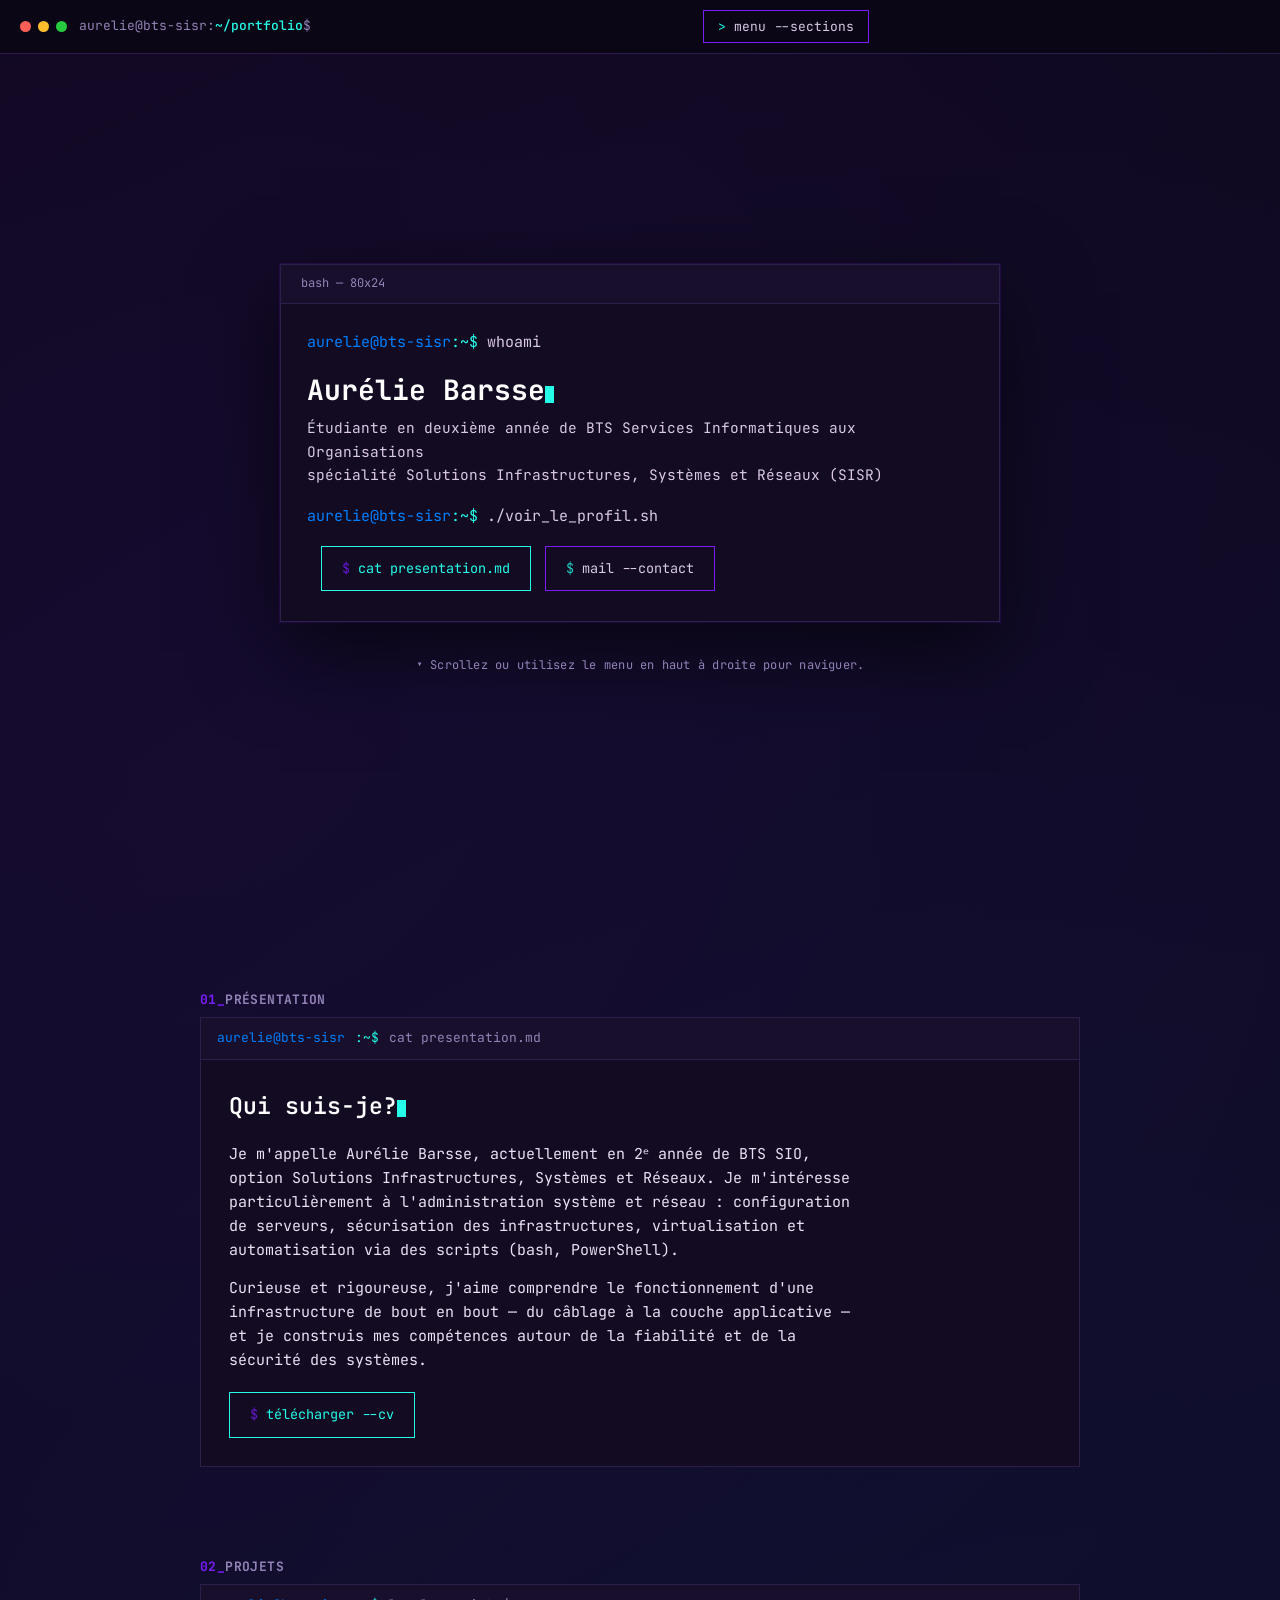
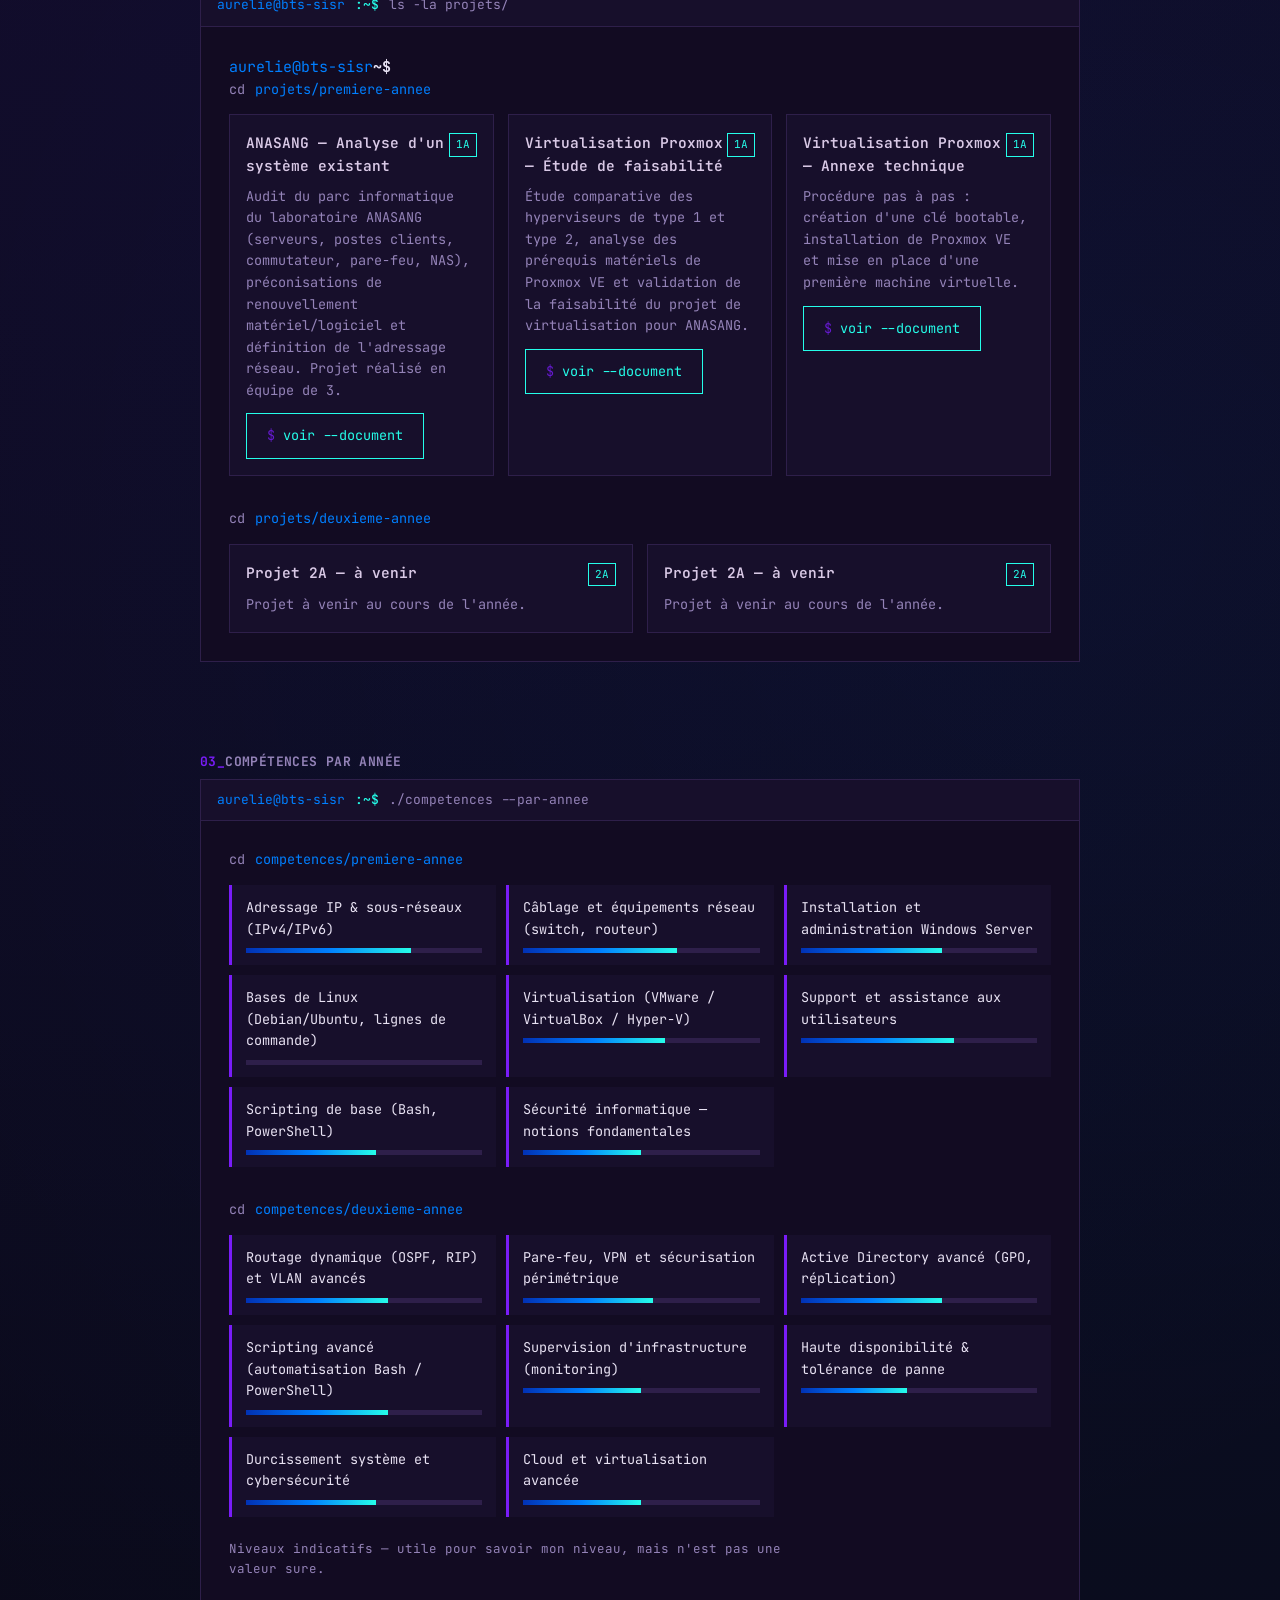
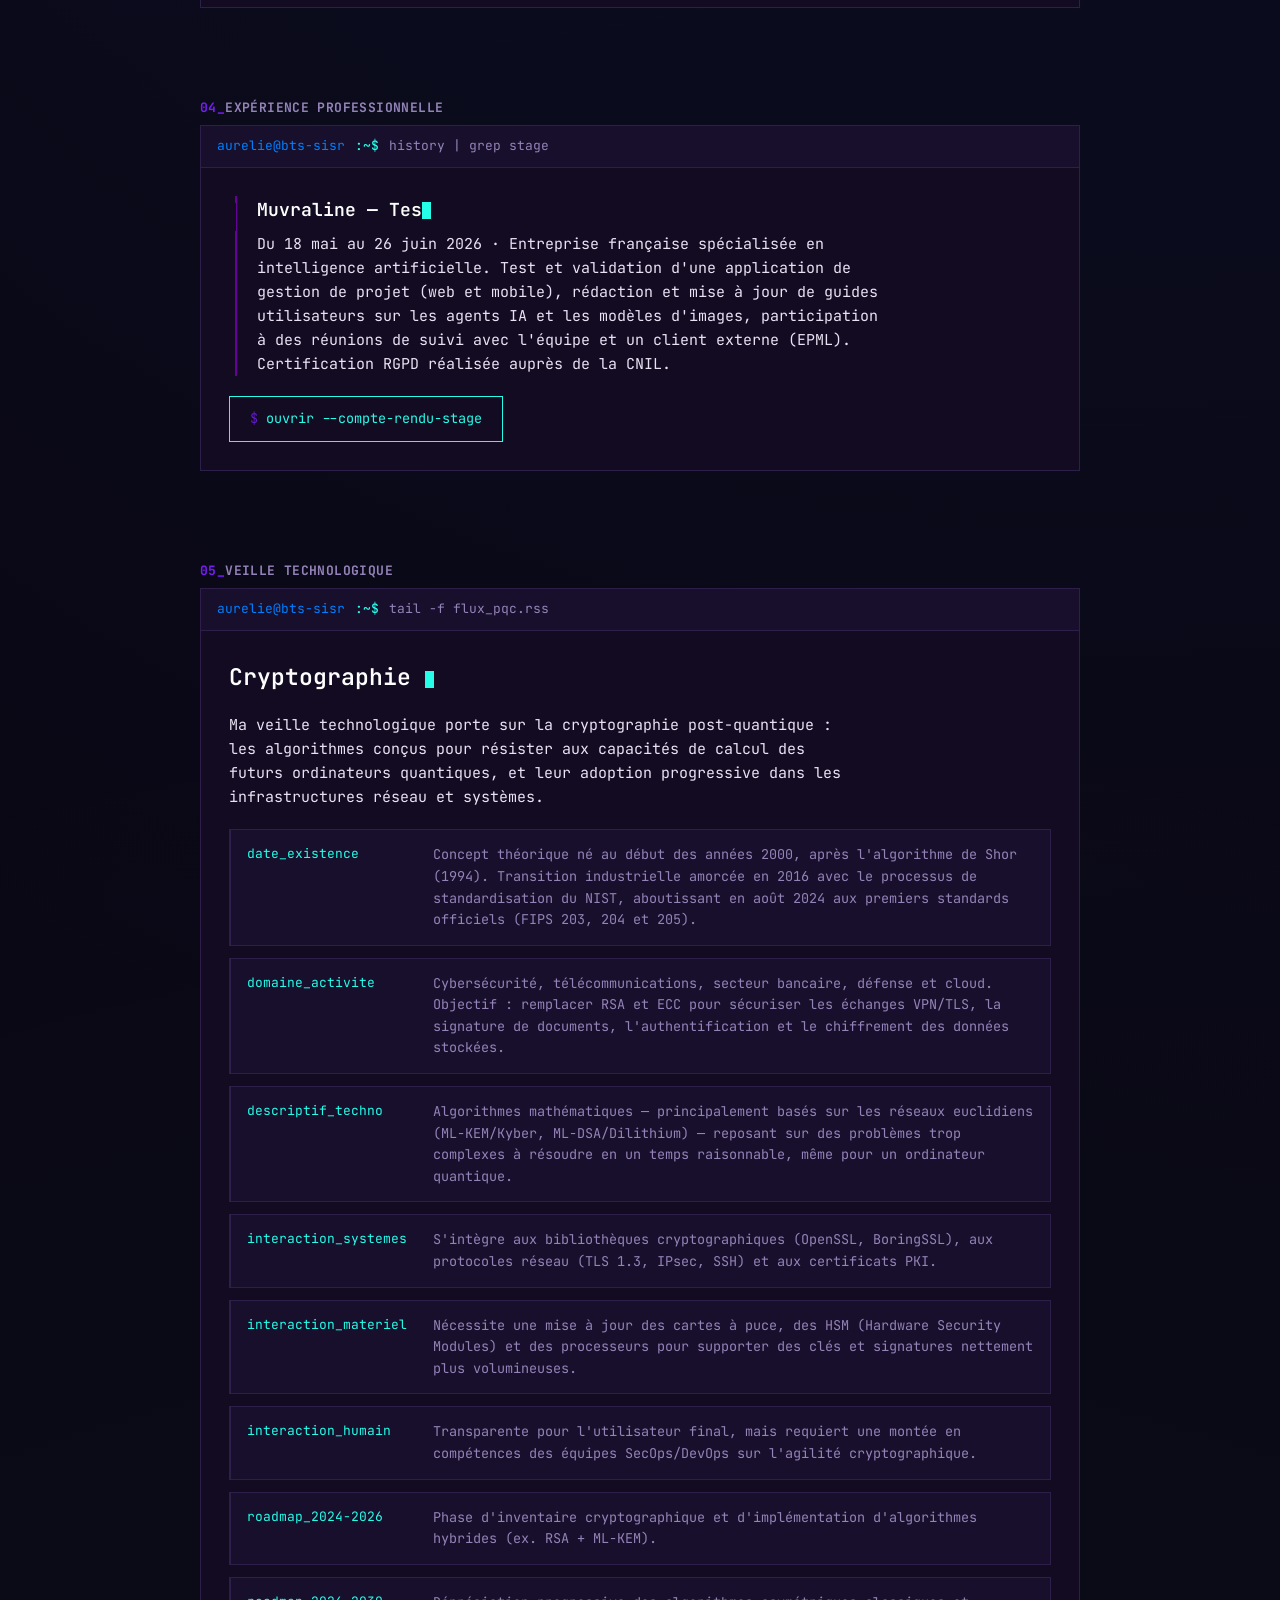
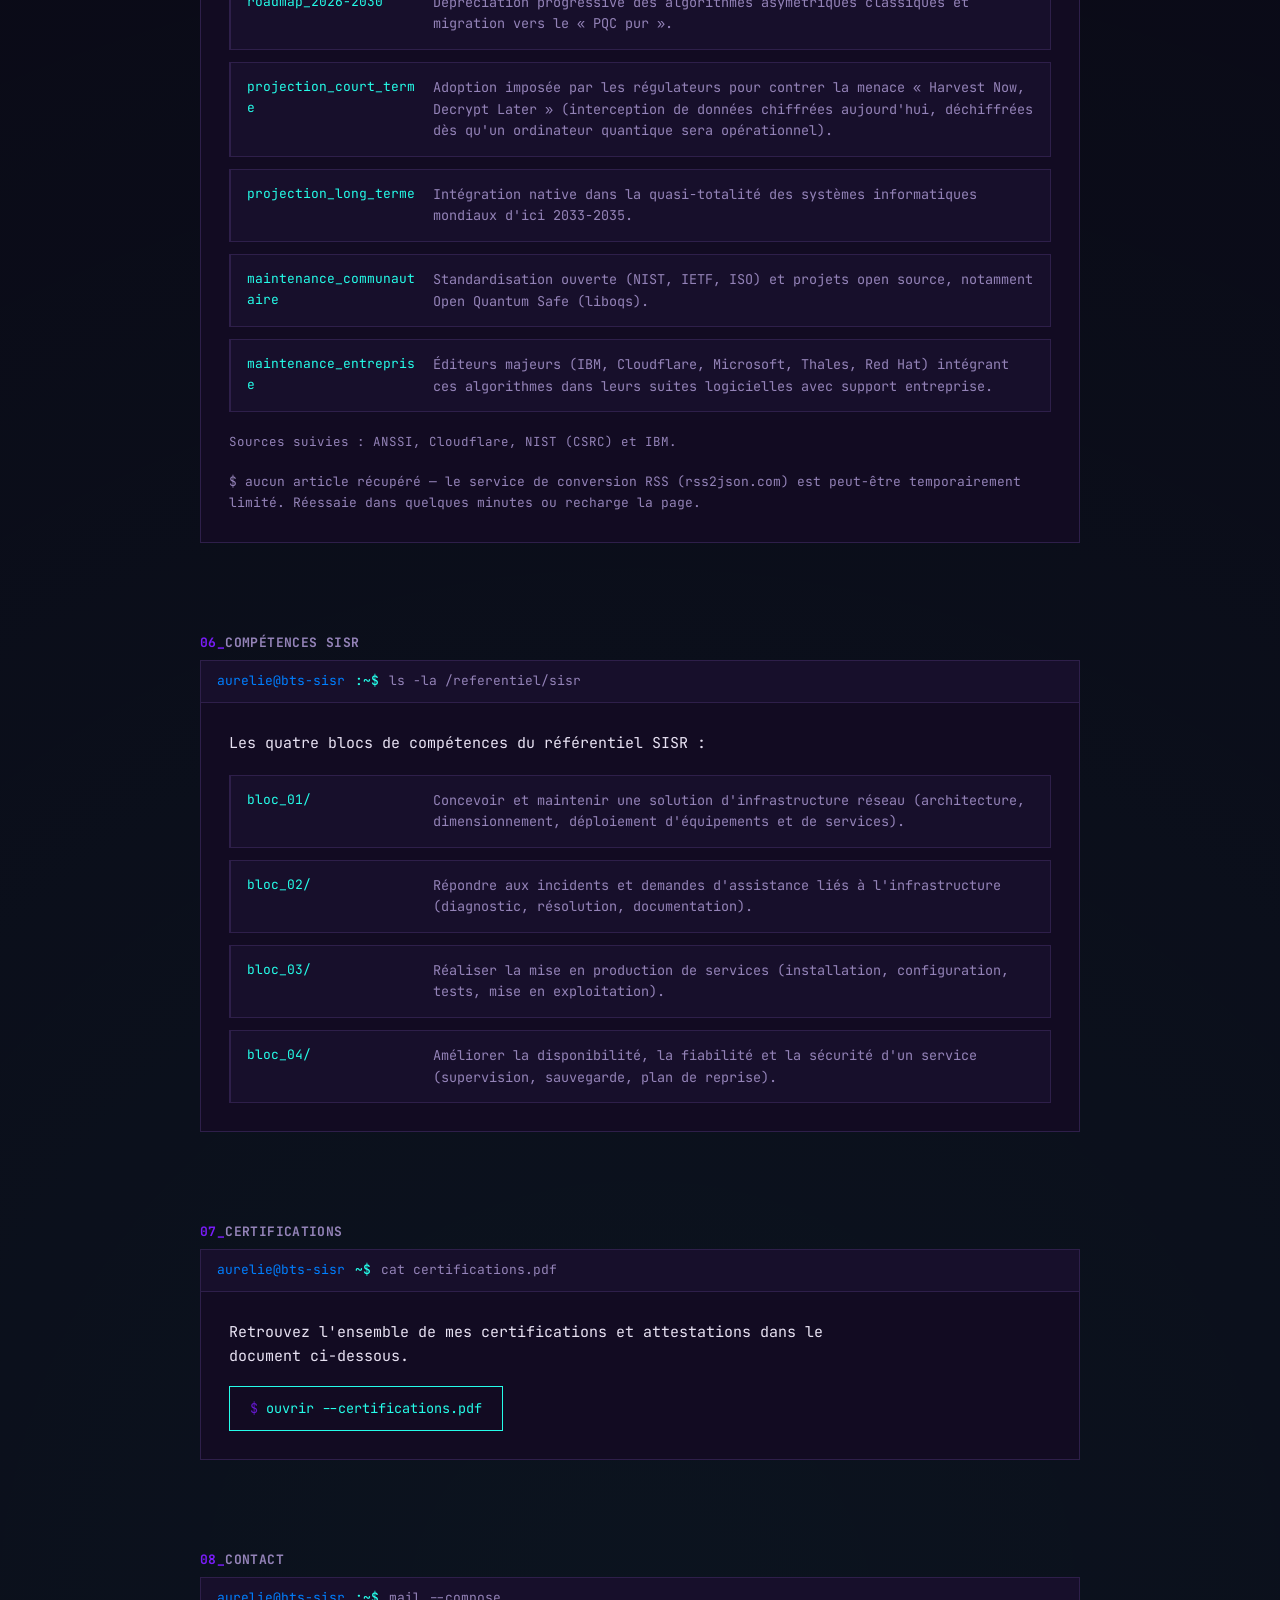
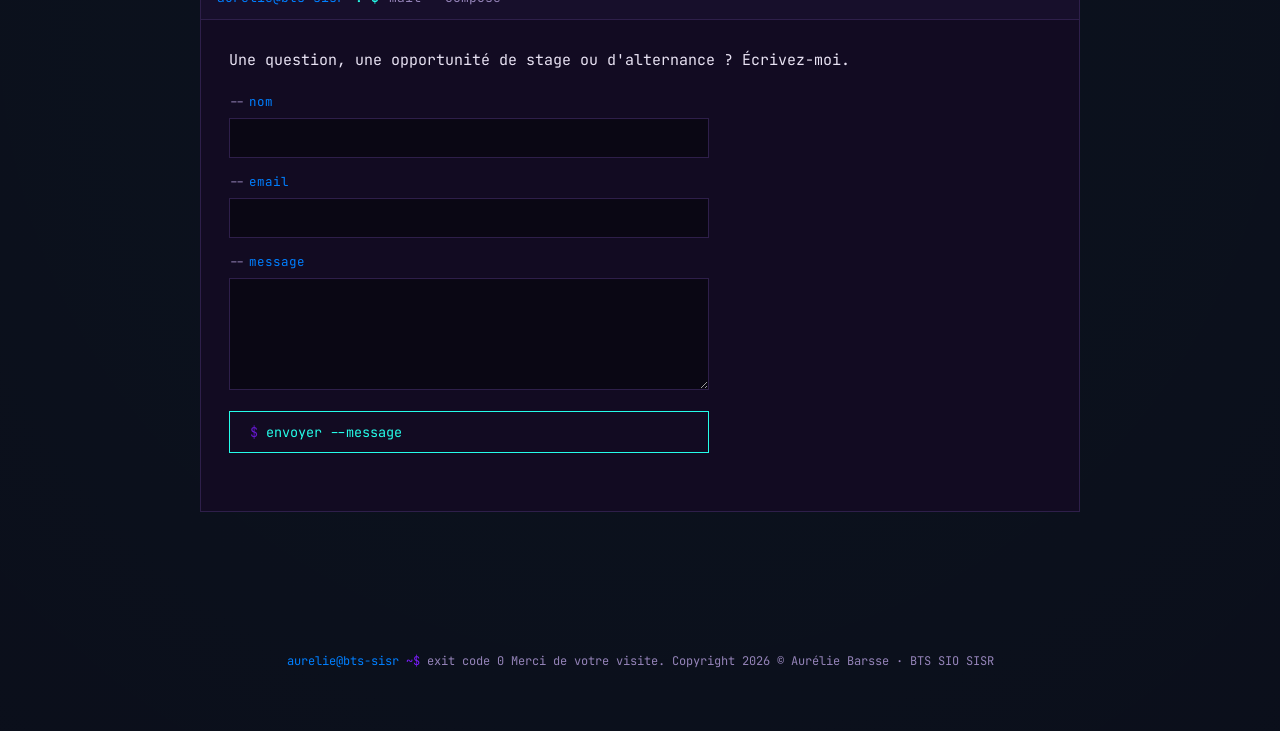
==== index.html @ b4fec9f3 "Update index.html" ====
<!DOCTYPE html>
<html lang="fr">
<!-- <head>
<meta charset="UTF-8">
<meta name="viewport" content="width=device-width, initial-scale=1.0">
<title>Aurélie Barsse — BTS SIO SISR</title>
<link rel="preconnect" href="https://fonts.googleapis.com">
<link href="https://fonts.googleapis.com/css2?family=JetBrains+Mono:ital,wght@0,400;0,500;0,600;0,700;1,400&display=swap" rel="stylesheet">
<link rel="stylesheet" href="style.css">
</head> -->
<head>
<meta charset="UTF-8">
<meta name="viewport" content="width=device-width, initial-scale=1.0">
<title>Aurélie Barsse — BTS SIO SISR</title>
<meta name="description" content="Portfolio d'Aurélie Barsse, étudiante en 2ᵉ année de BTS SIO option SISR (Solutions Infrastructures, Systèmes et Réseaux). Projets réseau et virtualisation Proxmox, compétences en administration systèmes, veille sur la cryptographie post-quantique, expérience professionnelle, CV et certifications téléchargeables.">

<!-- Open Graph : aperçu du lien sur WhatsApp, Messenger, LinkedIn, Discord... -->
<!-- Remplace "https://ton-domaine.com/" par l'URL réelle de ton site une fois hébergé -->
<meta property="og:type" content="website">
<meta property="og:url" content="https://barsse.github.io/portfolio-barsse-aurelie2/">
<meta property="og:title" content="Ari Stophane — BTS SIO SISR">
<meta property="og:description" content="Portfolio d'Ari Stophane, étudiante en 2ᵉ année de BTS SIO option SISR. Projets réseau, virtualisation Proxmox, veille sur la cryptographie post-quantique, CV et certifications.">
<meta property="og:image" content="https://barsse.github.io/portfolio-barsse-aurelie2/og-image.png">
<meta property="og:locale" content="fr_FR">

<!-- Twitter / X Card -->
<meta name="twitter:card" content="summary_large_image">
<meta name="twitter:title" content="Ari Stophane — BTS SIO SISR">
<meta name="twitter:description" content="Portfolio d'Ari Stophane, étudiante en 2ᵉ année de BTS SIO option SISR. Projets réseau, virtualisation Proxmox, veille PQC, CV et certifications.">
<meta name="twitter:image" content="https://barsse.github.io/portfolio-barsse-aurelie2/og-image.png">

<link rel="preconnect" href="https://fonts.googleapis.com">
<link href="https://fonts.googleapis.com/css2?family=JetBrains+Mono:ital,wght@0,400;0,500;0,600;0,700;1,400&display=swap" rel="stylesheet">
<link rel="stylesheet" href="CSS/style.css">
</head>
<body>

<header class="topbar">
  <div style="display:flex; align-items:center; gap:12px;">
    <div class="dots"><span></span><span></span><span></span></div>
    <span class="path">aurelie@bts-sisr:<b>~/portfolio</b>$</span>
  </div>
  <div class="menu-wrap">
    <button class="menu-btn" id="menuBtn" aria-haspopup="true" aria-expanded="false">menu --sections</button>
    <nav class="dropdown" id="dropdownMenu" aria-label="Navigation principale">
      <a href="#accueil" style="--i:0"><span class="link-prompt">&gt;</span><span class="idx">00</span><span class="link-label"><h2 class="title"><span class="decrypt-text" data-decrypt-text="Accueil">Accueil</span></h2>
      <a href="#presentation" style="--i:1"><span class="link-prompt">&gt;</span><span class="idx">01</span><span class="link-label"><h2 class="title"><span class="decrypt-text" data-decrypt-text="Présentation">Présentation</span></h2>
      <a href="#projets" style="--i:2"><span class="link-prompt">&gt;</span><span class="idx">02</span><span class="link-label"><h2 class="title"><span class="decrypt-text" data-decrypt-text="Projets">Projets</span></h2>
      <a href="#competences" style="--i:3"><span class="link-prompt">&gt;</span><span class="idx">03</span><span class="link-label">compétences (1A / 2A)</span></a>
      <a href="#experience" style="--i:4"><span class="link-prompt">&gt;</span><span class="idx">04</span><span class="link-label"><h2 class="title"><span class="decrypt-text" data-decrypt-text="Expérience professionnelle">Expérience professionnelle</span></h2>
      <a href="#veille" style="--i:5"><span class="link-prompt">&gt;</span><span class="idx">05</span><span class="link-label"><h2 class="title"><span class="decrypt-text" data-decrypt-text="Veille technologique - PQC">Veille technologique - PQC</span></h2>
      <a href="#sisr" style="--i:6"><span class="link-prompt">&gt;</span><span class="idx">06</span><span class="link-label"><h2 class="title"><span class="decrypt-text" data-decrypt-text="Compétences SISR">Compétences SISR</span></h2>
      <a href="#certifications" style="--i:7"><span class="link-prompt">&gt;</span><span class="idx">07</span><span class="link-label"><h2 class="title"><span class="decrypt-text" data-decrypt-text="Certifications">Certifications</span></h2>
      <a href="#contact" style="--i:8"><span class="link-prompt">&gt;</span><span class="idx">08</span><span class="link-label"><h2 class="title"><span class="n">01_</span><span class="decrypt-text" data-decrypt-text="Contact">Contact</span></h2>
    </nav>
  </div>
</header>

<!-- ============ HERO / ACCUEIL ============ -->
<section id="accueil" class="hero" style="padding-top:20;">
  <div class="terminal-card">
    <div class="bar">
      <div class="dots"><span></span><span></span><span></span></div>
      <span>bash — 80x24</span>
    </div>
    <div class="body">
      <div class="line"><span class="prompt-user">aurelie@bts-sisr</span><span class="prompt">:~$</span> <span class="cmd">whoami</span></div>
      <div class="out-name typewriter" data-type-text="Aurélie Barsse">Aurélie Barsse<span class="cursor"></span></div>
      <div class="out-role">Étudiante en deuxième année de BTS Services Informatiques aux Organisations<br>spécialité Solutions Infrastructures, Systèmes et Réseaux (SISR)</div>
      <div class="line"><span class="prompt-user">aurelie@bts-sisr</span><span class="prompt">:~$</span> <span class="cmd">./voir_le_profil.sh</span></div>
      <div style="margin-top:18px; display:flex; gap:14px; flex-wrap:wrap;">
        <a class="btn" href="#presentation">cat presentation.md</a>
        <a class="btn alt" href="#contact">mail --contact</a>
      </div>
    </div>
  </div>
  <div class="scroll-hint">▾ Scrollez ou utilisez le menu en haut à droite pour naviguer.</div>
</section>

<main>

  <!-- ============ PRÉSENTATION ============ -->
  <section id="presentation">
    <h2 class="title"><span class="n">01_</span>PRÉSENTATION</h2>
    <div class="pane">
      <div class="bar"><span class="prompt-user">aurelie@bts-sisr</span><span class="prompt">:~$</span> cat presentation.md</div>
      <div class="content">
        <h3 class="big typewriter" data-type-text="Qui suis-je?">Qui suis-je ?<span class="cursor"></span></h3>
        <p>
          Je m'appelle Aurélie Barsse, actuellement en 2ᵉ année de BTS SIO,
          option Solutions Infrastructures, Systèmes et Réseaux. Je m'intéresse
          particulièrement à l'administration système et réseau : configuration
          de serveurs, sécurisation des infrastructures, virtualisation et
          automatisation via des scripts (bash, PowerShell).
        </p>
        <p>
          <!-- Texte de présentation à personnaliser : parcours, motivations, ce que tu recherches (alternance, stage, poste). -->
          Curieuse et rigoureuse, j'aime comprendre le fonctionnement d'une
          infrastructure de bout en bout — du câblage à la couche applicative —
          et je construis mes compétences autour de la fiabilité et de la
          sécurité des systèmes.
        </p>
        <div style="margin-top:20px;">
          <a class="btn" href="CV_Barsse-Aurelie.pdf" target="_blank" rel="noopener">télécharger --cv</a>
        </div>
      </div>
    </div>
  </section>

  <!-- ============ PROJETS ============ -->
  <section id="projets">
    <h2 class="title"><span class="n">02_</span>PROJETS</h2>
    <div class="pane">
      <div class="bar"><span class="prompt-user">aurelie@bts-sisr</span><b>:~$</b> ls -la projets/</div>
      <div class="content">
        <div class="subsection" id="projets-1a">
          <span class="prompt-user">aurelie@bts-sisr</span><b>~$</b><div class="sub-head">projets/premiere-annee</div>
          <div class="cards">
            <div class="card">
              <div class="card-head"><span class="name">ANASANG — Analyse d'un système existant</span><span class="tag">1A</span></div>
              <p>Audit du parc informatique du laboratoire ANASANG (serveurs, postes clients, commutateur, pare-feu, NAS), préconisations de renouvellement matériel/logiciel et définition de l'adressage réseau. Projet réalisé en équipe de 3.</p>
              <div style="margin-top:12px;">
                <a class="btn" href="projet-anasang-analyse.pdf" target="_blank" rel="noopener">voir --document</a>
              </div>
            </div>
            <div class="card">
              <div class="card-head"><span class="name">Virtualisation Proxmox — Étude de faisabilité</span><span class="tag">1A</span></div>
              <p>Étude comparative des hyperviseurs de type 1 et type 2, analyse des prérequis matériels de Proxmox VE et validation de la faisabilité du projet de virtualisation pour ANASANG.</p>
              <div style="margin-top:12px;">
                <a class="btn" href="projet-proxmox-etude.pdf" target="_blank" rel="noopener">voir --document</a>
              </div>
            </div>
            <div class="card">
              <div class="card-head"><span class="name">Virtualisation Proxmox — Annexe technique</span><span class="tag">1A</span></div>
              <p>Procédure pas à pas : création d'une clé bootable, installation de Proxmox VE et mise en place d'une première machine virtuelle.</p>
              <div style="margin-top:12px;">
                <a class="btn" href="projet-proxmox-annexe.pdf" target="_blank" rel="noopener">voir --document</a>
              </div>
            </div>
          </div>
        </div>

        <div class="subsection" id="projets-2a">
          <div class="sub-head">projets/deuxieme-annee</div>
          <div class="cards">
            <div class="card">
              <div class="card-head"><span class="name">Projet 2A — à venir</span><span class="tag">2A</span></div>
              <p>Projet à venir au cours de l'année.</p>
            </div>
            <div class="card">
              <div class="card-head"><span class="name">Projet 2A — à venir</span><span class="tag">2A</span></div>
              <p>Projet à venir au cours de l'année.</p>
            </div>
          </div>
        </div>

      </div>
    </div>
  </section>

  <!-- ============ COMPÉTENCES 1A / 2A ============ -->
  <section id="competences">
    <h2 class="title"><span class="n">03_</span>COMPÉTENCES PAR ANNÉE</h2>
    <div class="pane">
      <div class="bar"><span class="prompt-user">aurelie@bts-sisr</span><b>:~$</b> ./competences --par-annee</div>
      <div class="content">
        <div class="subsection">
          <div class="sub-head">competences/premiere-annee</div>
          <div class="skill-grid">
            <div class="skill">Adressage IP &amp; sous-réseaux (IPv4/IPv6)<div class="lvl"><i data-level="70"></i></div></div>
            <div class="skill">Câblage et équipements réseau (switch, routeur)<div class="lvl"><i data-level="65"></i></div></div>
            <div class="skill">Installation et administration Windows Server<div class="lvl"><i data-level="60"></i></div></div>
            <div class="skill">Bases de Linux (Debian/Ubuntu, lignes de commande)<div class="lvl"><i data-level="65"></i></div></div>
            <div class="skill">Virtualisation (VMware / VirtualBox / Hyper-V)<div class="lvl"><i data-level="60"></i></div></div>
            <div class="skill">Support et assistance aux utilisateurs<div class="lvl"><i data-level="65"></i></div></div>
            <div class="skill">Scripting de base (Bash, PowerShell)<div class="lvl"><i data-level="55"></i></div></div>
            <div class="skill">Sécurité informatique — notions fondamentales<div class="lvl"><i data-level="50"></i></div></div>
          </div>
        </div>

        <div class="subsection">
          <div class="sub-head">competences/deuxieme-annee</div>
          <div class="skill-grid">
            <div class="skill">Routage dynamique (OSPF, RIP) et VLAN avancés<div class="lvl"><i data-level="60"></i></div></div>
            <div class="skill">Pare-feu, VPN et sécurisation périmétrique<div class="lvl"><i data-level="55"></i></div></div>
            <div class="skill">Active Directory avancé (GPO, réplication)<div class="lvl"><i data-level="60"></i></div></div>
            <div class="skill">Scripting avancé (automatisation Bash / PowerShell)<div class="lvl"><i data-level="60"></i></div></div>
            <div class="skill">Supervision d'infrastructure (monitoring)<div class="lvl"><i data-level="50"></i></div></div>
            <div class="skill">Haute disponibilité &amp; tolérance de panne<div class="lvl"><i data-level="45"></i></div></div>
            <div class="skill">Durcissement système et cybersécurité<div class="lvl"><i data-level="55"></i></div></div>
            <div class="skill">Cloud et virtualisation avancée<div class="lvl"><i data-level="50"></i></div></div>
          </div>
        </div>
        <p style="margin-top:22px; font-size:12.5px; color:var(--text-dim);">
          <!-- Les pourcentages sont indicatifs, ajuste-les selon ton niveau réel. -->
          Niveaux indicatifs — utile pour savoir mon niveau, mais n'est pas une valeur sure.
        </p>
      </div>
    </div>
  </section>

  <!-- ============ EXPÉRIENCE PROFESSIONNELLE ============ -->
  <section id="experience">
    <h2 class="title"><span class="n">04_</span>EXPÉRIENCE PROFESSIONNELLE</h2>
    <div class="pane">
      <div class="bar"><span class="prompt-user">aurelie@bts-sisr</span><b>:~$</b> history | grep stage</div>
      <div class="content">
        <div class="timeline-exp">
          <div>
            <span class="dot"></span>
            <h3 class="big typewriter" data-type-text="Muvraline — Testeuse de solution &amp; rédactrice de guides utilisateurs" style="display:inline; font-size:18px;">Muvraline — Testeuse de solution &amp; rédactrice de guides utilisateurs<span class="cursor"></span></h3>
            <p style="margin-top:8px;">
              Du 18 mai au 26 juin 2026 · Entreprise française spécialisée en intelligence
              artificielle. Test et validation d'une application de gestion de projet
              (web et mobile), rédaction et mise à jour de guides utilisateurs sur les
              agents IA et les modèles d'images, participation à des réunions de suivi
              avec l'équipe et un client externe (EPML). Certification RGPD réalisée
              auprès de la CNIL.
            </p>
          </div>
        </div>
        <div style="margin-top:20px;">
          <a class="btn" href="rapport-stage.pdf" target="_blank" rel="noopener">ouvrir --compte-rendu-stage</a>
        </div>
      </div>
    </div>
  </section>

  <!-- ============ VEILLE TECHNOLOGIQUE — PQC ============ -->
  <section id="veille">
    <h2 class="title"><span class="n">05_</span>VEILLE TECHNOLOGIQUE</h2>
    <div class="pane">
      <div class="bar"><span class="prompt-user">aurelie@bts-sisr</span><b>:~$</b> tail -f flux_pqc.rss</div>
      <div class="content">
        <h3 class="big typewriter"  data-type-text="Cryptographie post-quantique (PQC)">Cryptographie post-quantique (PQC)<span class="cursor"></span></h3>
        <p>
          Ma veille technologique porte sur la cryptographie post-quantique :
          les algorithmes conçus pour résister aux capacités de calcul des
          futurs ordinateurs quantiques, et leur adoption progressive dans les
          infrastructures réseau et systèmes.
        </p>

        <div class="sisr-list" style="margin-top:20px;">
          <div class="sisr-item">
            <span class="code">date_existence</span>
            <span class="desc">Concept théorique né au début des années 2000, après l'algorithme de Shor (1994). Transition industrielle amorcée en 2016 avec le processus de standardisation du NIST, aboutissant en août 2024 aux premiers standards officiels (FIPS 203, 204 et 205).</span>
          </div>
          <div class="sisr-item">
            <span class="code">domaine_activite</span>
            <span class="desc">Cybersécurité, télécommunications, secteur bancaire, défense et cloud. Objectif : remplacer RSA et ECC pour sécuriser les échanges VPN/TLS, la signature de documents, l'authentification et le chiffrement des données stockées.</span>
          </div>
          <div class="sisr-item">
            <span class="code">descriptif_techno</span>
            <span class="desc">Algorithmes mathématiques — principalement basés sur les réseaux euclidiens (ML-KEM/Kyber, ML-DSA/Dilithium) — reposant sur des problèmes trop complexes à résoudre en un temps raisonnable, même pour un ordinateur quantique.</span>
          </div>
          <div class="sisr-item">
            <span class="code">interaction_systemes</span>
            <span class="desc">S'intègre aux bibliothèques cryptographiques (OpenSSL, BoringSSL), aux protocoles réseau (TLS 1.3, IPsec, SSH) et aux certificats PKI.</span>
          </div>
          <div class="sisr-item">
            <span class="code">interaction_materiel</span>
            <span class="desc">Nécessite une mise à jour des cartes à puce, des HSM (Hardware Security Modules) et des processeurs pour supporter des clés et signatures nettement plus volumineuses.</span>
          </div>
          <div class="sisr-item">
            <span class="code">interaction_humain</span>
            <span class="desc">Transparente pour l'utilisateur final, mais requiert une montée en compétences des équipes SecOps/DevOps sur l'agilité cryptographique.</span>
          </div>
          <div class="sisr-item">
            <span class="code">roadmap_2024-2026</span>
            <span class="desc">Phase d'inventaire cryptographique et d'implémentation d'algorithmes hybrides (ex. RSA + ML-KEM).</span>
          </div>
          <div class="sisr-item">
            <span class="code">roadmap_2026-2030</span>
            <span class="desc">Dépréciation progressive des algorithmes asymétriques classiques et migration vers le « PQC pur ».</span>
          </div>
          <div class="sisr-item">
            <span class="code">projection_court_terme</span>
            <span class="desc">Adoption imposée par les régulateurs pour contrer la menace « Harvest Now, Decrypt Later » (interception de données chiffrées aujourd'hui, déchiffrées dès qu'un ordinateur quantique sera opérationnel).</span>
          </div>
          <div class="sisr-item">
            <span class="code">projection_long_terme</span>
            <span class="desc">Intégration native dans la quasi-totalité des systèmes informatiques mondiaux d'ici 2033-2035.</span>
          </div>
          <div class="sisr-item">
            <span class="code">maintenance_communautaire</span>
            <span class="desc">Standardisation ouverte (NIST, IETF, ISO) et projets open source, notamment Open Quantum Safe (liboqs).</span>
          </div>
          <div class="sisr-item">
            <span class="code">maintenance_entreprise</span>
            <span class="desc">Éditeurs majeurs (IBM, Cloudflare, Microsoft, Thales, Red Hat) intégrant ces algorithmes dans leurs suites logicielles avec support entreprise.</span>
          </div>
        </div>

        <p style="font-size:12.5px; color:var(--text-dim); margin-top:20px;">
          Sources suivies : ANSSI, Cloudflare, NIST (CSRC) et IBM.
        </p>
        <div id="rssContainer" class="rss-list" style="margin-top:20px;">
          <div class="rss-loading">$ chargement des flux RSS...</div>
        </div>
      </div>
    </div>
  </section>

  <!-- ============ COMPÉTENCES SISR ============ -->
  <section id="sisr">
    <h2 class="title"><span class="n">06_</span>COMPÉTENCES SISR</h2>
    <div class="pane">
      <div class="bar"><span class="prompt-user">aurelie@bts-sisr</span><b>:~$</b> ls -la /referentiel/sisr</div>
      <div class="content">
        <p style="margin-bottom:20px;">Les quatre blocs de compétences du référentiel SISR :</p>
        <div class="sisr-list">
          <div class="sisr-item">
            <span class="code">bloc_01/</span>
            <span class="desc">Concevoir et maintenir une solution d'infrastructure réseau (architecture, dimensionnement, déploiement d'équipements et de services).</span>
          </div>
          <div class="sisr-item">
            <span class="code">bloc_02/</span>
            <span class="desc">Répondre aux incidents et demandes d'assistance liés à l'infrastructure (diagnostic, résolution, documentation).</span>
          </div>
          <div class="sisr-item">
            <span class="code">bloc_03/</span>
            <span class="desc">Réaliser la mise en production de services (installation, configuration, tests, mise en exploitation).</span>
          </div>
          <div class="sisr-item">
            <span class="code">bloc_04/</span>
            <span class="desc">Améliorer la disponibilité, la fiabilité et la sécurité d'un service (supervision, sauvegarde, plan de reprise).</span>
          </div>
        </div>
      </div>
    </div>
  </section>

  <!-- ============ CERTIFICATIONS ============ -->
  <section id="certifications">
    <h2 class="title"><span class="n">07_</span>CERTIFICATIONS</h2>
    <div class="pane">
      <div class="bar"><span class="prompt-user">aurelie@bts-sisr</span><b>~$</b> cat certifications.pdf</div>
      <div class="content">
        <p>
          <!-- Liste ici tes certifications obtenues ou en cours (ex : PIX, TOSA, Cisco CCNA, etc.). -->
          Retrouvez l'ensemble de mes certifications et attestations dans le
          document ci-dessous.
        </p>
        <div style="margin-top:18px;">
          <a class="btn" href="404.html" target="_blank" rel="noopener">ouvrir --certifications.pdf</a>
        </div>
      </div>
    </div>
  </section>

  <!-- ============ CONTACT ============ -->
  <section id="contact">
    <h2 class="title"><span class="n">08_</span>CONTACT</h2>
    <div class="pane">
      <div class="bar"><span class="prompt-user">aurelie@bts-sisr</span><b>:~$</b> mail --compose</div>
      <div class="content">
        <p style="margin-bottom:20px;">Une question, une opportunité de stage ou d'alternance ? Écrivez-moi.</p>
        <form class="contact" id="contactForm">
          <div class="field">
            <label for="nom">nom</label>
            <input type="text" id="nom" name="nom" required>
          </div>
          <div class="field">
            <label for="email">email</label>
            <input type="email" id="email" name="email" required>
          </div>
          <div class="field">
            <label for="message">message</label>
            <textarea id="message" name="message" rows="5" required></textarea>
          </div>
          <button type="submit" class="btn">envoyer --message</button>
          <div class="form-status" id="formStatus"></div>
        </form>
      </div>
    </div>
  </section>

</main>

<footer>
  <span class="prompt-user">aurelie@bts-sisr</span><span class="prompt"> ~$</span> exit code 0
  Merci de votre visite. 
  Copyright 2026 © Aurélie Barsse · BTS SIO SISR
</footer>

<script src="js/script.js"></script>

</body>
</html>
---- CSS/style.css ----
:root{
    --violet:#791CF8;
    --violet-dark:#660099;
    --lavande:#D9C9E6;
    --bleu-reseau:#007FFF;
    --bleu-fonce:#0131B4;
    --cyan:#25FDE9;
    --bg:#0A0714;
    --bg-panel:#120B22;
    --bg-panel-2:#170F2B;
    --border:#2E1F4A;
    --text:#E8E2F3;
    --text-dim:#9483B8;
  }

  *{box-sizing:border-box; margin:0; padding:0;}

  html{scroll-behavior:smooth;}

  body{
    background:var(--bg);
    color:var(--text);
    font-family:'JetBrains Mono', monospace;
    line-height:1.6;
    font-size:15px;
    background-image:
      radial-gradient(circle at 15% 10%, rgba(121,28,248,0.10), transparent 40%),
      radial-gradient(circle at 85% 30%, rgba(0,127,255,0.08), transparent 45%),
      radial-gradient(circle at 50% 90%, rgba(37,253,233,0.05), transparent 40%);
  }

  a{color:inherit; text-decoration:none;}

  ::selection{ background:var(--violet); color:#fff; }

  /* ---------- scrollbar ---------- */
  ::-webkit-scrollbar{width:10px;}
  ::-webkit-scrollbar-track{background:var(--bg);}
  ::-webkit-scrollbar-thumb{background:var(--violet-dark); border-radius:0;}

  /* ---------- top bar / nav ---------- */
  header.topbar{
    position:fixed; top:0; left:0; right:0; z-index:100;
    background:rgba(10,7,20,0.9);
    backdrop-filter:blur(6px);
    border-bottom:1px solid var(--border);
    display:flex; align-items:center; justify-content:space-between;
    padding:10px 20px;
  }
  .topbar .dots{display:flex; gap:7px;}
  .topbar .dots span{width:11px; height:11px; border-radius:50%; display:inline-block;}
  .dots span:nth-child(1){background:#FF5F56;}
  .dots span:nth-child(2){background:#FFBD2E;}
  .dots span:nth-child(3){background:#27C93F;}
  .topbar .path{color:var(--text-dim); font-size:13px; white-space:nowrap; overflow:hidden; text-overflow:ellipsis;}
  .topbar .path b{color:var(--cyan); font-weight:500;}

  .menu-wrap{position:relative;}
  .menu-btn{
    background:transparent;
    border:1px solid var(--violet);
    color:var(--lavande);
    font-family:inherit;
    font-size:13px;
    padding:7px 14px;
    cursor:pointer;
    transition:background .15s ease, color .15s ease;
  }
  .menu-btn:hover, .menu-btn:focus-visible{background:var(--violet); color:#fff;}
  .menu-btn::before{content:"> "; color:var(--cyan);}
  .menu-btn .chevron{
    display:inline-block;
    margin-left:6px;
    transition:transform .25s ease;
  }
  .menu-btn[aria-expanded="true"] .chevron{
    transform:rotate(180deg);
  }

  .dropdown{
    position:absolute; top:calc(100% + 6px); right:0;
    background:var(--bg-panel);
    border:1px solid var(--violet-dark);
    min-width:260px;
    box-shadow:0 10px 30px rgba(0,0,0,0.5);
    display:flex;
    flex-direction:column;
    padding:6px 0;
    overflow:hidden;
    opacity:0;
    visibility:hidden;
    pointer-events:none;
    transform:translateY(-8px);
    transition:opacity .25s ease, transform .25s ease, visibility .25s;
  }
  .dropdown.open{
    opacity:1;
    visibility:visible;
    pointer-events:auto;
    transform:translateY(0);
  }
  /* ligne de scan qui balaie le menu à l'ouverture */
  .dropdown::after{
    content:"";
    position:absolute;
    left:0; right:0; top:0;
    height:2px;
    background:var(--cyan);
    box-shadow:0 0 8px var(--cyan), 0 0 16px var(--cyan);
    opacity:0;
    pointer-events:none;
  }
  .dropdown.open::after{
    animation:scanLine .5s ease-out;
  }
  @keyframes scanLine{
    0%{ top:0; opacity:1; }
    85%{ opacity:1; }
    100%{ top:100%; opacity:0; }
  }
  .dropdown a{
    padding:9px 16px;
    font-size:13.5px;
    color:var(--text);
    border-left:2px solid transparent;
    display:flex; gap:8px; align-items:baseline;
  }
  .dropdown a:hover, .dropdown a:focus-visible{
    background:var(--bg-panel-2);
    border-left:2px solid var(--cyan);
    color:var(--cyan);
  }
  .dropdown a .idx{color:var(--text-dim); font-size:12px;}
  .dropdown a:hover .idx{color:var(--violet);}

  /* effet "sortie de commande" : le > clignote puis le texte apparaît */
  .dropdown a .link-prompt{
    color:var(--cyan);
    opacity:0;
  }
  .dropdown a .idx,
  .dropdown a .link-label{
    opacity:0;
    transform:translateX(-4px);
    transition:opacity .25s ease, transform .25s ease;
    transition-delay:calc(var(--i, 0) * 45ms + 150ms);
  }
  @keyframes promptBlink{
    0%{ opacity:0; }
    30%{ opacity:1; }
    55%{ opacity:0; }
    80%{ opacity:1; }
    100%{ opacity:1; }
  }
  .dropdown.open a .link-prompt{
    animation:promptBlink .4s steps(1) forwards;
    animation-delay:calc(var(--i, 0) * 45ms);
  }
  .dropdown.open a .idx,
  .dropdown.open a .link-label{
    opacity:1;
    transform:translateX(0);
  }
  @media (prefers-reduced-motion: reduce){
    .dropdown, .dropdown a .idx, .dropdown a .link-label{ transition:none; }
    .dropdown.open::after, .dropdown.open a .link-prompt{ animation:none; opacity:1; }
  }

  /* ---------- hero ---------- */
  .hero{
    min-height:100vh;
    display:flex; flex-direction:column; align-items:center; justify-content:center;
    text-align:left;
    padding:100px 20px 60px;
    position:relative;
  }
  .terminal-card{
    width:100%; max-width:720px;
    background:var(--bg-panel);
    border:1px solid var(--border);
    box-shadow:0 0 0 1px rgba(121,28,248,0.15), 0 30px 80px rgba(0,0,0,0.6);
  }
  .terminal-card .bar{
    display:flex; align-items:center; gap:8px;
    padding:9px 12px;
    background:var(--bg-panel-2);
    border-bottom:1px solid var(--border);
    font-size:12px;
    color:var(--text-dim);
  }
  .terminal-card .bar .dots span{width:10px; height:10px;}
  .terminal-card .body{padding:26px 26px 30px; font-size:15px;}
  .terminal-card .line{margin-bottom:6px; white-space:pre-wrap;}
  .prompt{color:var(--cyan);}
  .prompt-user{color:var(--bleu-reseau);}
  .cmd{color:var(--lavande);}
  .out-name{
    font-size:28px; font-weight:700; color:#fff;
    margin:14px 0 4px;
  }
  .out-role{color:var(--lavande); font-size:14.5px; margin-bottom:18px;}
  .cursor{display:inline-block; width:9px; height:17px; background:var(--cyan); vertical-align:-3px; animation:blink 1s steps(1) infinite;}
  @media (prefers-reduced-motion: reduce){ .cursor{animation:none;} }
  @keyframes blink{ 50%{opacity:0;} }

  .btn{
    display:inline-flex; align-items:center; gap:8px;
    background:transparent;
    border:1px solid var(--cyan);
    color:var(--cyan);
    padding:11px 20px;
    font-family:inherit;
    font-size:13.5px;
    cursor:pointer;
    transition:all .15s ease;
  }
  .btn::before{content:"$"; color:var(--violet); opacity:.8;}
  .btn:hover, .btn:focus-visible{background:var(--cyan); color:#04120F; box-shadow:0 0 24px rgba(37,253,233,0.35);}
  .btn.alt{border-color:var(--violet); color:var(--lavande);}
  .btn.alt::before{content:"$"; color:var(--cyan);}
  .btn.alt:hover{background:var(--violet); color:#fff; box-shadow:0 0 24px rgba(121,28,248,0.4);}

  .scroll-hint{margin-top:34px; font-size:12px; color:var(--text-dim); letter-spacing:.02em;}

  /* ---------- sections ---------- */
  main{max-width:920px; margin:0 auto; padding:0 20px 100px;}
  section{padding-top:90px; scroll-margin-top:70px;}

  .pane{
    background:var(--bg-panel);
    border:1px solid var(--border);
  }
  .pane .bar{
    display:flex; align-items:center; gap:10px;
    padding:10px 16px;
    background:var(--bg-panel-2);
    border-bottom:1px solid var(--border);
    font-size:13px;
    color:var(--text-dim);
  }
  .pane .bar b{color:var(--cyan); font-weight:500;}
  .pane .content{padding:28px;}

  h2.title{
    font-size:13px;
    color:var(--text-dim);
    letter-spacing:.03em;
    margin-bottom:6px;
  }
  h2.title .n{color:var(--violet);}
  h3.big{
    font-size:23px; color:#fff; margin-bottom:18px; font-weight:600;
  }
  p{color:var(--text); margin-bottom:14px; max-width:70ch;}
  p:last-child{margin-bottom:0;}

  .subsection{margin-top:32px;}
  .subsection:first-child{margin-top:0;}
  .subsection > .sub-head{
    display:flex; align-items:center; gap:10px;
    margin-bottom:14px;
    color:var(--bleu-reseau);
    font-size:13.5px;
  }
  .subsection > .sub-head::before{content:"cd"; color:var(--text-dim);}

  .cards{display:grid; grid-template-columns:repeat(auto-fit, minmax(230px, 1fr)); gap:14px;}
  .card{
    border:1px solid var(--border);
    background:var(--bg-panel-2);
    padding:16px;
    opacity:0;
    transform:translateY(18px);
    transition:opacity .5s ease, transform .5s ease, border-color .2s ease, box-shadow .2s ease;
  }
  .card.is-visible{
    opacity:1;
    transform:translateY(0);
  }
  .card:hover{
    border-color:var(--cyan);
    box-shadow:0 8px 22px rgba(37,253,233,0.10);
  }
  .card .card-head{display:flex; justify-content:space-between; align-items:baseline; margin-bottom:8px;}
  .card .card-head .name{color:var(--lavande); font-size:14.5px; font-weight:600;}
  .card .card-head .tag{font-size:11px; color:var(--cyan); border:1px solid var(--cyan); padding:2px 6px;}
  .card p{font-size:13.5px; color:var(--text-dim); margin:0;}

  .skill-grid{display:grid; grid-template-columns:repeat(auto-fit, minmax(240px,1fr)); gap:10px;}
  .skill{
    border-left:3px solid var(--violet);
    background:var(--bg-panel-2);
    padding:12px 14px;
    font-size:13.5px;
  }
  .skill .lvl{
    margin-top:8px;
    height:5px; width:100%;
    background:var(--border);
    position:relative;
  }
  .skill .lvl i{
    position:absolute; left:0; top:0; bottom:0;
    width:0;
    background:linear-gradient(90deg, var(--bleu-fonce), var(--bleu-reseau), var(--cyan));
    transition:width 1s cubic-bezier(0.65,0,0.35,1);
  }
  @media (prefers-reduced-motion: reduce){
    .skill .lvl i{ transition:none; }
  }

  .sisr-list{display:flex; flex-direction:column; gap:12px;}
  .sisr-item{
    display:grid; grid-template-columns:170px 1fr; gap:16px;
    border:1px solid var(--border);
    border-left:2px solid var(--border);
    background:var(--bg-panel-2);
    padding:14px 16px;
    opacity:0;
    transform:translateY(10px);
    transition:opacity .4s ease, transform .4s ease, border-color .2s ease, background .2s ease;
  }
  .sisr-item.is-visible{
    opacity:1;
    transform:translateY(0);
  }
  .sisr-item:hover{
    border-left-color:var(--cyan);
    background:var(--bg-panel);
  }
  .sisr-item .code{
    color:var(--cyan); font-size:13px;
    min-width:0;
    overflow-wrap:break-word;
    word-break:break-word;
  }
  .sisr-item .desc{color:var(--text-dim); font-size:13.5px;}

  .timeline-exp{border-left:2px solid var(--violet-dark); padding-left:20px; margin-left:6px;}
  .timeline-exp .dot{
    width:9px; height:9px; background:var(--cyan); border-radius:50%;
    position:relative; left:-25px; top:6px; box-shadow:0 0 0 4px var(--bg-panel);
  }

  .rss-list{display:flex; flex-direction:column; gap:0;}
  .rss-item{
    padding:14px 10px;
    border-bottom:1px solid var(--border);
    border-left:2px solid transparent;
    transition:background .2s ease, border-left-color .2s ease;
    animation:rssFadeIn .5s ease both;
  }
  .rss-item:hover{
    background:rgba(37,253,233,0.05);
    border-left-color:var(--cyan);
  }
  .rss-item:first-child{padding-top:10px;}
  .rss-item .rss-date{font-size:11.5px; color:var(--bleu-reseau);}
  .rss-item .rss-title{color:var(--text); font-size:14px; margin:4px 0;}
  .rss-item .rss-title a:hover{color:var(--cyan);}
  .rss-item .rss-source{font-size:11.5px; color:var(--text-dim);}
  .rss-loading{color:var(--text-dim); font-size:13px;}

  @keyframes rssFadeIn{
    from{ opacity:0; transform:translateY(10px); }
    to{ opacity:1; transform:translateY(0); }
  }

  @media (prefers-reduced-motion: reduce){
    .card{ transition:none; opacity:1; transform:none; }
    .sisr-item{ transition:none; opacity:1; transform:none; }
    .rss-item{ animation:none; }
  }

  form.contact{display:flex; flex-direction:column; gap:14px; max-width:480px;}
  .field label{display:block; font-size:12.5px; color:var(--bleu-reseau); margin-bottom:6px;}
  .field label::before{content:"--"; color:var(--text-dim); margin-right:4px;}
  .field input, .field textarea{
    width:100%;
    background:var(--bg);
    border:1px solid var(--border);
    color:var(--text);
    font-family:inherit;
    font-size:13.5px;
    padding:10px 12px;
    resize:vertical;
  }
  .field input:focus, .field textarea:focus{
    outline:none; border-color:var(--cyan); box-shadow:0 0 0 1px var(--cyan);
  }
  .form-status{font-size:12.5px; color:var(--cyan); min-height:16px;}

  footer{
    text-align:center; padding:40px 20px 60px;
    color:var(--text-dim); font-size:12px;
  }
  footer .prompt{color:var(--violet);}

  @media (max-width:640px){
    .sisr-item{grid-template-columns:1fr;}
    .terminal-card .body{padding:20px;}
    section{padding-top:70px;}
  }
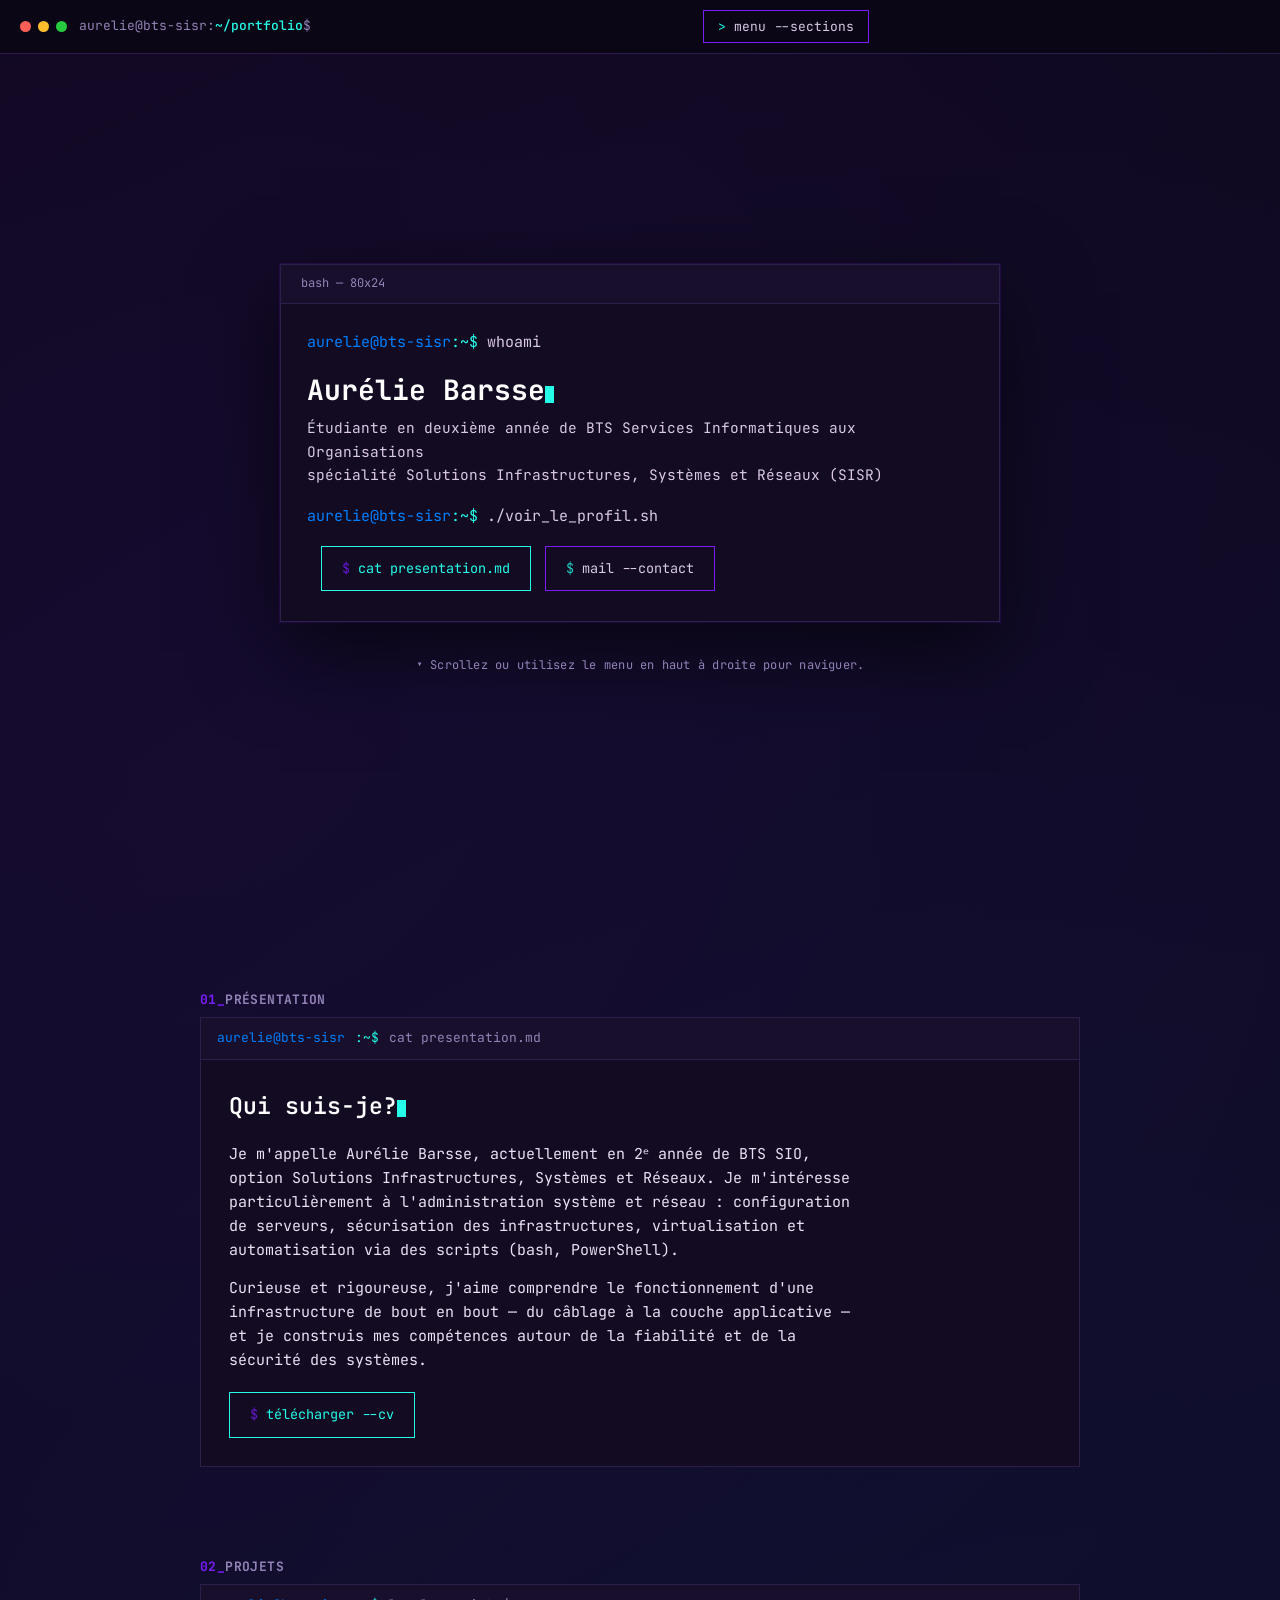
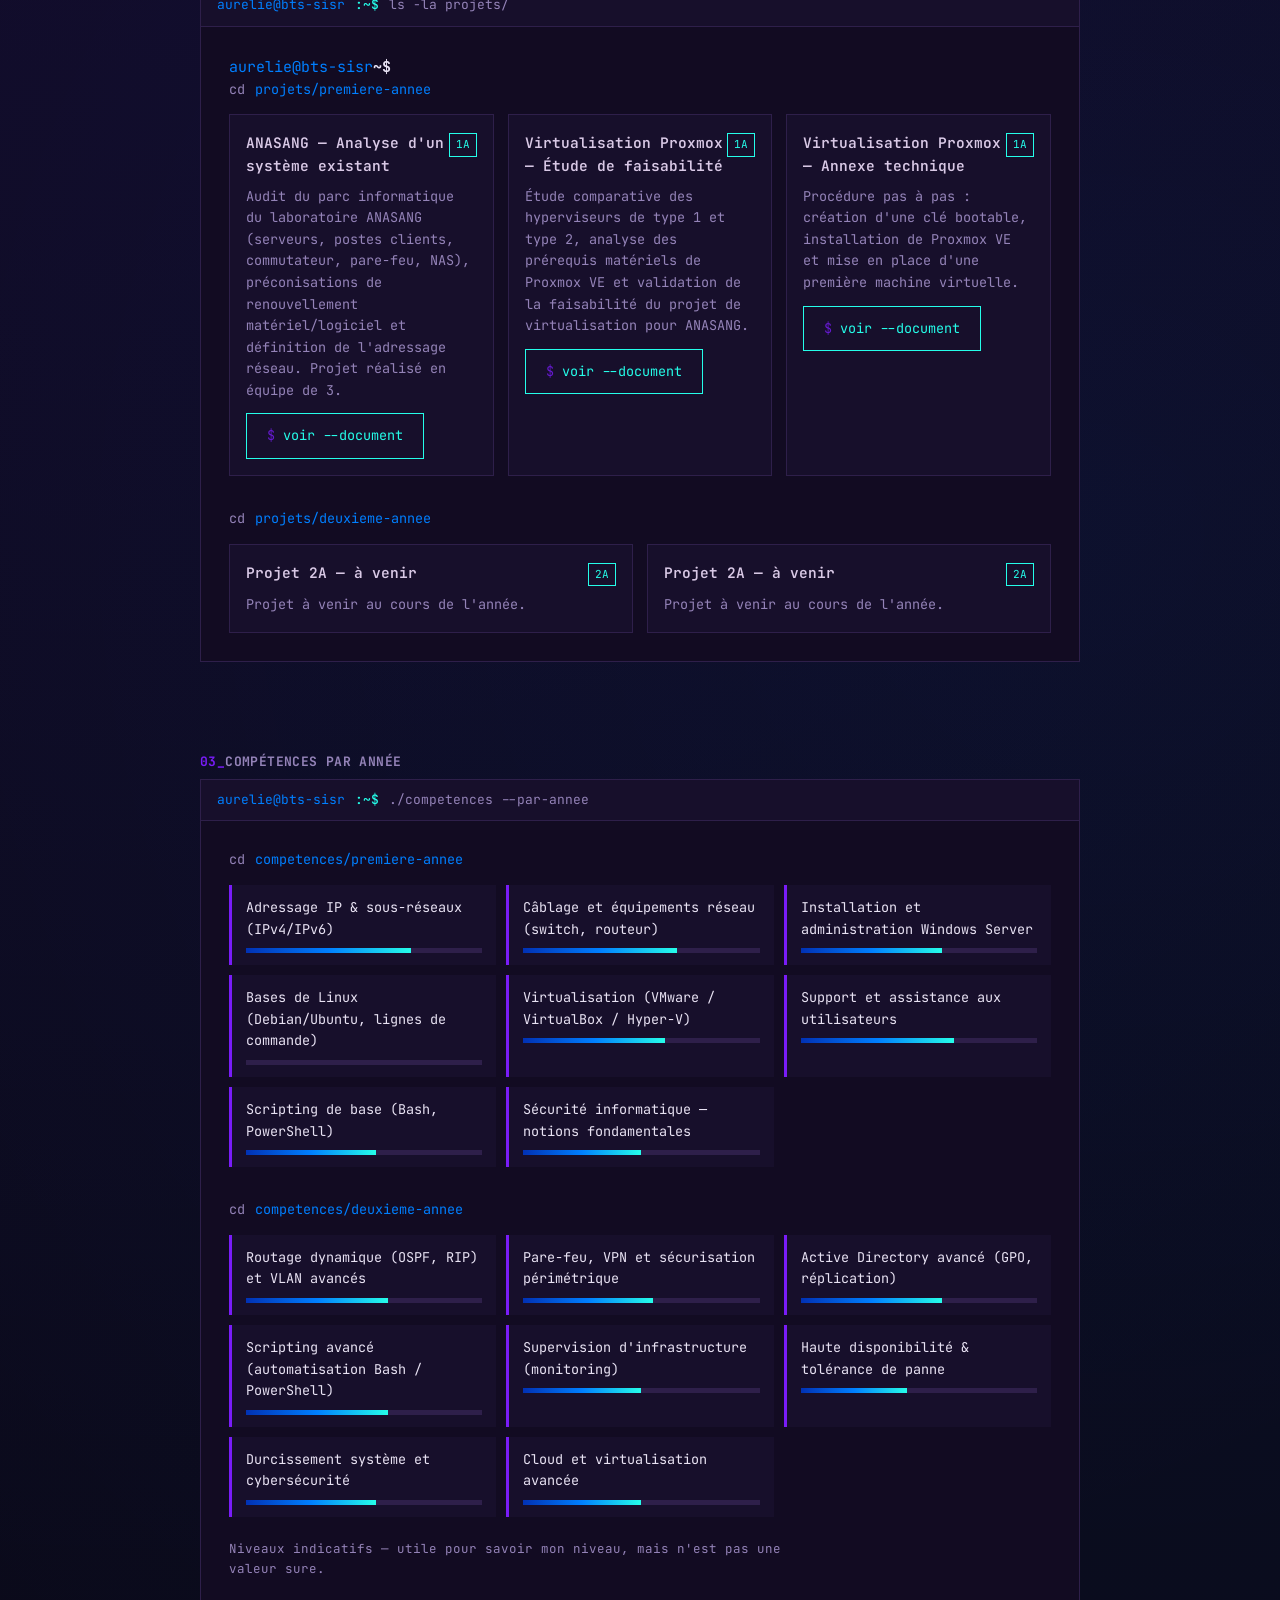
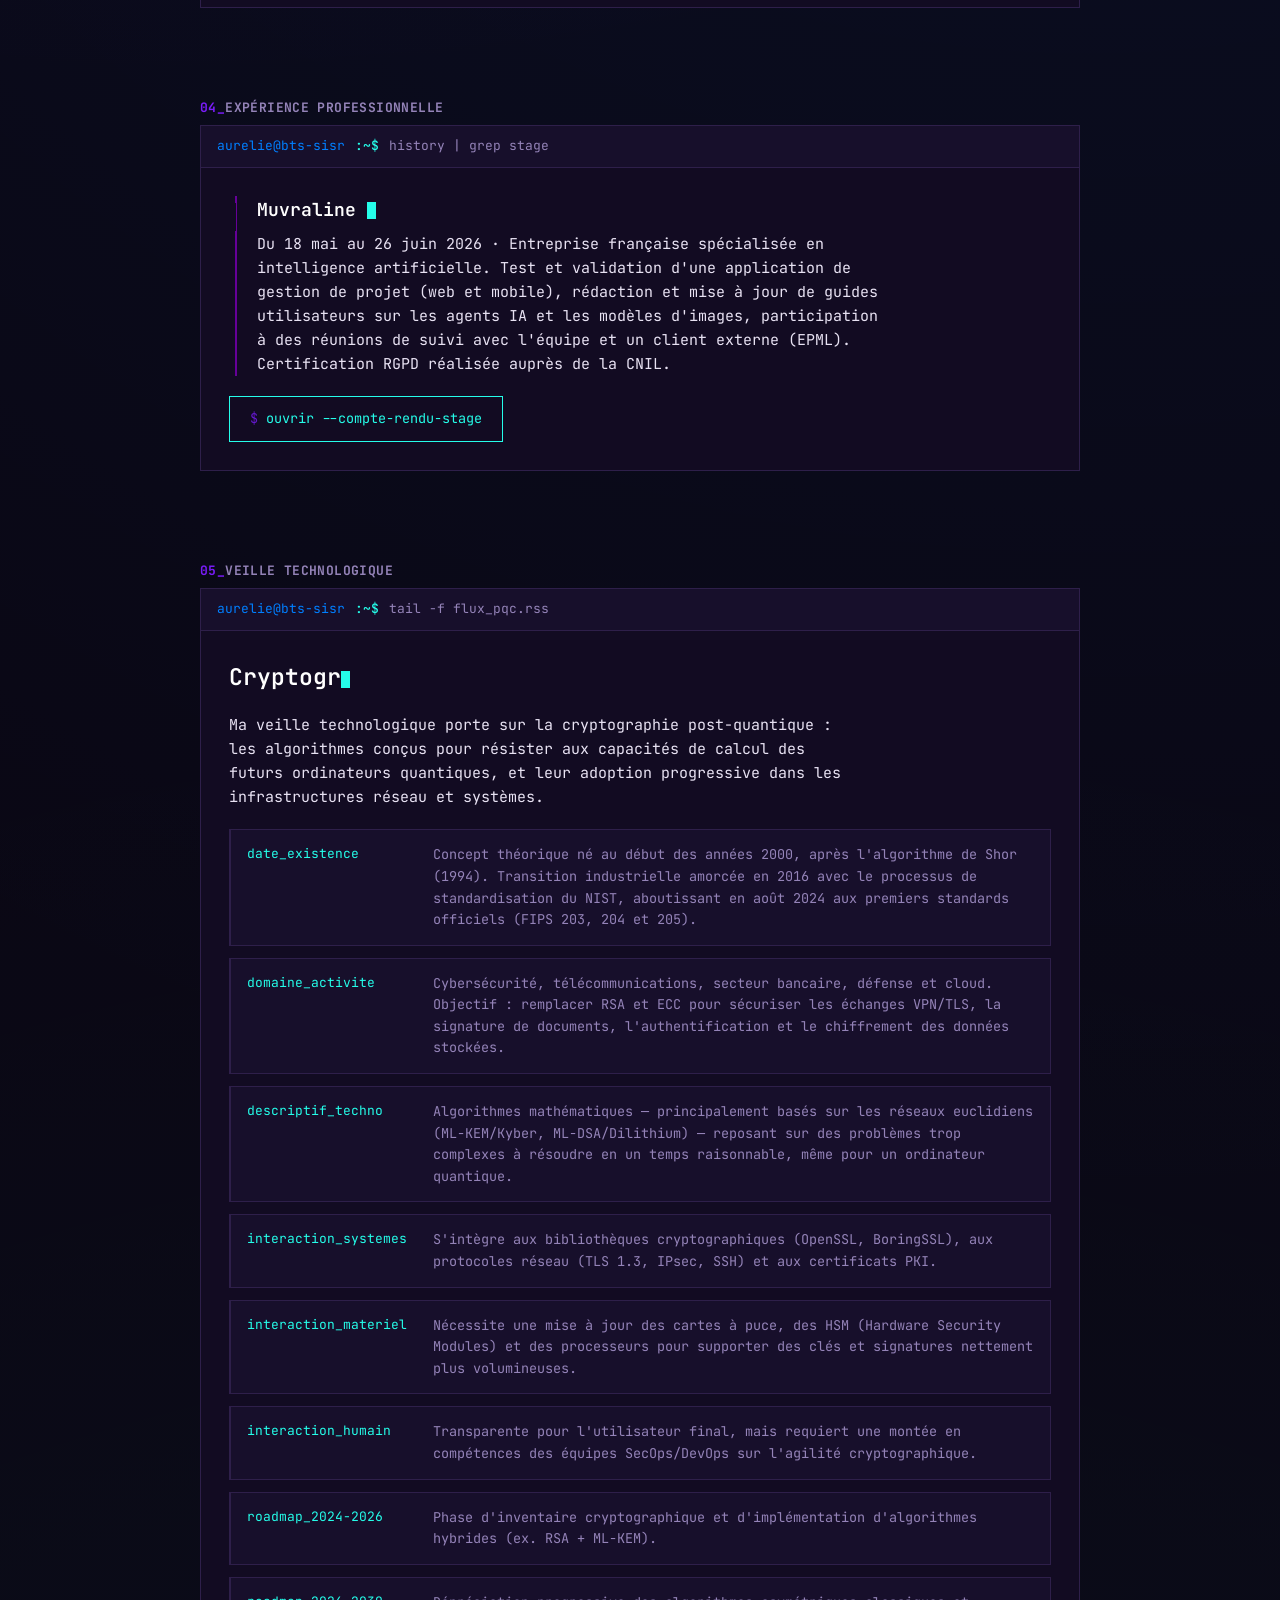
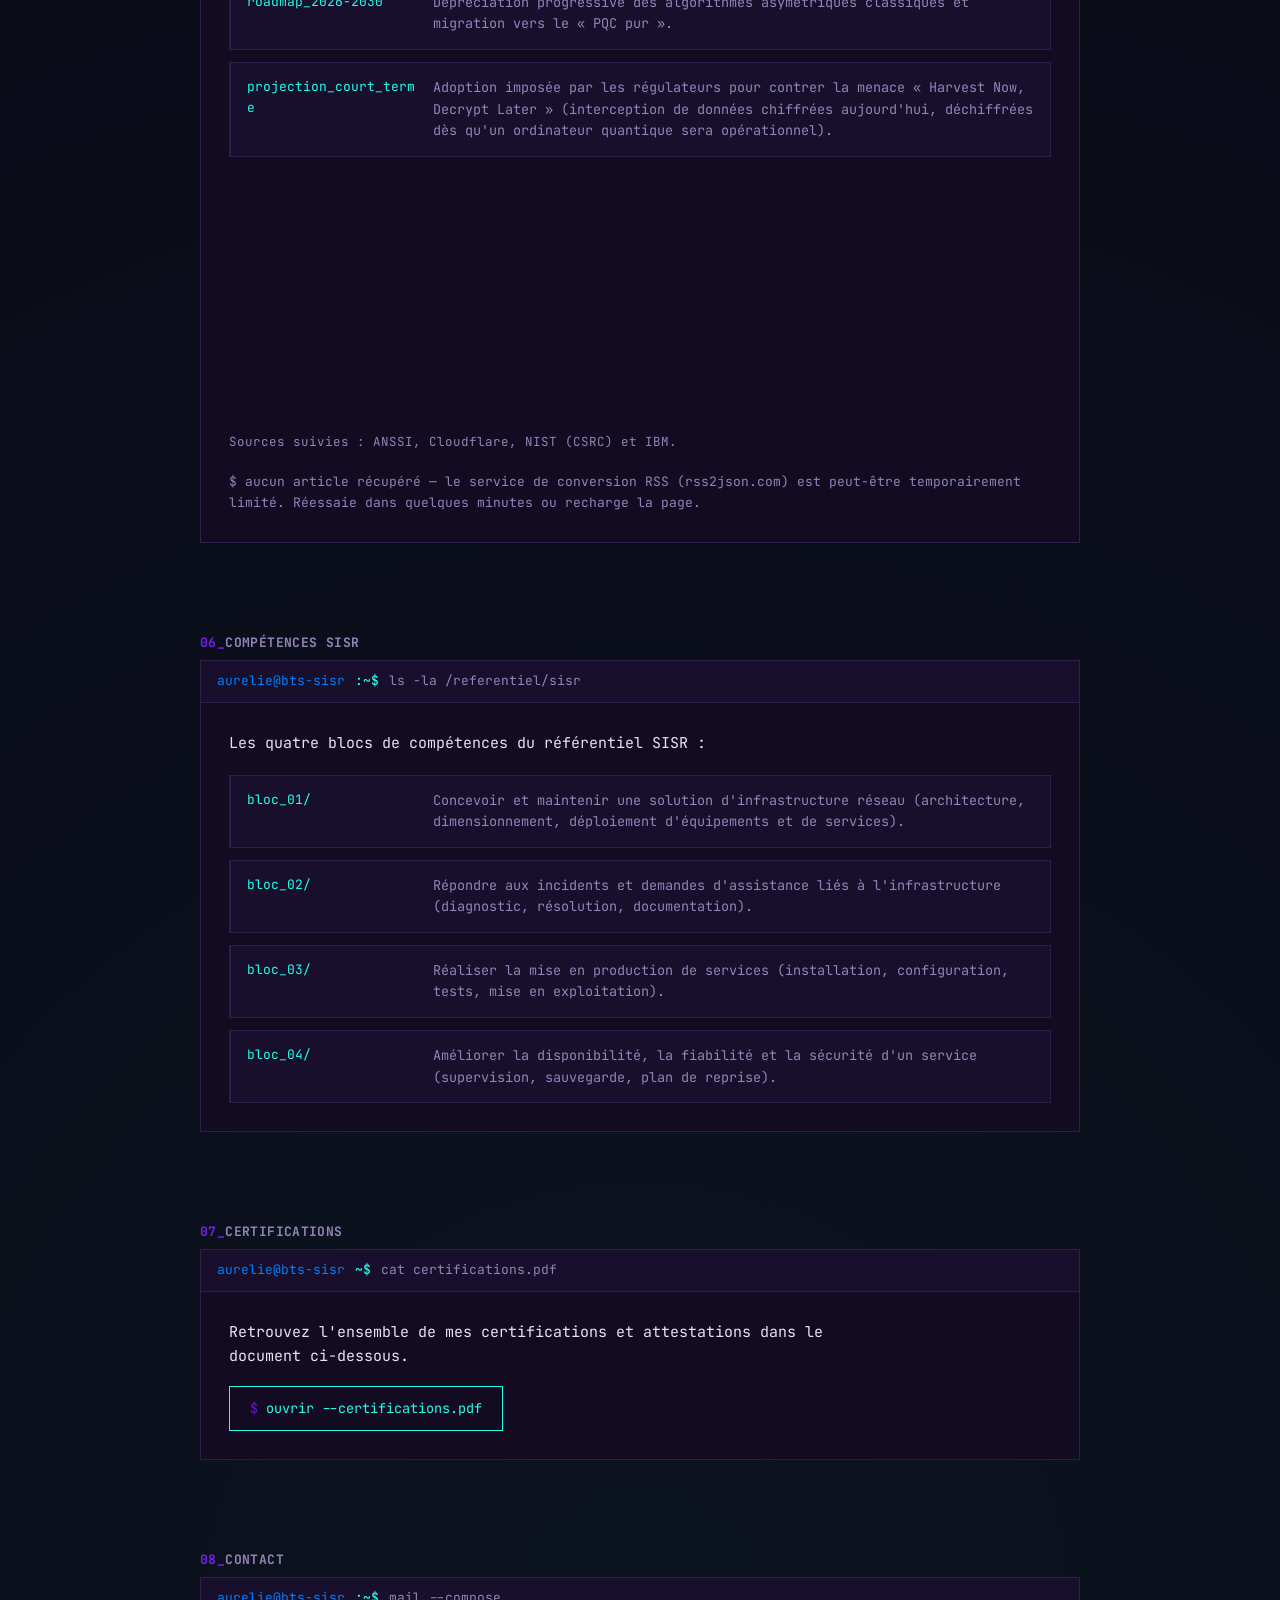
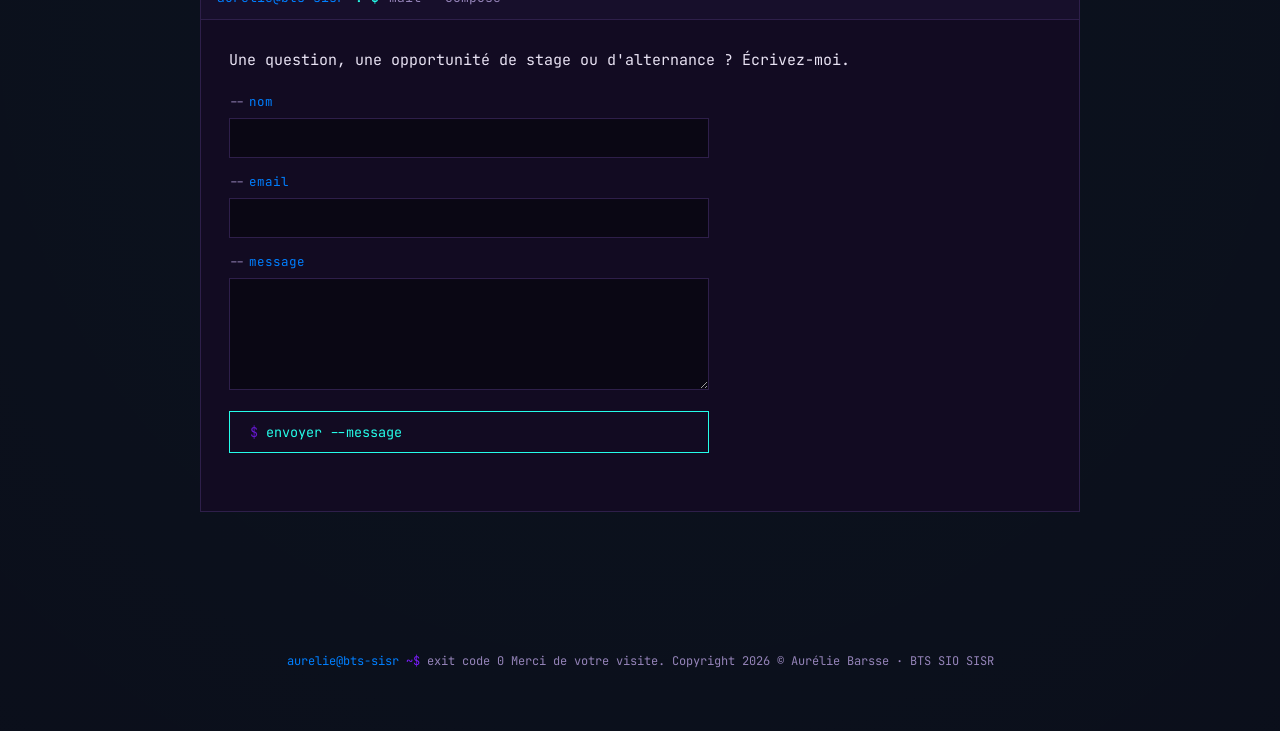
==== commit e841d9b1: "Update index.html" ====
--- a/index.html
+++ b/index.html
@@ -46,12 +46,12 @@
       <a href="#accueil" style="--i:0"><span class="link-prompt">&gt;</span><span class="idx">00</span><span class="link-label"><h2 class="title"><span class="decrypt-text" data-decrypt-text="Accueil">Accueil</span></h2>
       <a href="#presentation" style="--i:1"><span class="link-prompt">&gt;</span><span class="idx">01</span><span class="link-label"><h2 class="title"><span class="decrypt-text" data-decrypt-text="Présentation">Présentation</span></h2>
       <a href="#projets" style="--i:2"><span class="link-prompt">&gt;</span><span class="idx">02</span><span class="link-label"><h2 class="title"><span class="decrypt-text" data-decrypt-text="Projets">Projets</span></h2>
-      <a href="#competences" style="--i:3"><span class="link-prompt">&gt;</span><span class="idx">03</span><span class="link-label">compétences (1A / 2A)</span></a>
+      <a href="#competences" style="--i:3"><span class="link-prompt">&gt;</span><span class="idx">03</span><span class="link-label"><h2 class="title"><span class="decrypt-text" data-decrypt-text="compétences (1A / 2A)">compétences (1A / 2A)</span></h2>
       <a href="#experience" style="--i:4"><span class="link-prompt">&gt;</span><span class="idx">04</span><span class="link-label"><h2 class="title"><span class="decrypt-text" data-decrypt-text="Expérience professionnelle">Expérience professionnelle</span></h2>
       <a href="#veille" style="--i:5"><span class="link-prompt">&gt;</span><span class="idx">05</span><span class="link-label"><h2 class="title"><span class="decrypt-text" data-decrypt-text="Veille technologique - PQC">Veille technologique - PQC</span></h2>
       <a href="#sisr" style="--i:6"><span class="link-prompt">&gt;</span><span class="idx">06</span><span class="link-label"><h2 class="title"><span class="decrypt-text" data-decrypt-text="Compétences SISR">Compétences SISR</span></h2>
       <a href="#certifications" style="--i:7"><span class="link-prompt">&gt;</span><span class="idx">07</span><span class="link-label"><h2 class="title"><span class="decrypt-text" data-decrypt-text="Certifications">Certifications</span></h2>
-      <a href="#contact" style="--i:8"><span class="link-prompt">&gt;</span><span class="idx">08</span><span class="link-label"><h2 class="title"><span class="n">01_</span><span class="decrypt-text" data-decrypt-text="Contact">Contact</span></h2>
+      <a href="#contact" style="--i:8"><span class="link-prompt">&gt;</span><span class="idx">08</span><span class="link-label"><h2 class="title"><span class="decrypt-text" data-decrypt-text="Contact">Contact</span></h2>
     </nav>
   </div>
 </header>
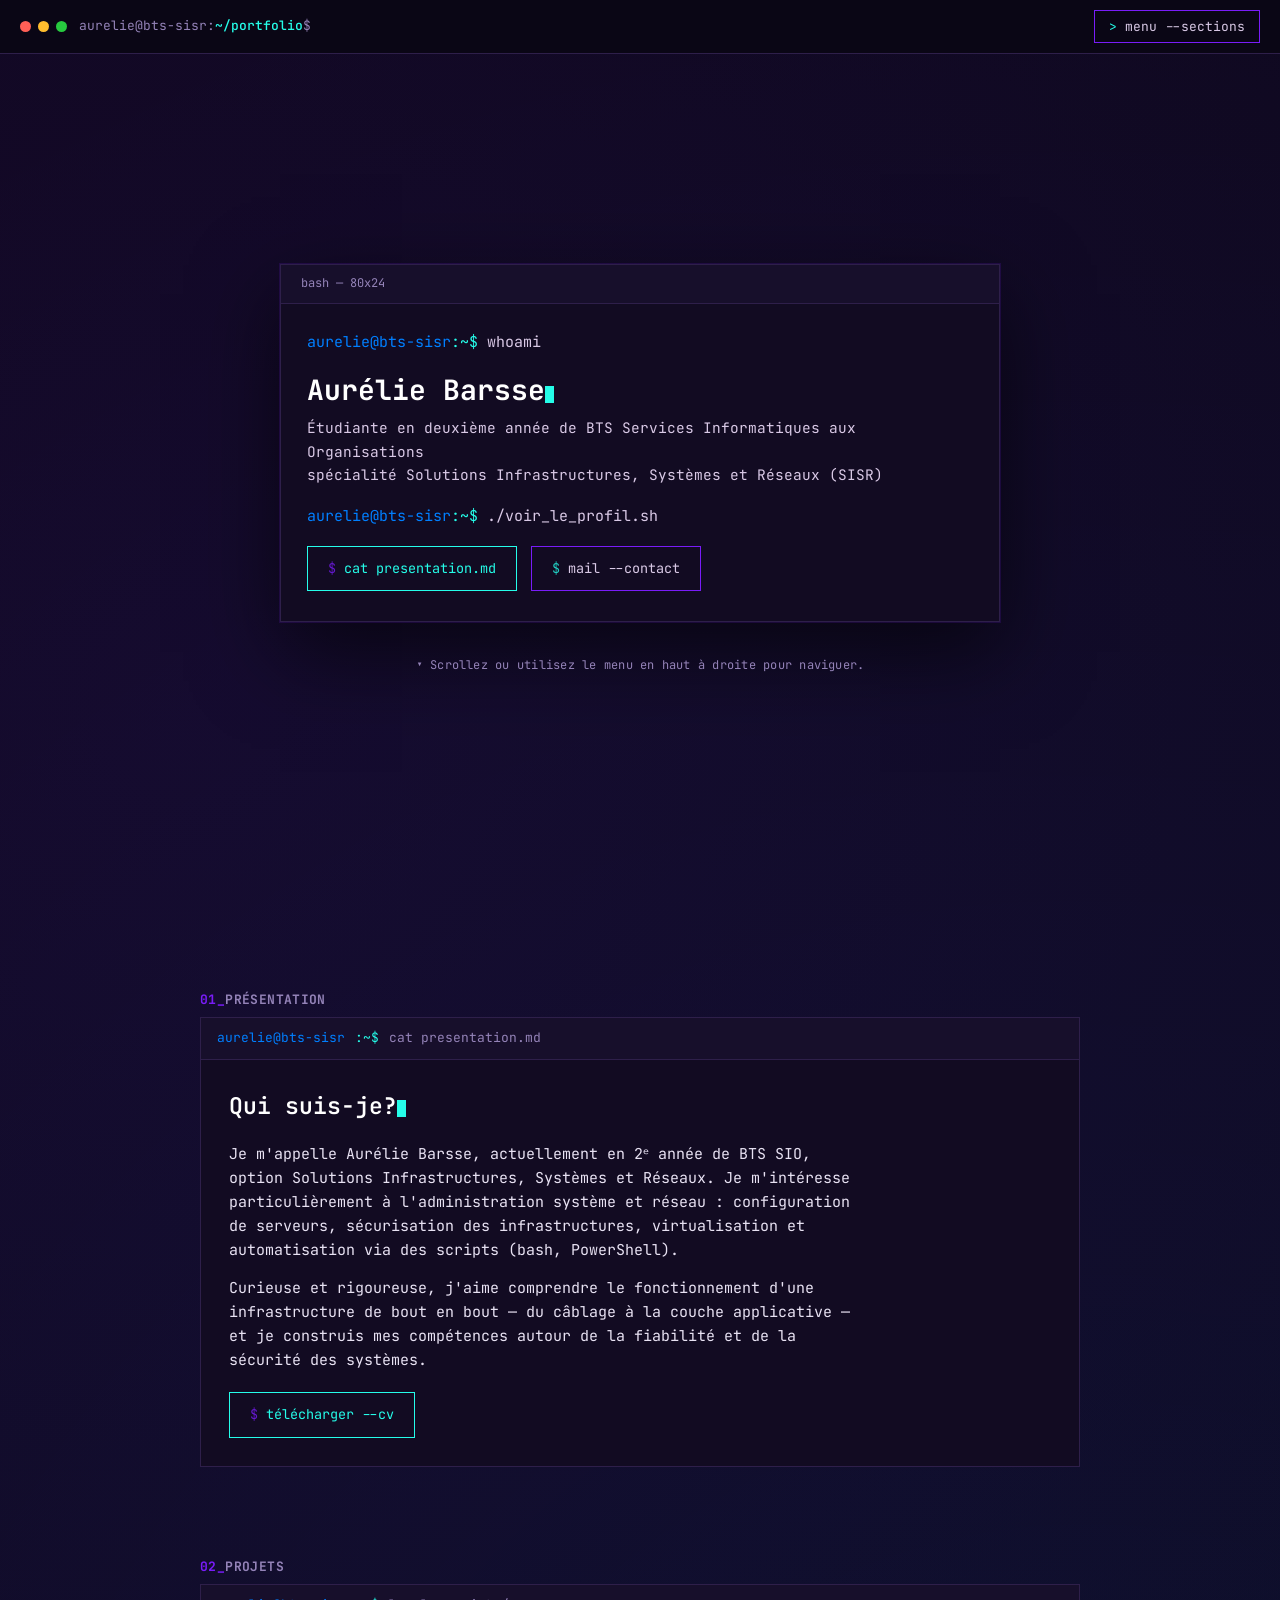
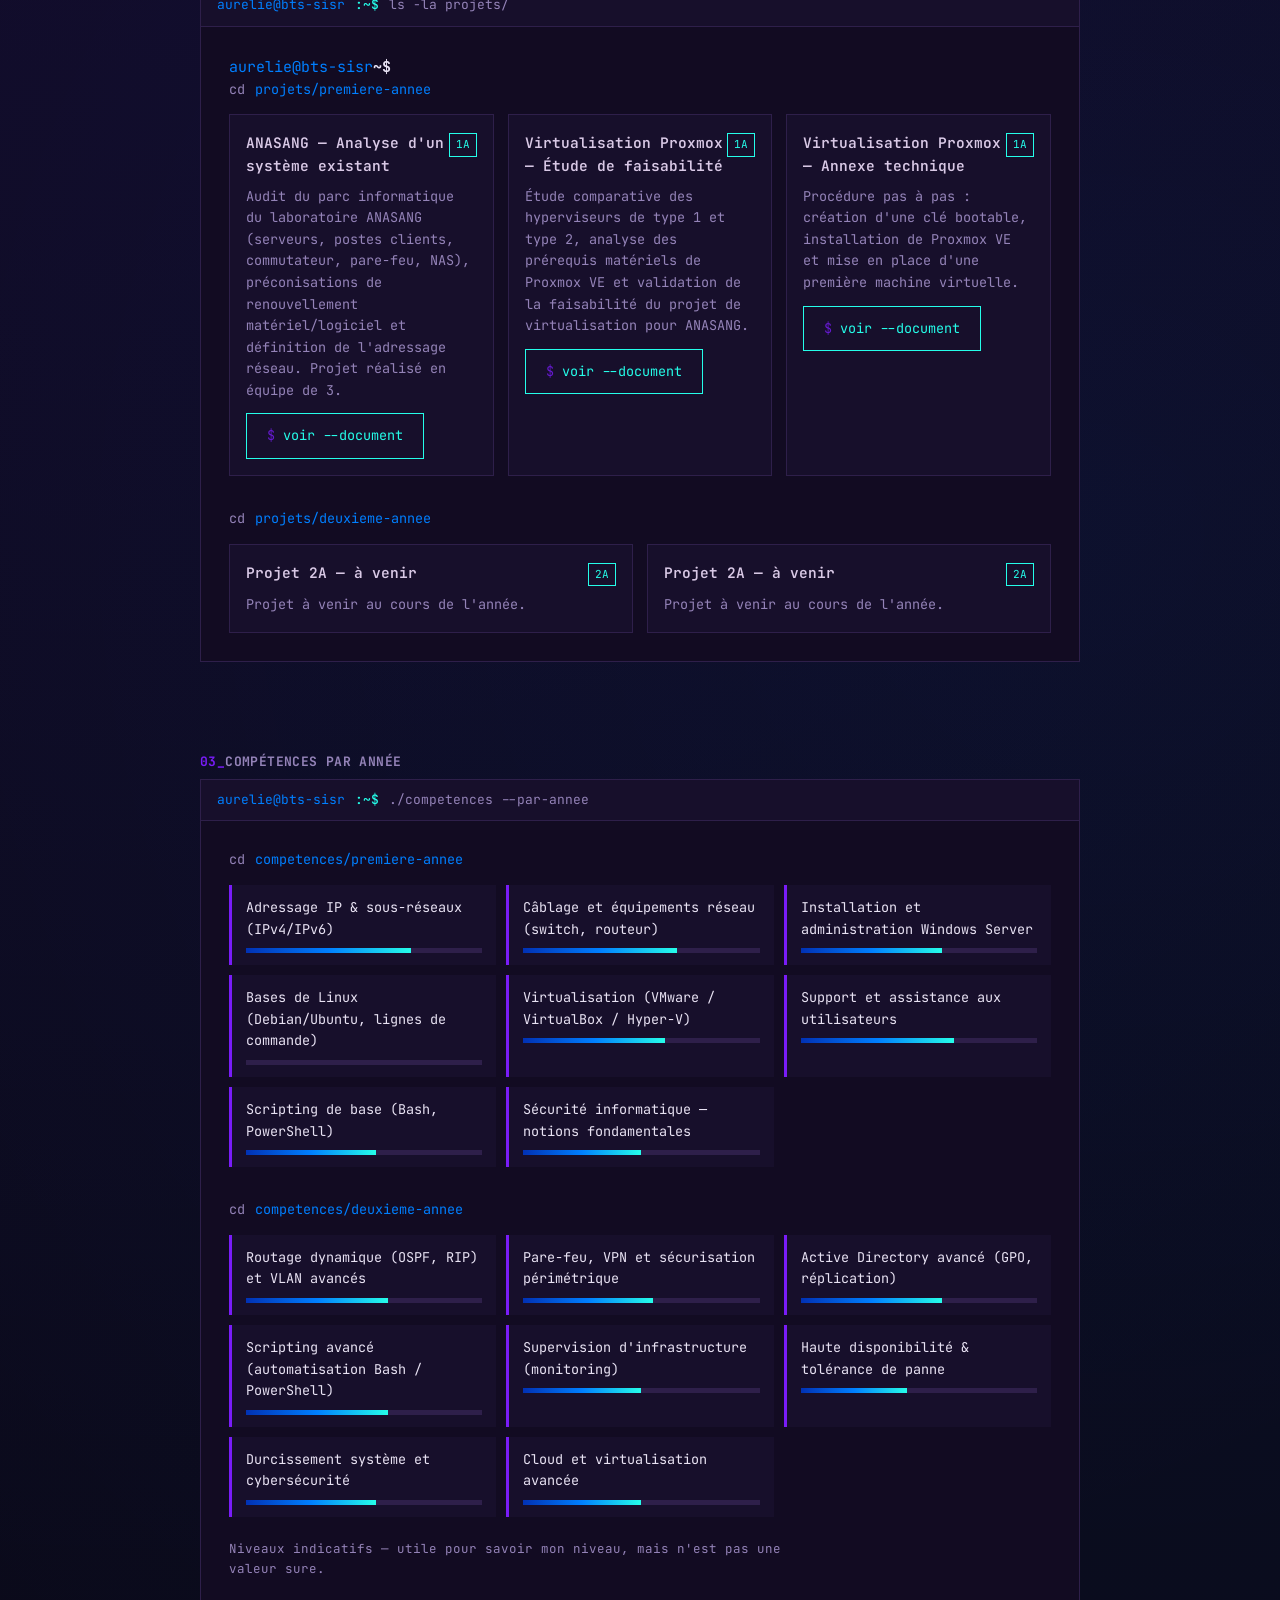
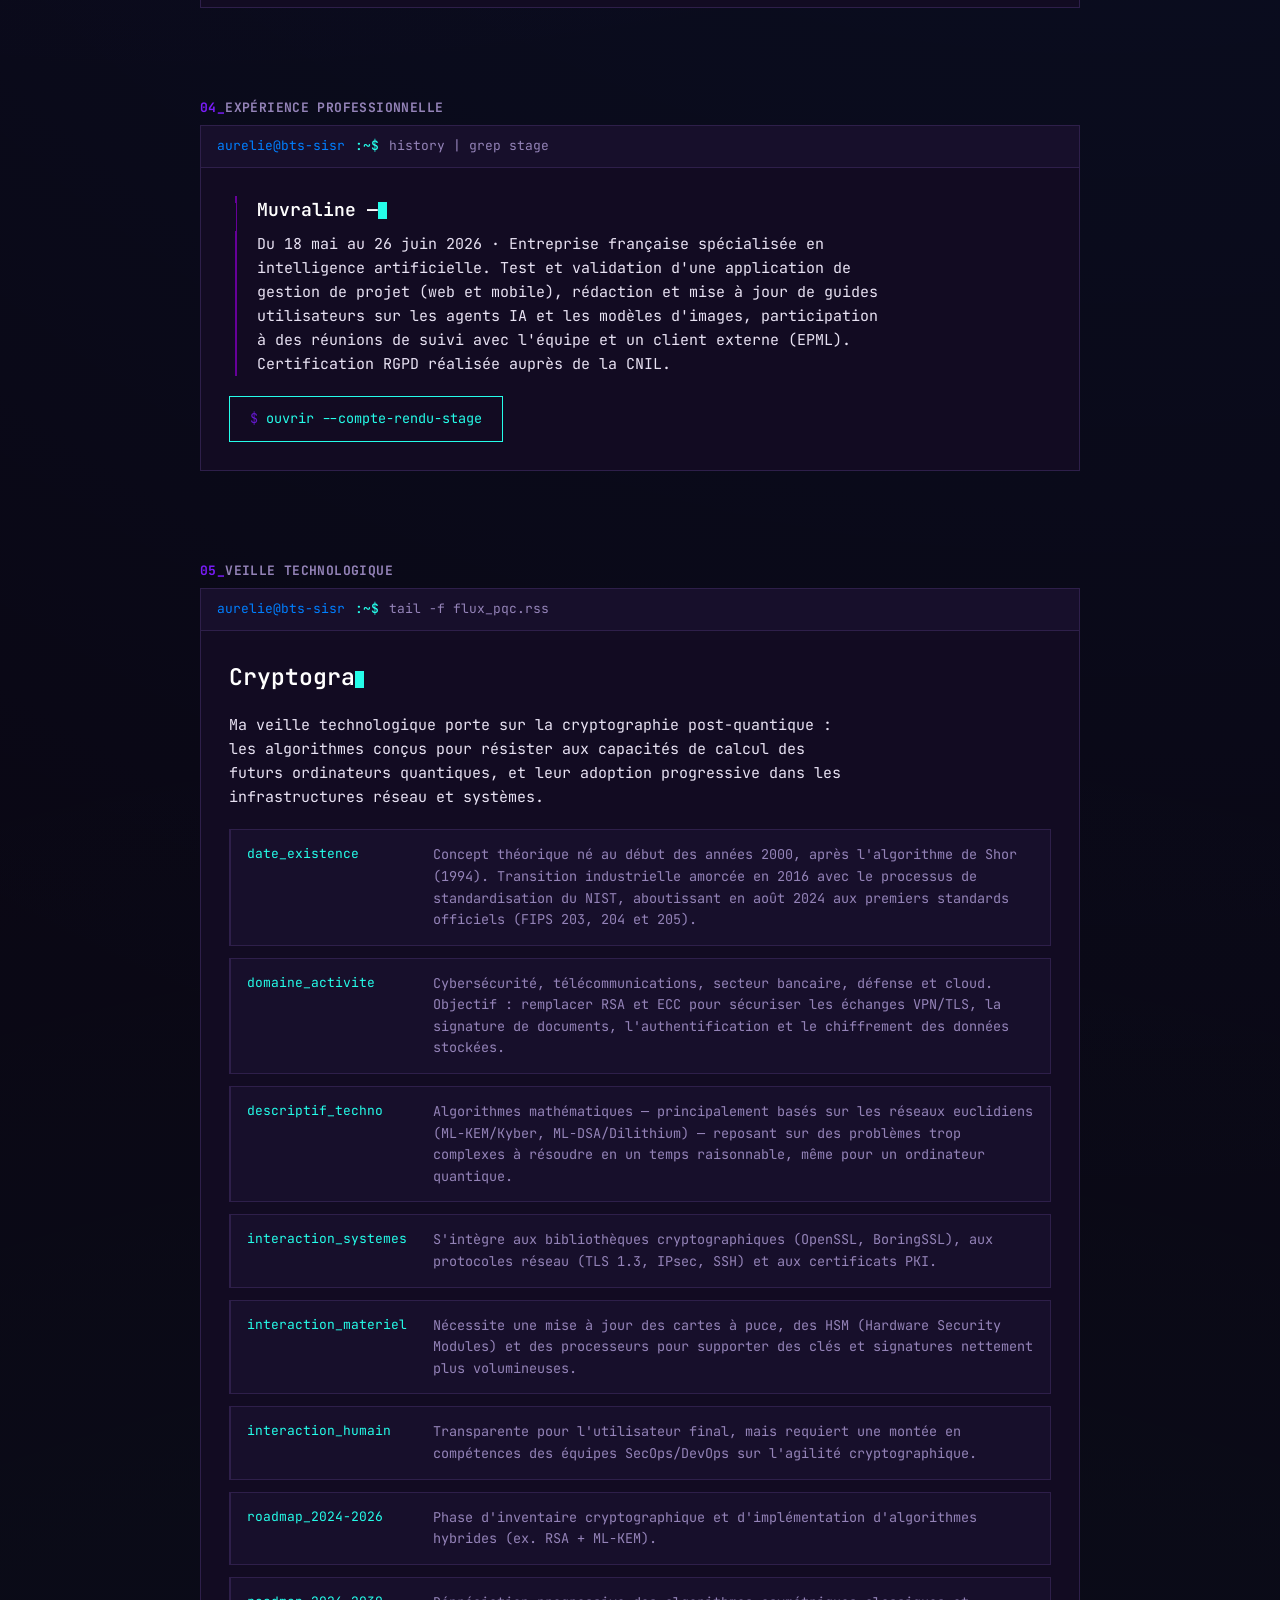
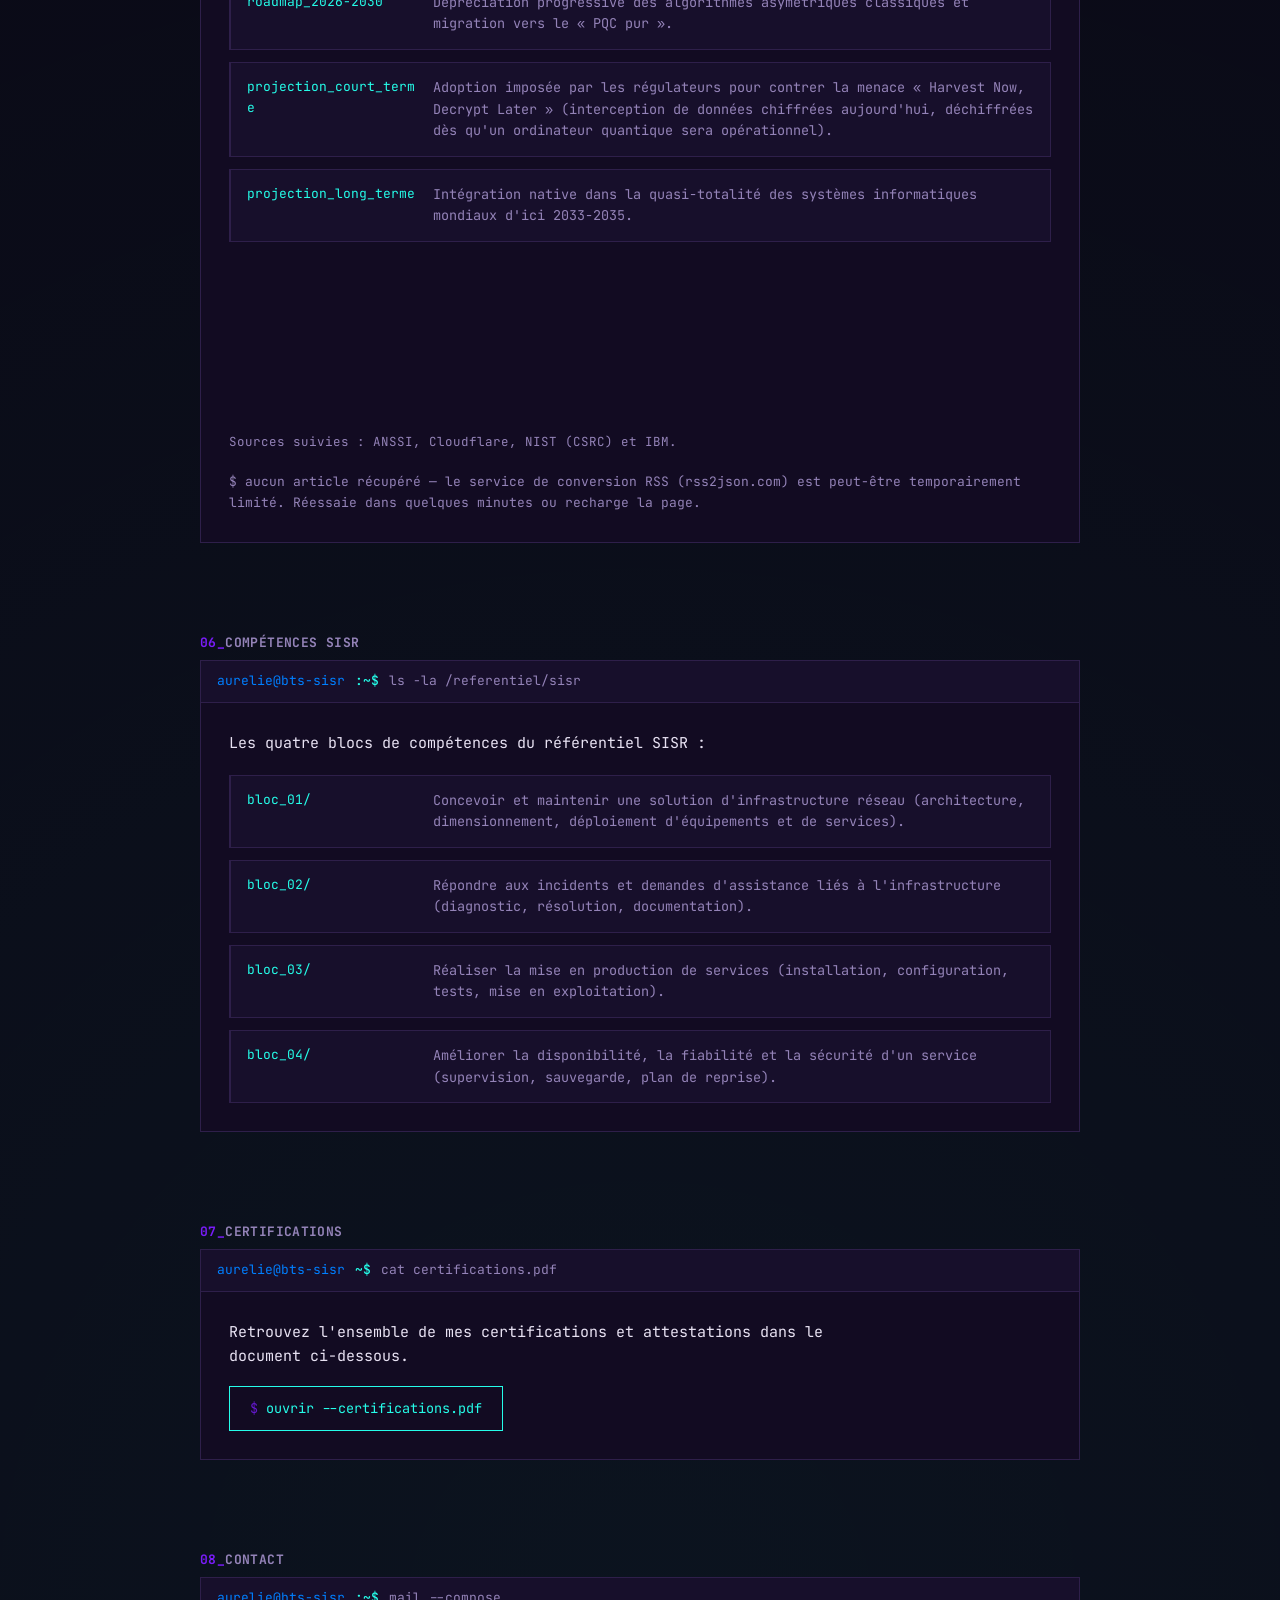
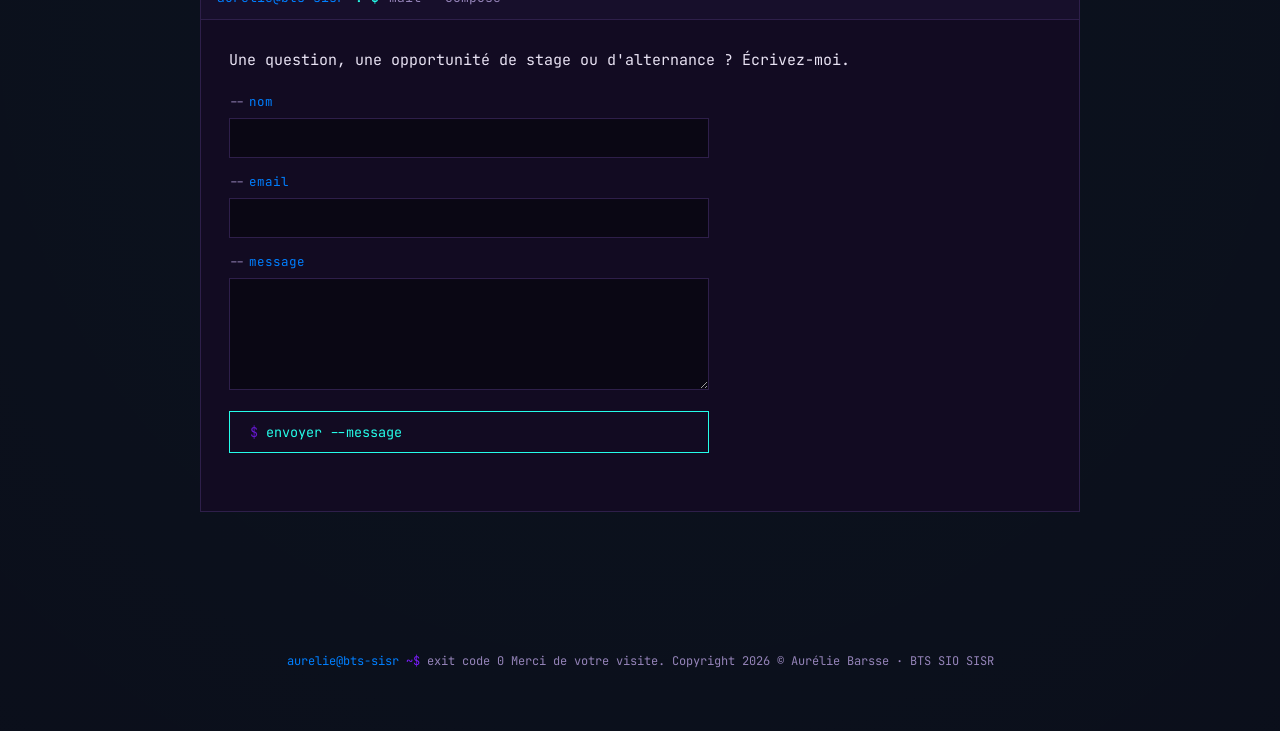
==== commit 2afdbec4: "Update index.html" ====
--- a/index.html
+++ b/index.html
@@ -51,7 +51,7 @@
       <a href="#veille" style="--i:5"><span class="link-prompt">&gt;</span><span class="idx">05</span><span class="link-label"><h2 class="title"><span class="decrypt-text" data-decrypt-text="Veille technologique - PQC">Veille technologique - PQC</span></h2>
       <a href="#sisr" style="--i:6"><span class="link-prompt">&gt;</span><span class="idx">06</span><span class="link-label"><h2 class="title"><span class="decrypt-text" data-decrypt-text="Compétences SISR">Compétences SISR</span></h2>
       <a href="#certifications" style="--i:7"><span class="link-prompt">&gt;</span><span class="idx">07</span><span class="link-label"><h2 class="title"><span class="decrypt-text" data-decrypt-text="Certifications">Certifications</span></h2>
-      <a href="#contact" style="--i:8"><span class="link-prompt">&gt;</span><span class="idx">08</span><span class="link-label"><h2 class="title"><span class="decrypt-text" data-decrypt-text="Contact">Contact</span></h2>
+      <a href="#contact" style="--i:8"><span class="link-prompt">&gt;</span><span class="idx">08</span><span class="link-label"><h2 class="title"><span class="decrypt-text" data-decrypt-text="Contact">Contact</span></h2></span></a>
     </nav>
   </div>
 </header>
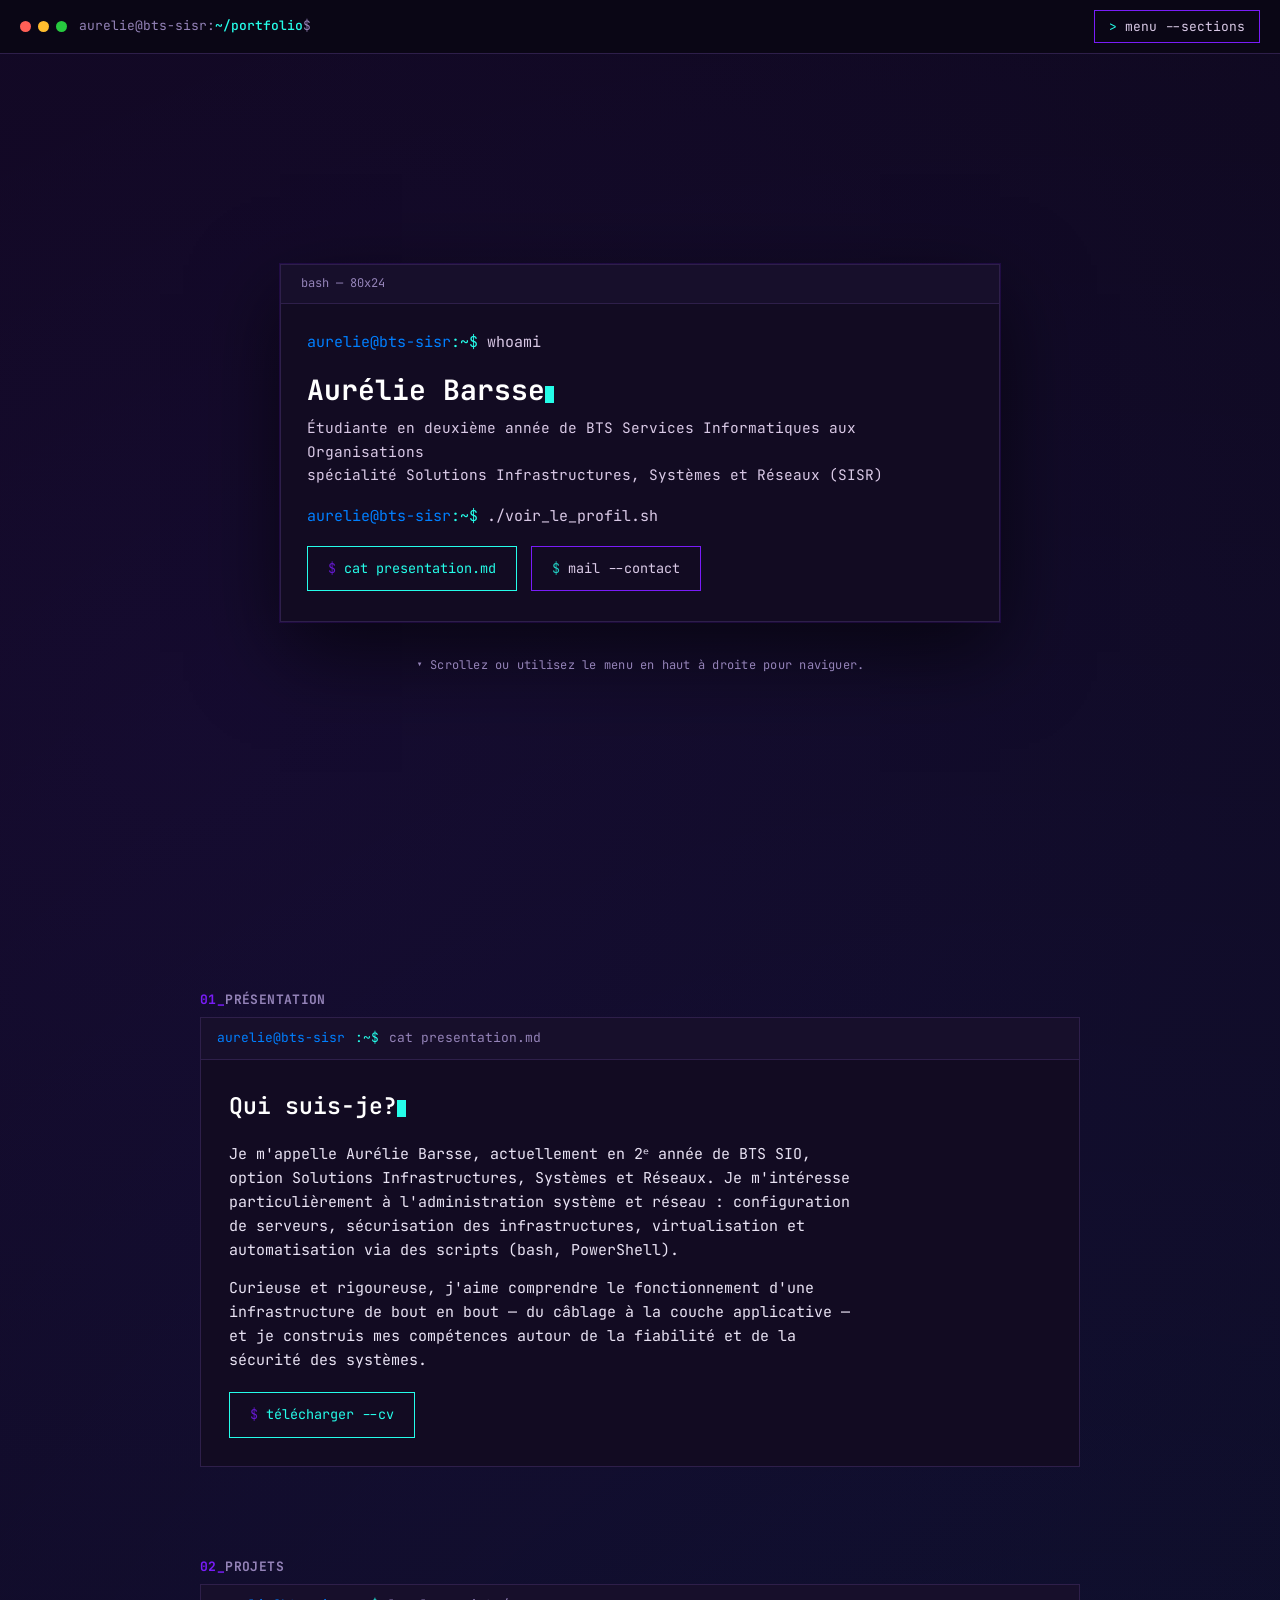
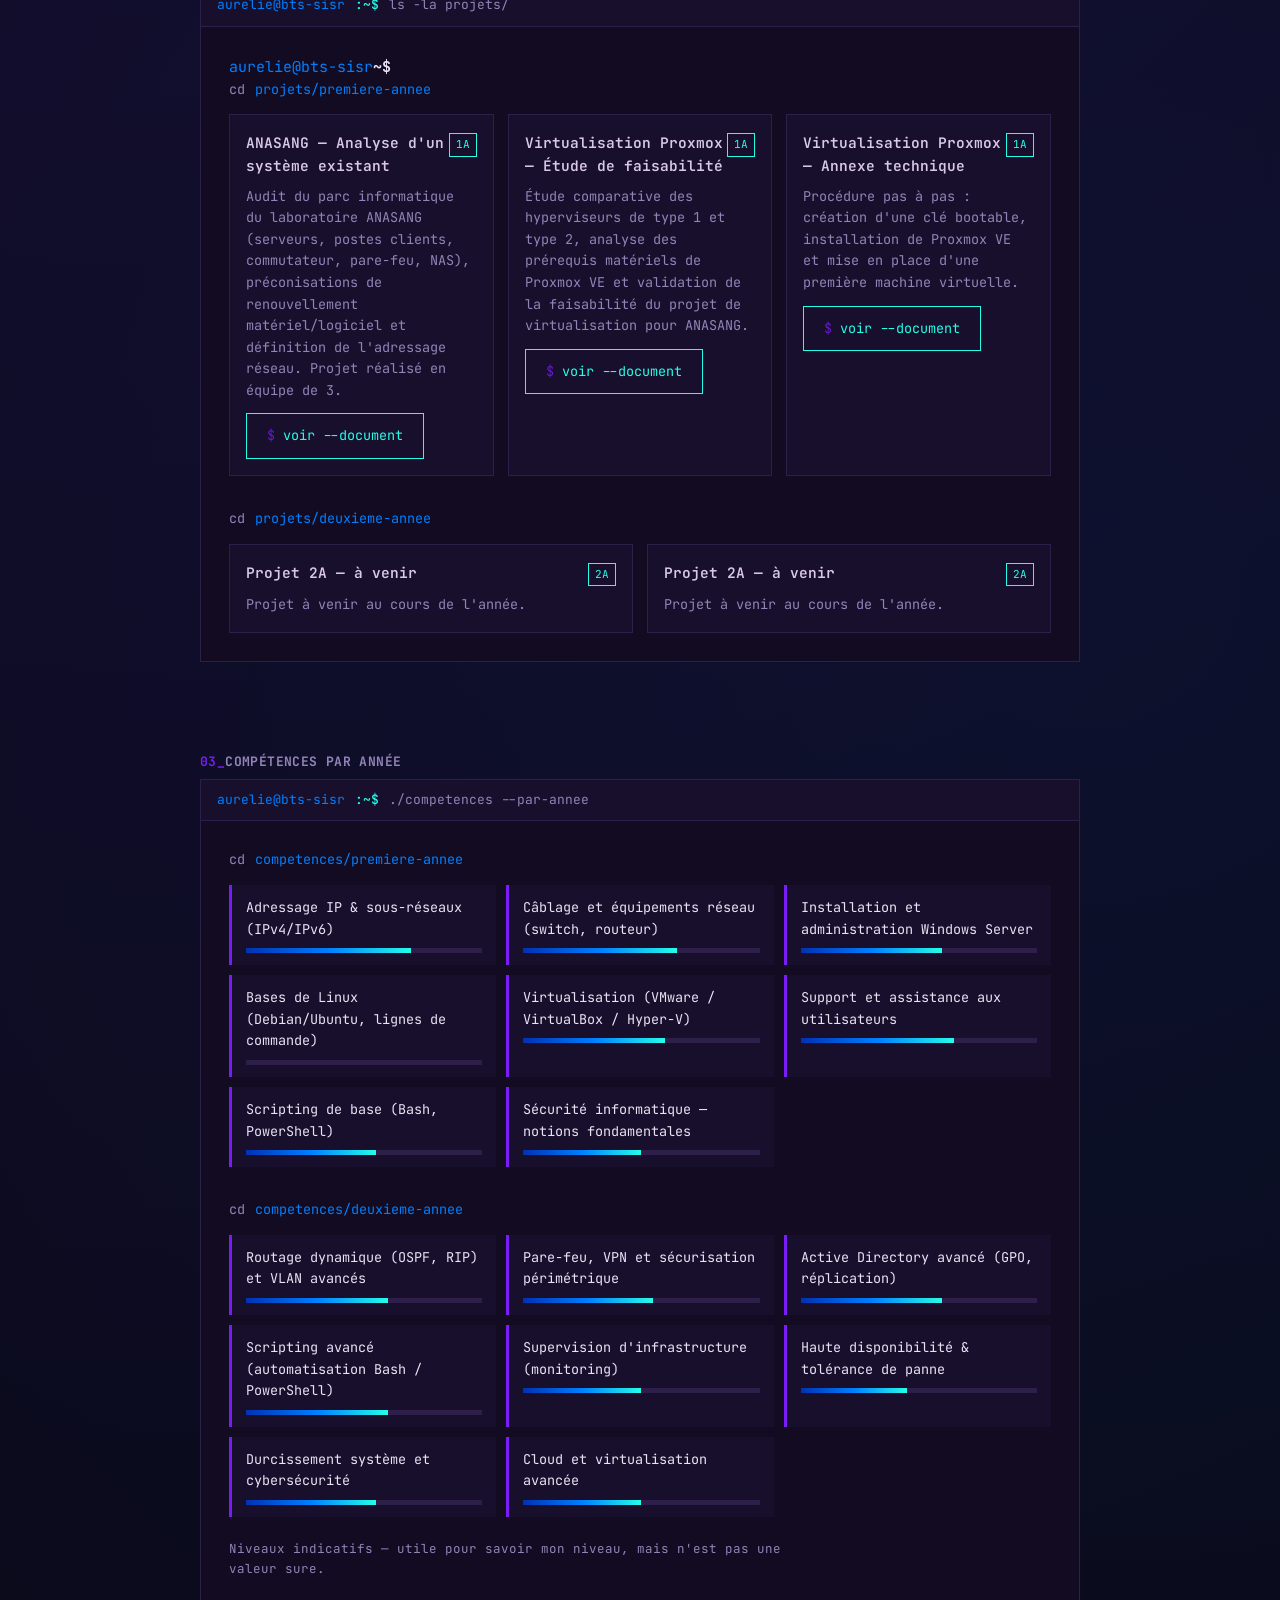
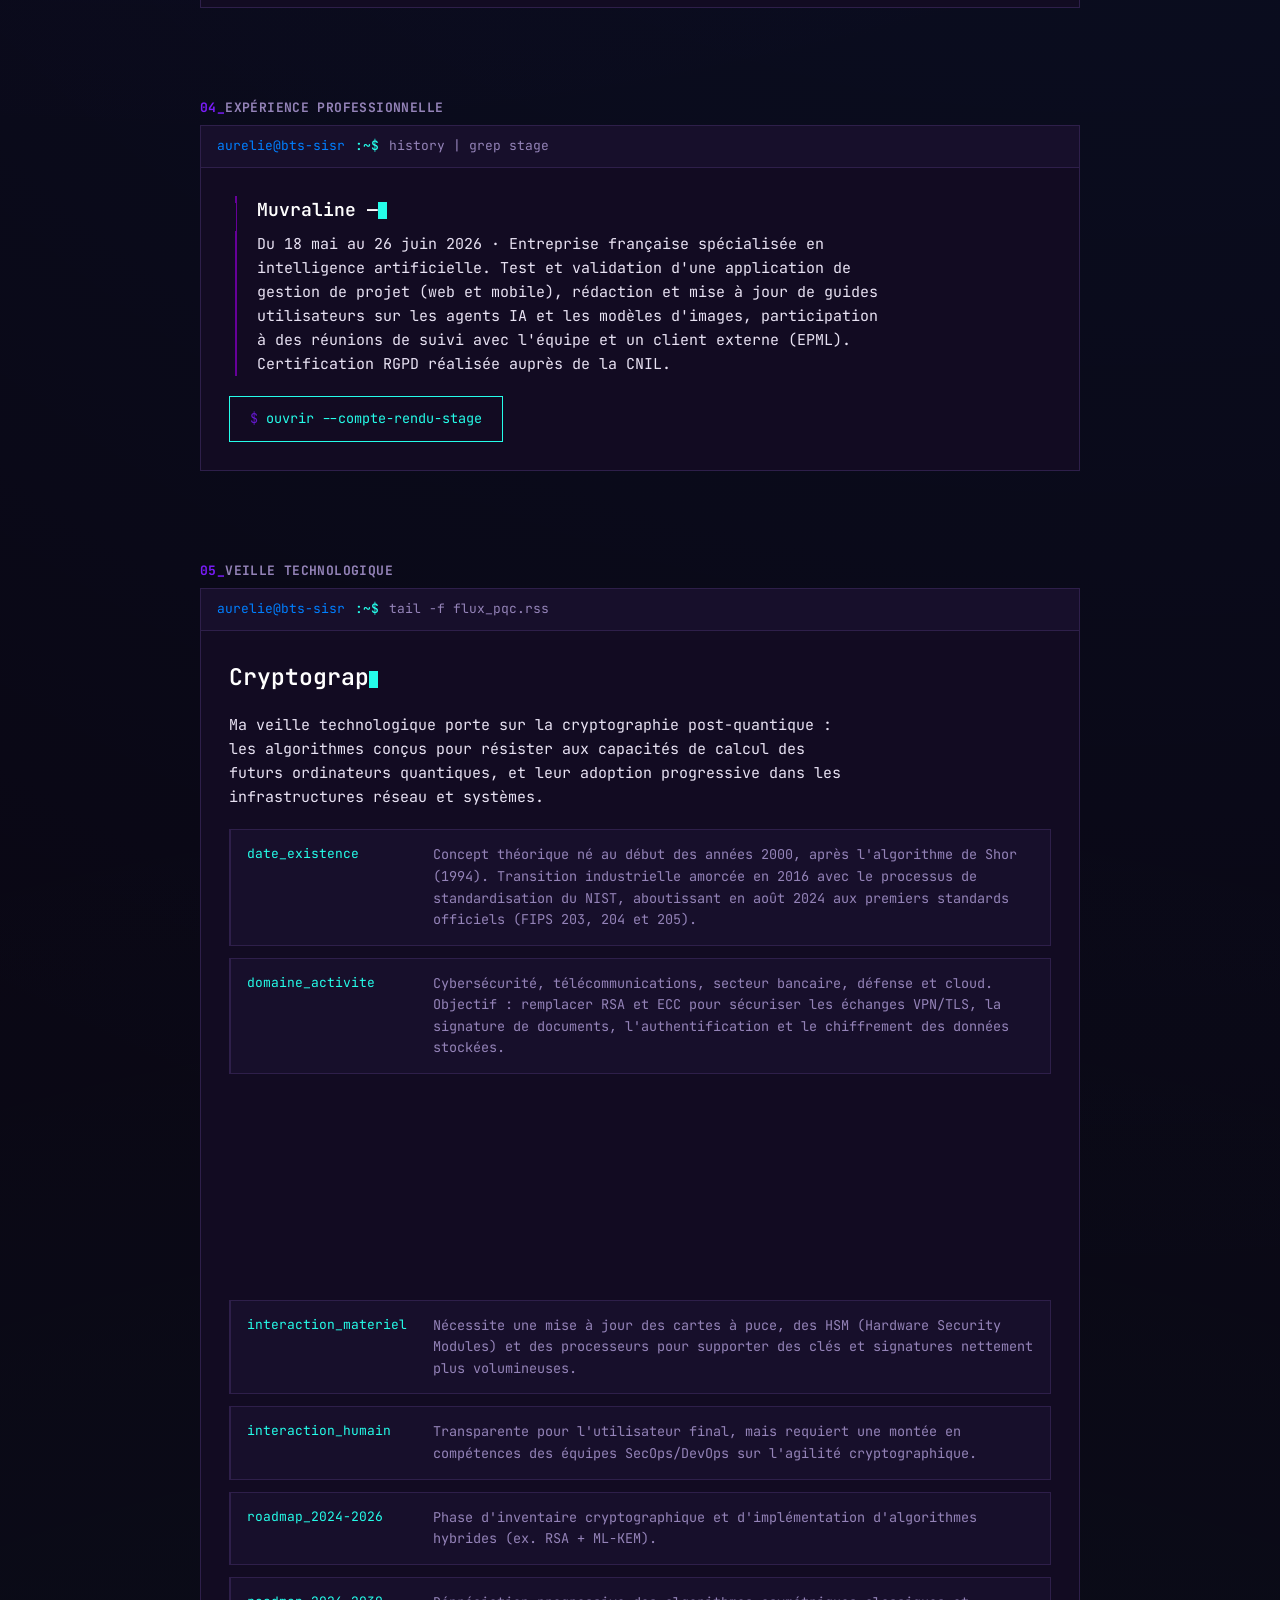
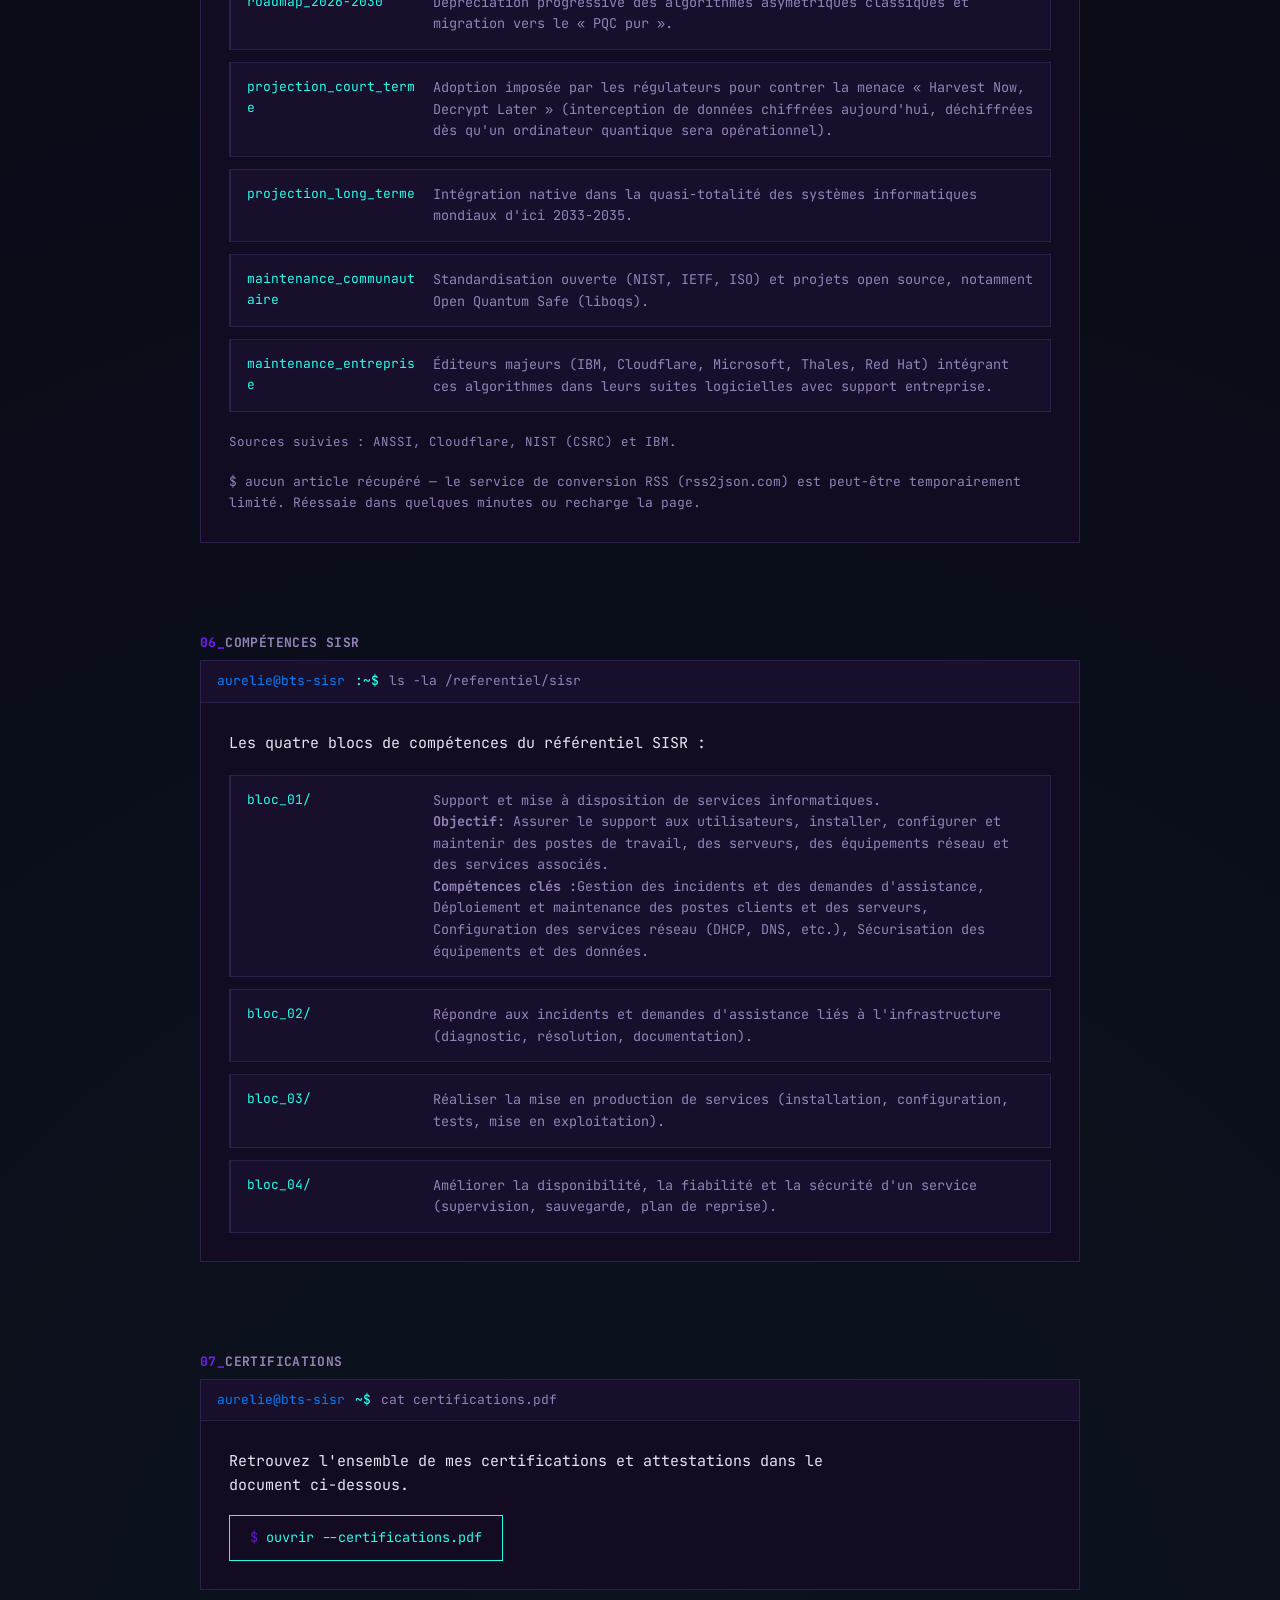
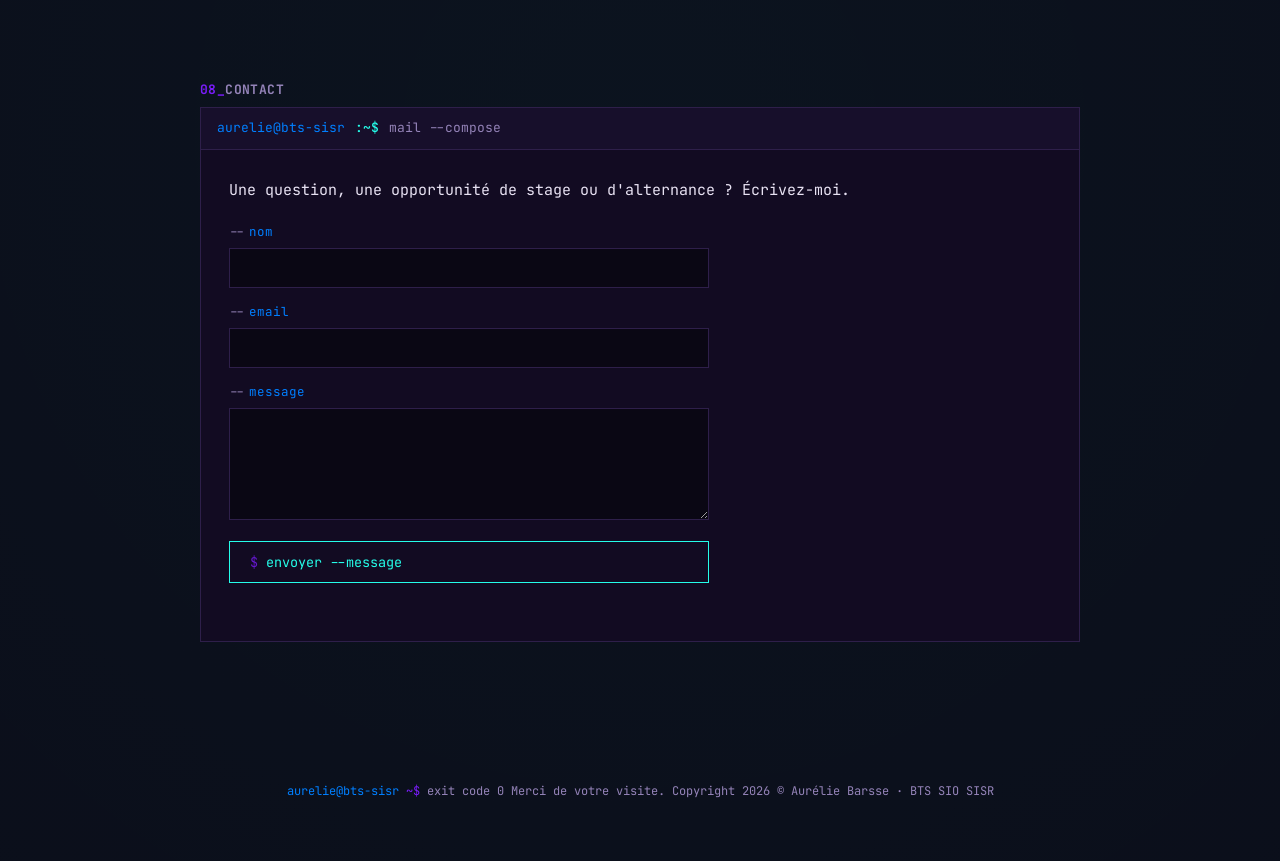
==== commit 16ae2663: "Update index.html" ====
--- a/index.html
+++ b/index.html
@@ -311,7 +311,9 @@
         <div class="sisr-list">
           <div class="sisr-item">
             <span class="code">bloc_01/</span>
-            <span class="desc">Concevoir et maintenir une solution d'infrastructure réseau (architecture, dimensionnement, déploiement d'équipements et de services).</span>
+            <span class="desc">Support et mise à disposition de services informatiques.<br>
+<b>Objectif:</b> Assurer le support aux utilisateurs, installer, configurer et maintenir des postes de travail, des serveurs, des équipements réseau et des services associés. <br>
+<b>Compétences clés :</b>Gestion des incidents et des demandes d'assistance, Déploiement et maintenance des postes clients et des serveurs, Configuration des services réseau (DHCP, DNS, etc.), Sécurisation des équipements et des données.</span>
           </div>
           <div class="sisr-item">
             <span class="code">bloc_02/</span>
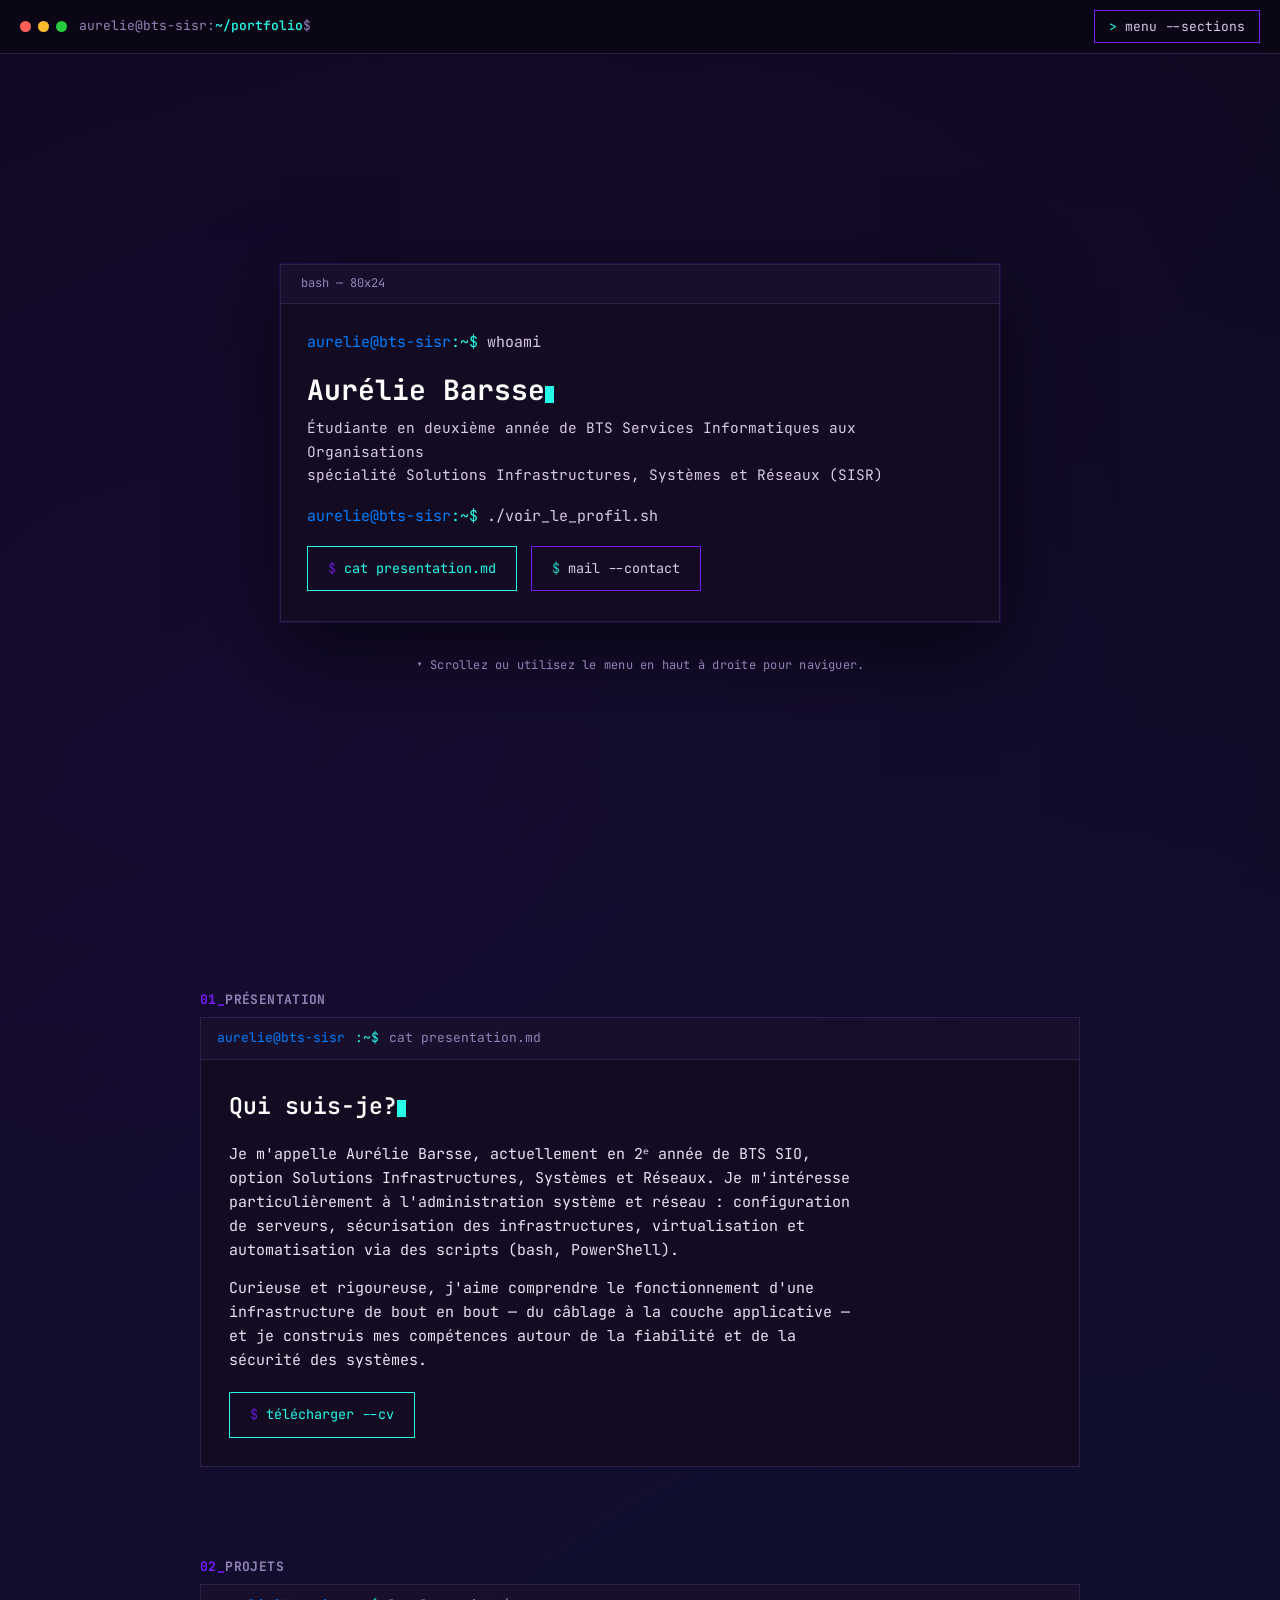
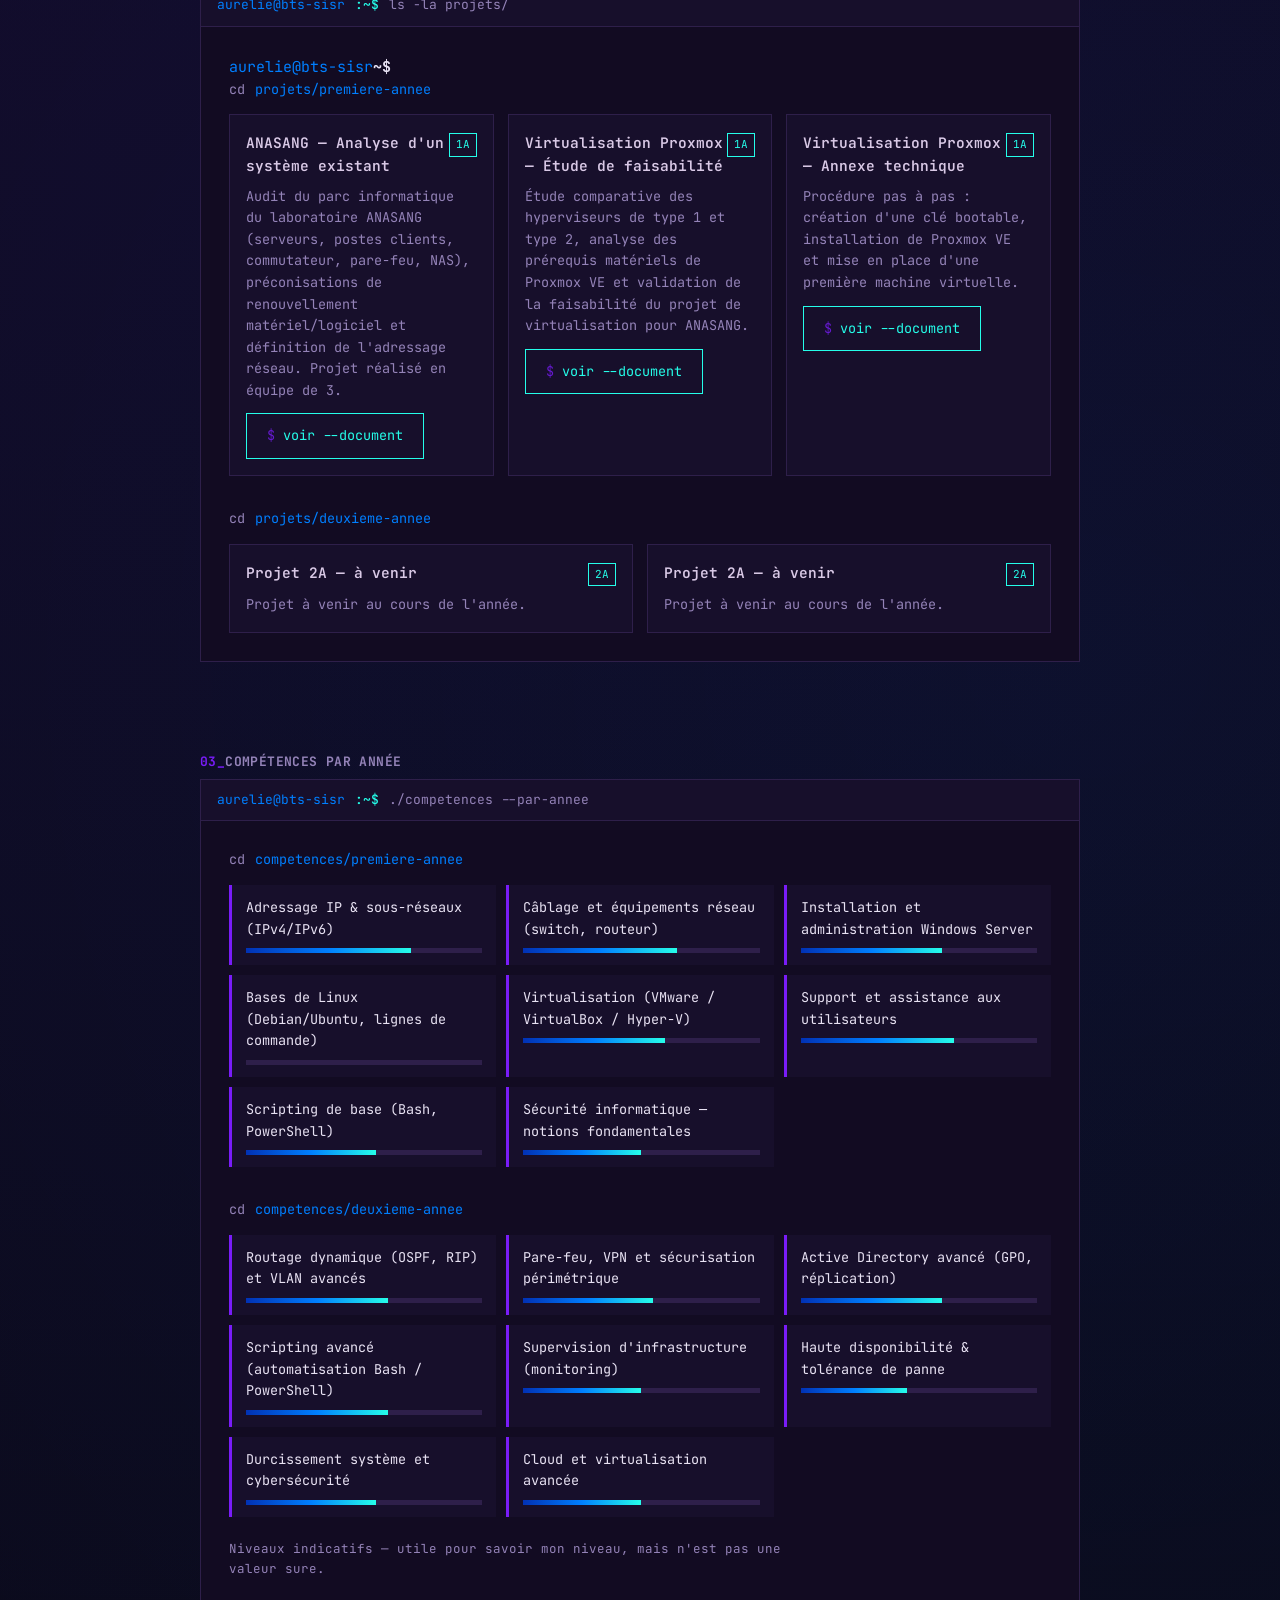
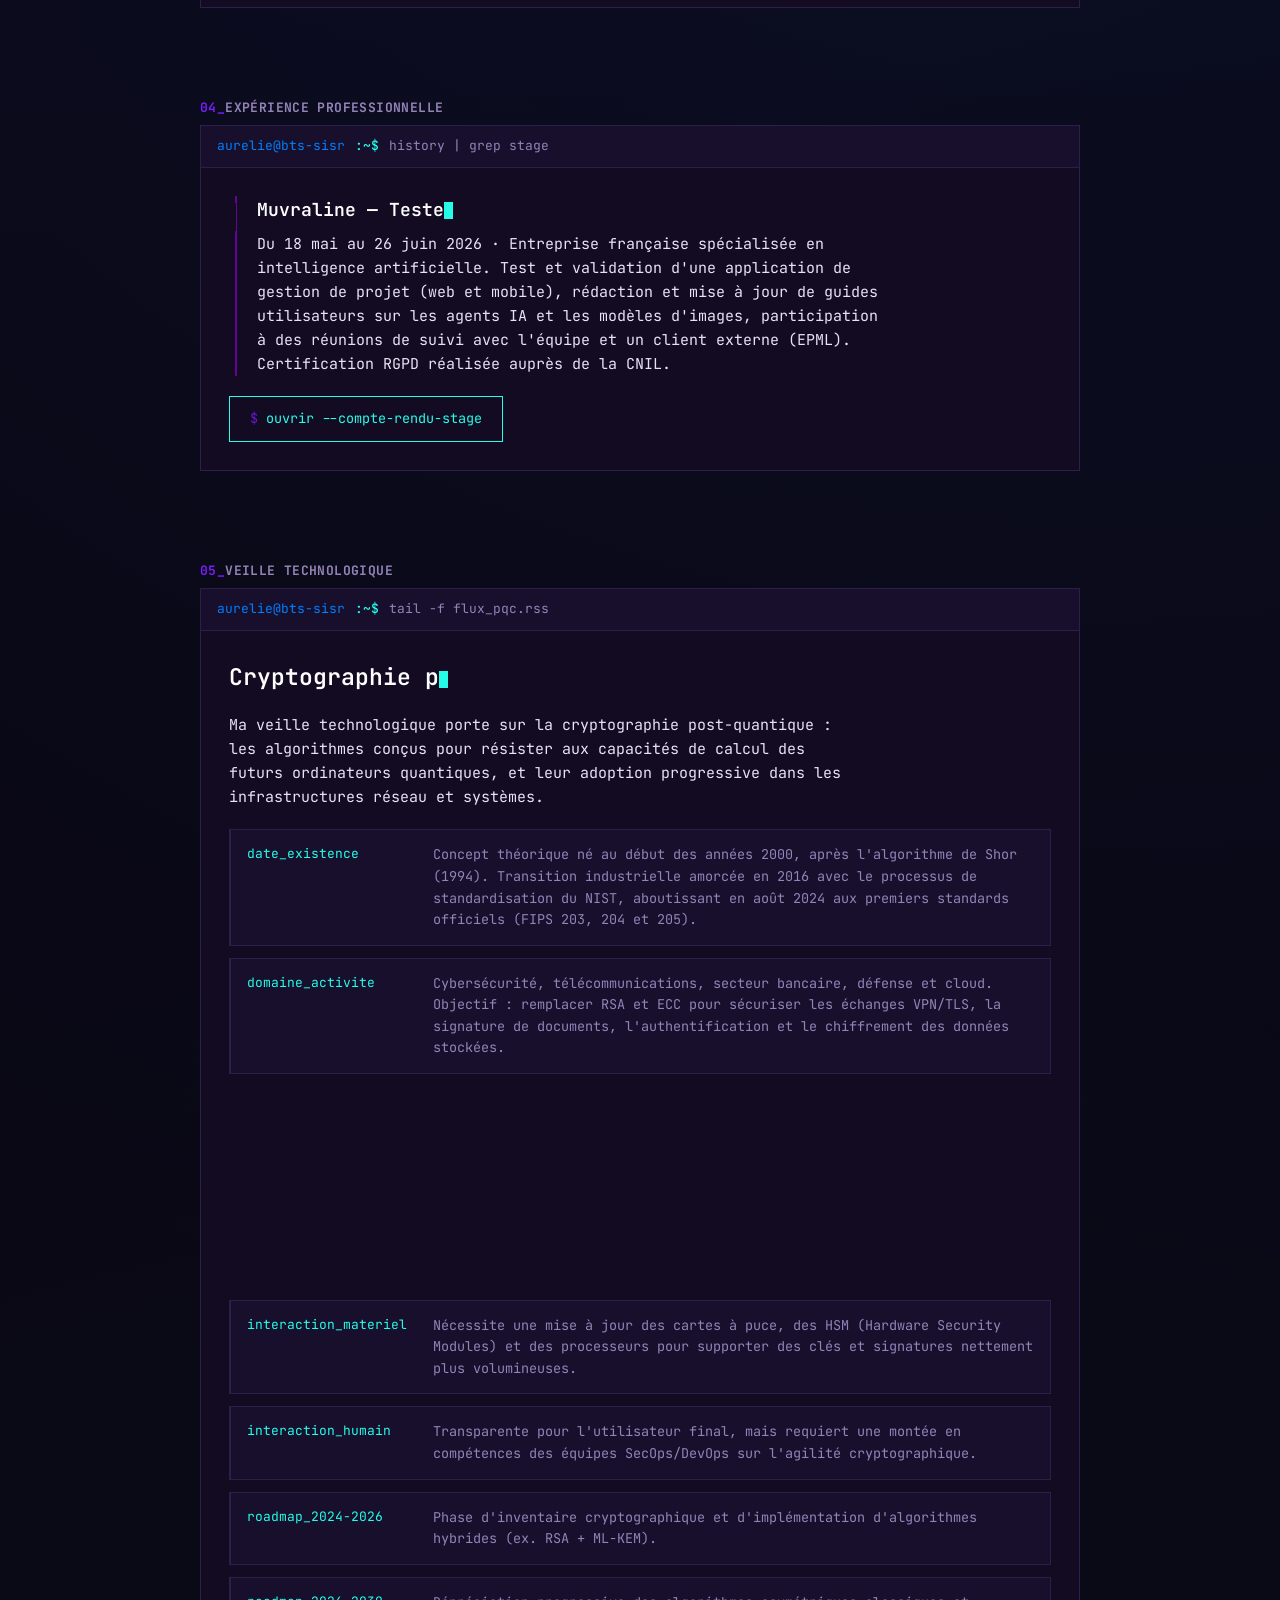
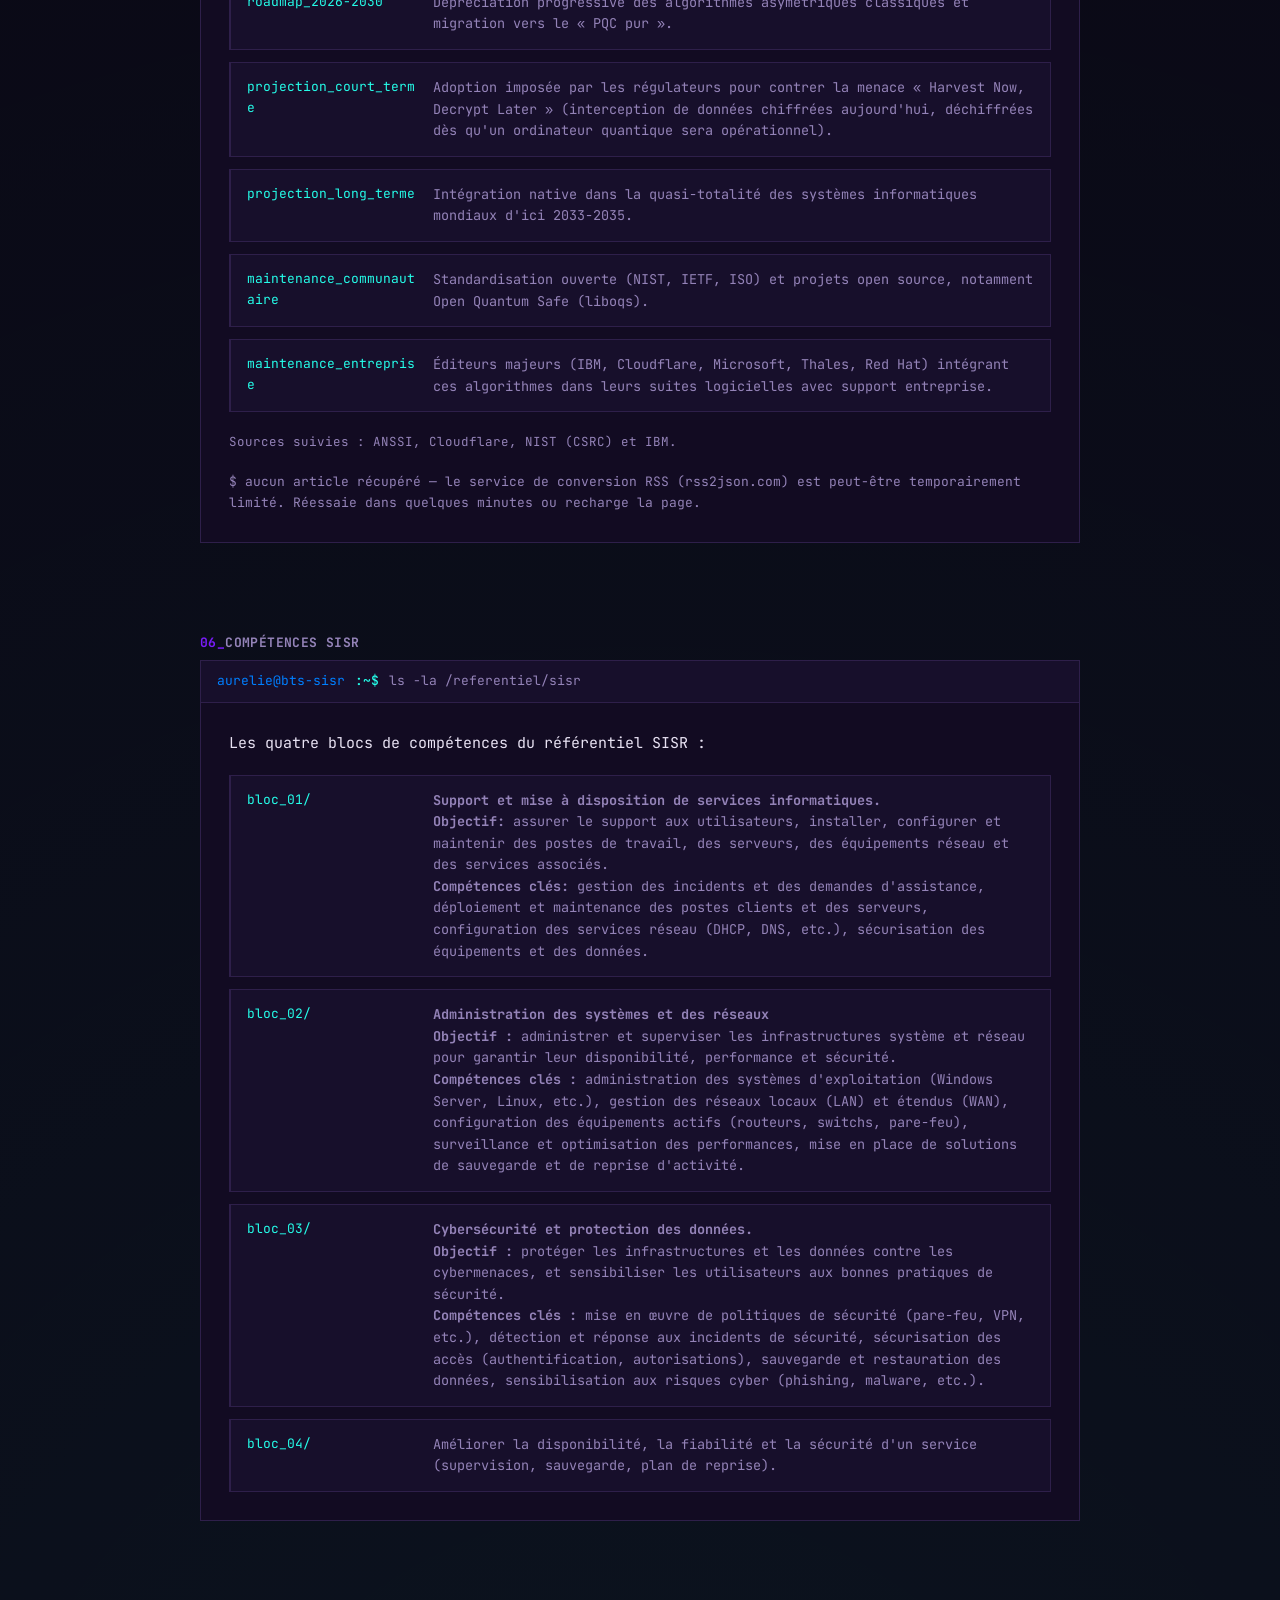
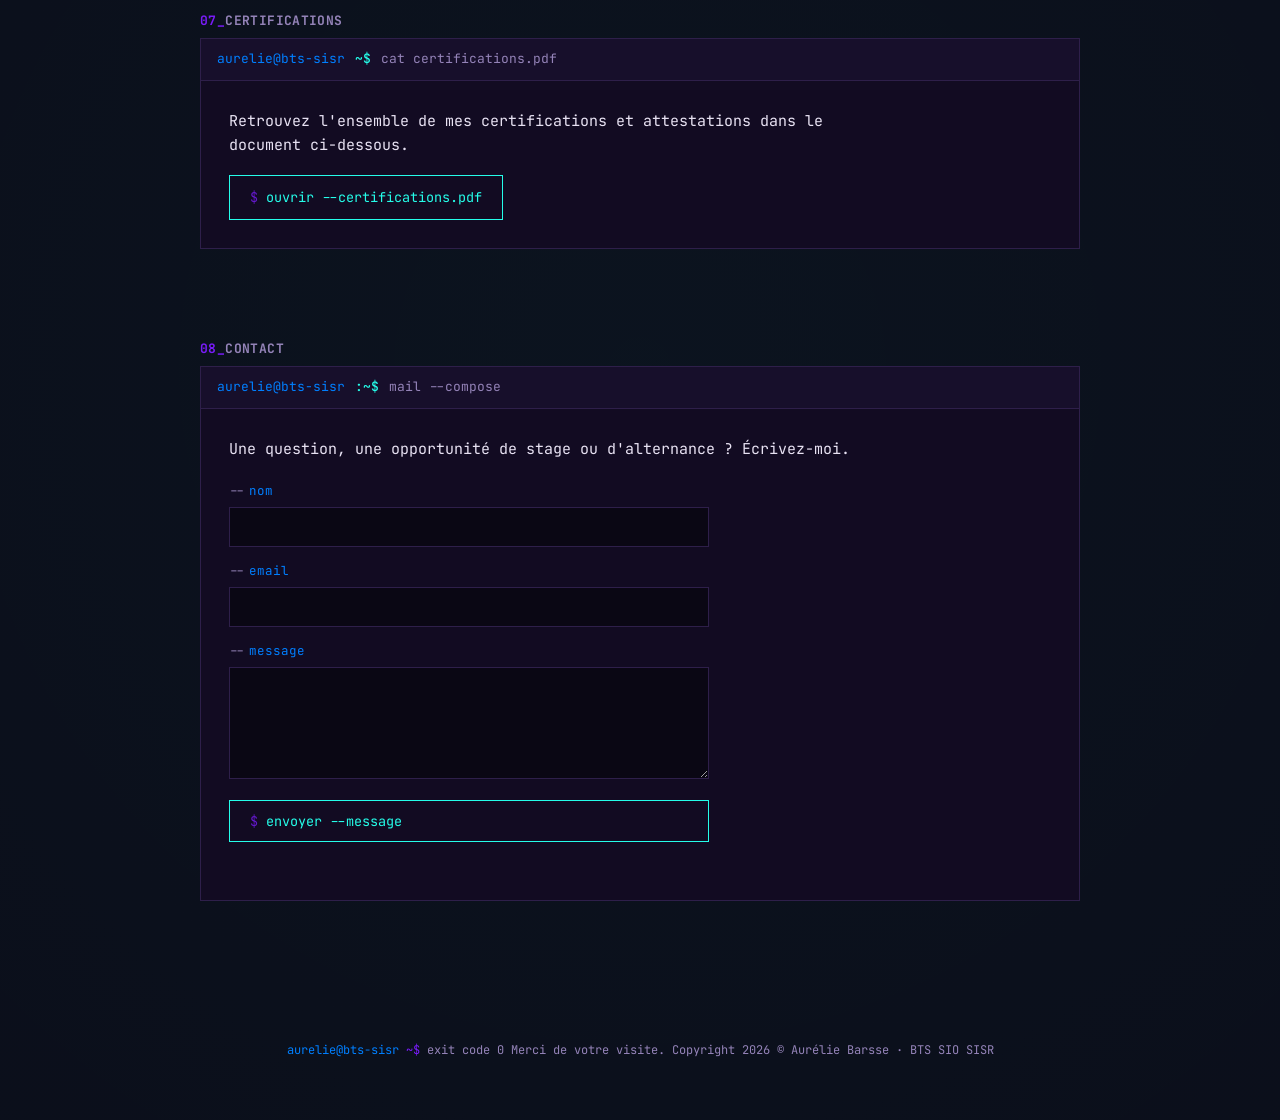
==== commit 5fce7ec8: "Update index.html" ====
--- a/index.html
+++ b/index.html
@@ -311,17 +311,21 @@
         <div class="sisr-list">
           <div class="sisr-item">
             <span class="code">bloc_01/</span>
-            <span class="desc">Support et mise à disposition de services informatiques.<br>
-<b>Objectif:</b> Assurer le support aux utilisateurs, installer, configurer et maintenir des postes de travail, des serveurs, des équipements réseau et des services associés. <br>
-<b>Compétences clés :</b>Gestion des incidents et des demandes d'assistance, Déploiement et maintenance des postes clients et des serveurs, Configuration des services réseau (DHCP, DNS, etc.), Sécurisation des équipements et des données.</span>
+            <span class="desc"><b>Support et mise à disposition de services informatiques.</b><br>
+<b>Objectif:</b> assurer le support aux utilisateurs, installer, configurer et maintenir des postes de travail, des serveurs, des équipements réseau et des services associés. <br>
+<b>Compétences clés:</b> gestion des incidents et des demandes d'assistance, déploiement et maintenance des postes clients et des serveurs, configuration des services réseau (DHCP, DNS, etc.), sécurisation des équipements et des données.</span>
           </div>
           <div class="sisr-item">
             <span class="code">bloc_02/</span>
-            <span class="desc">Répondre aux incidents et demandes d'assistance liés à l'infrastructure (diagnostic, résolution, documentation).</span>
+            <span class="desc"><b> Administration des systèmes et des réseaux</b> <br>
+<b>Objectif :</b> administrer et superviser les infrastructures système et réseau pour garantir leur disponibilité, performance et sécurité.<br>
+<b>Compétences clés :</b> administration des systèmes d'exploitation (Windows Server, Linux, etc.), gestion des réseaux locaux (LAN) et étendus (WAN), configuration des équipements actifs (routeurs, switchs, pare-feu), surveillance et optimisation des performances, mise en place de solutions de sauvegarde et de reprise d'activité.</span>
           </div>
           <div class="sisr-item">
             <span class="code">bloc_03/</span>
-            <span class="desc">Réaliser la mise en production de services (installation, configuration, tests, mise en exploitation).</span>
+            <span class="desc"><b>Cybersécurité et protection des données.</b><br>
+<b>Objectif :</b> protéger les infrastructures et les données contre les cybermenaces, et sensibiliser les utilisateurs aux bonnes pratiques de sécurité.<br>
+<b>Compétences clés :</b> mise en œuvre de politiques de sécurité (pare-feu, VPN, etc.), détection et réponse aux incidents de sécurité, sécurisation des accès (authentification, autorisations), sauvegarde et restauration des données, sensibilisation aux risques cyber (phishing, malware, etc.). </span>
           </div>
           <div class="sisr-item">
             <span class="code">bloc_04/</span>
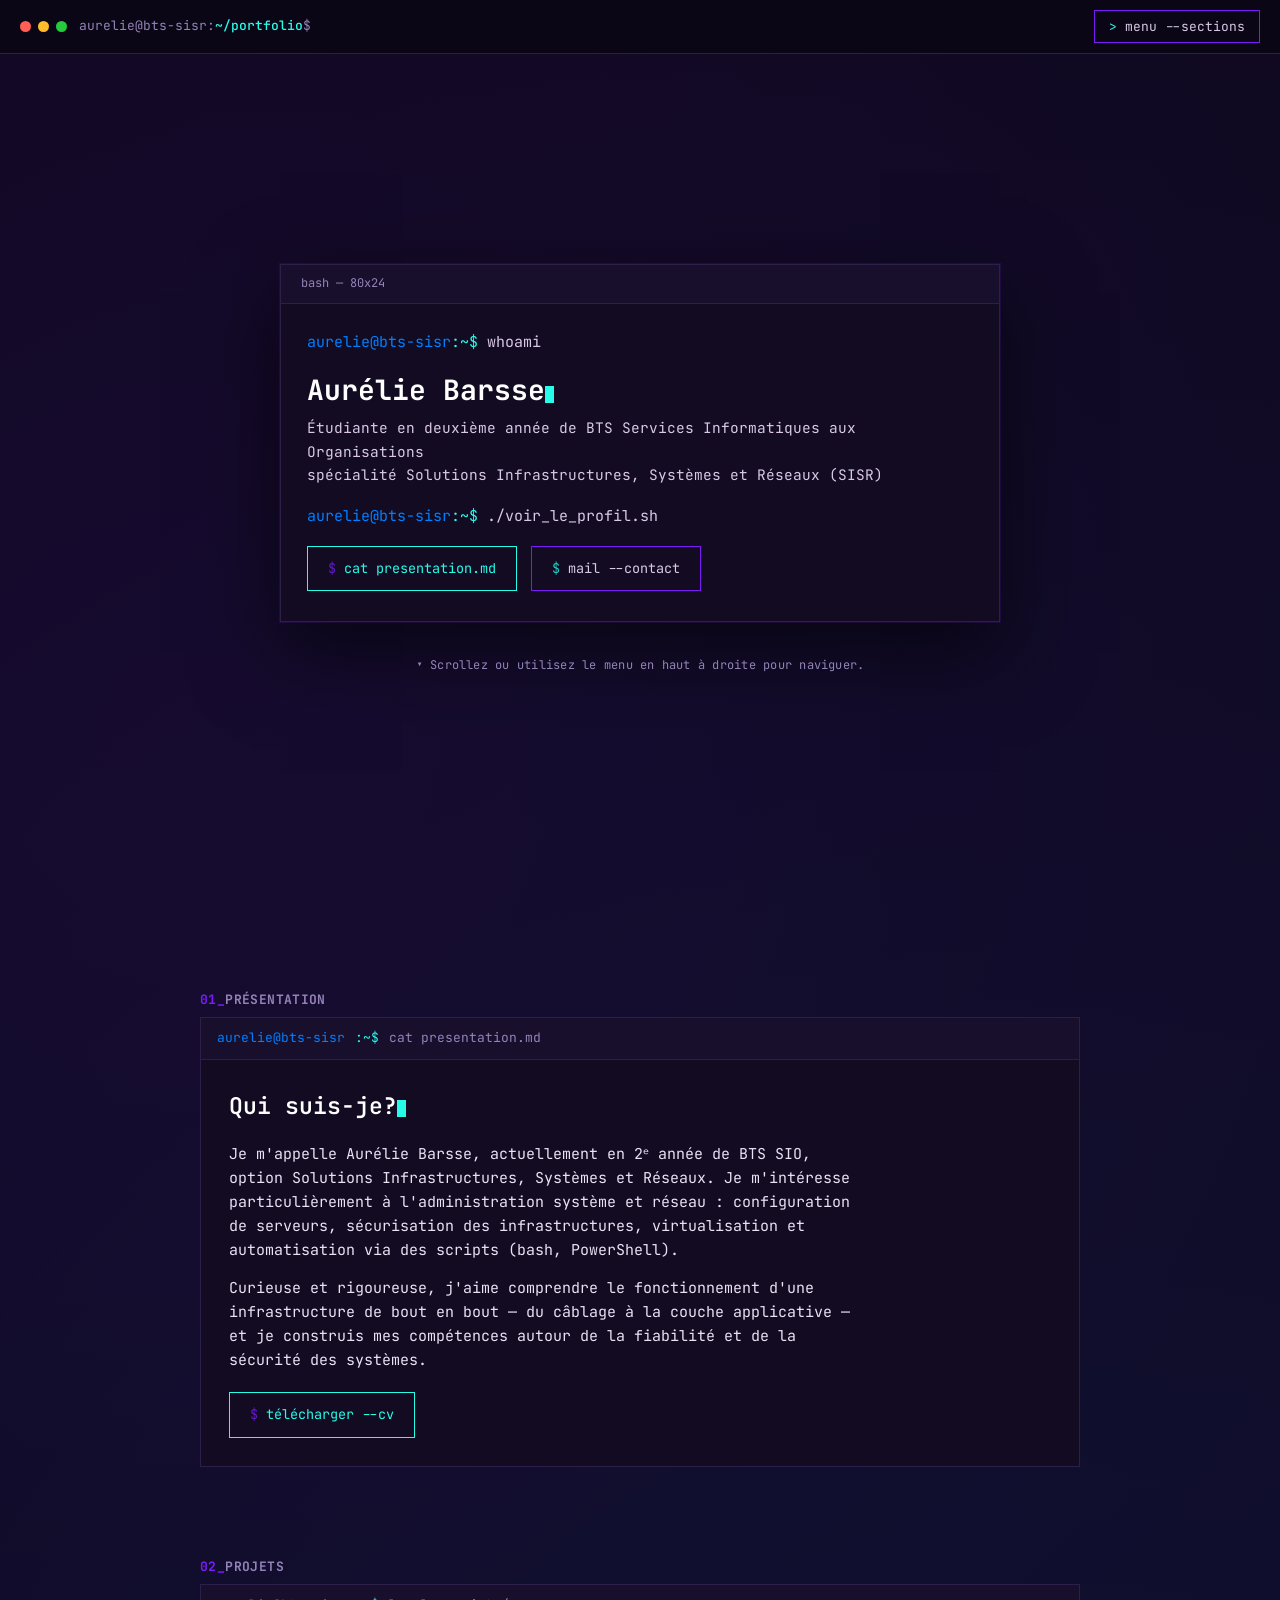
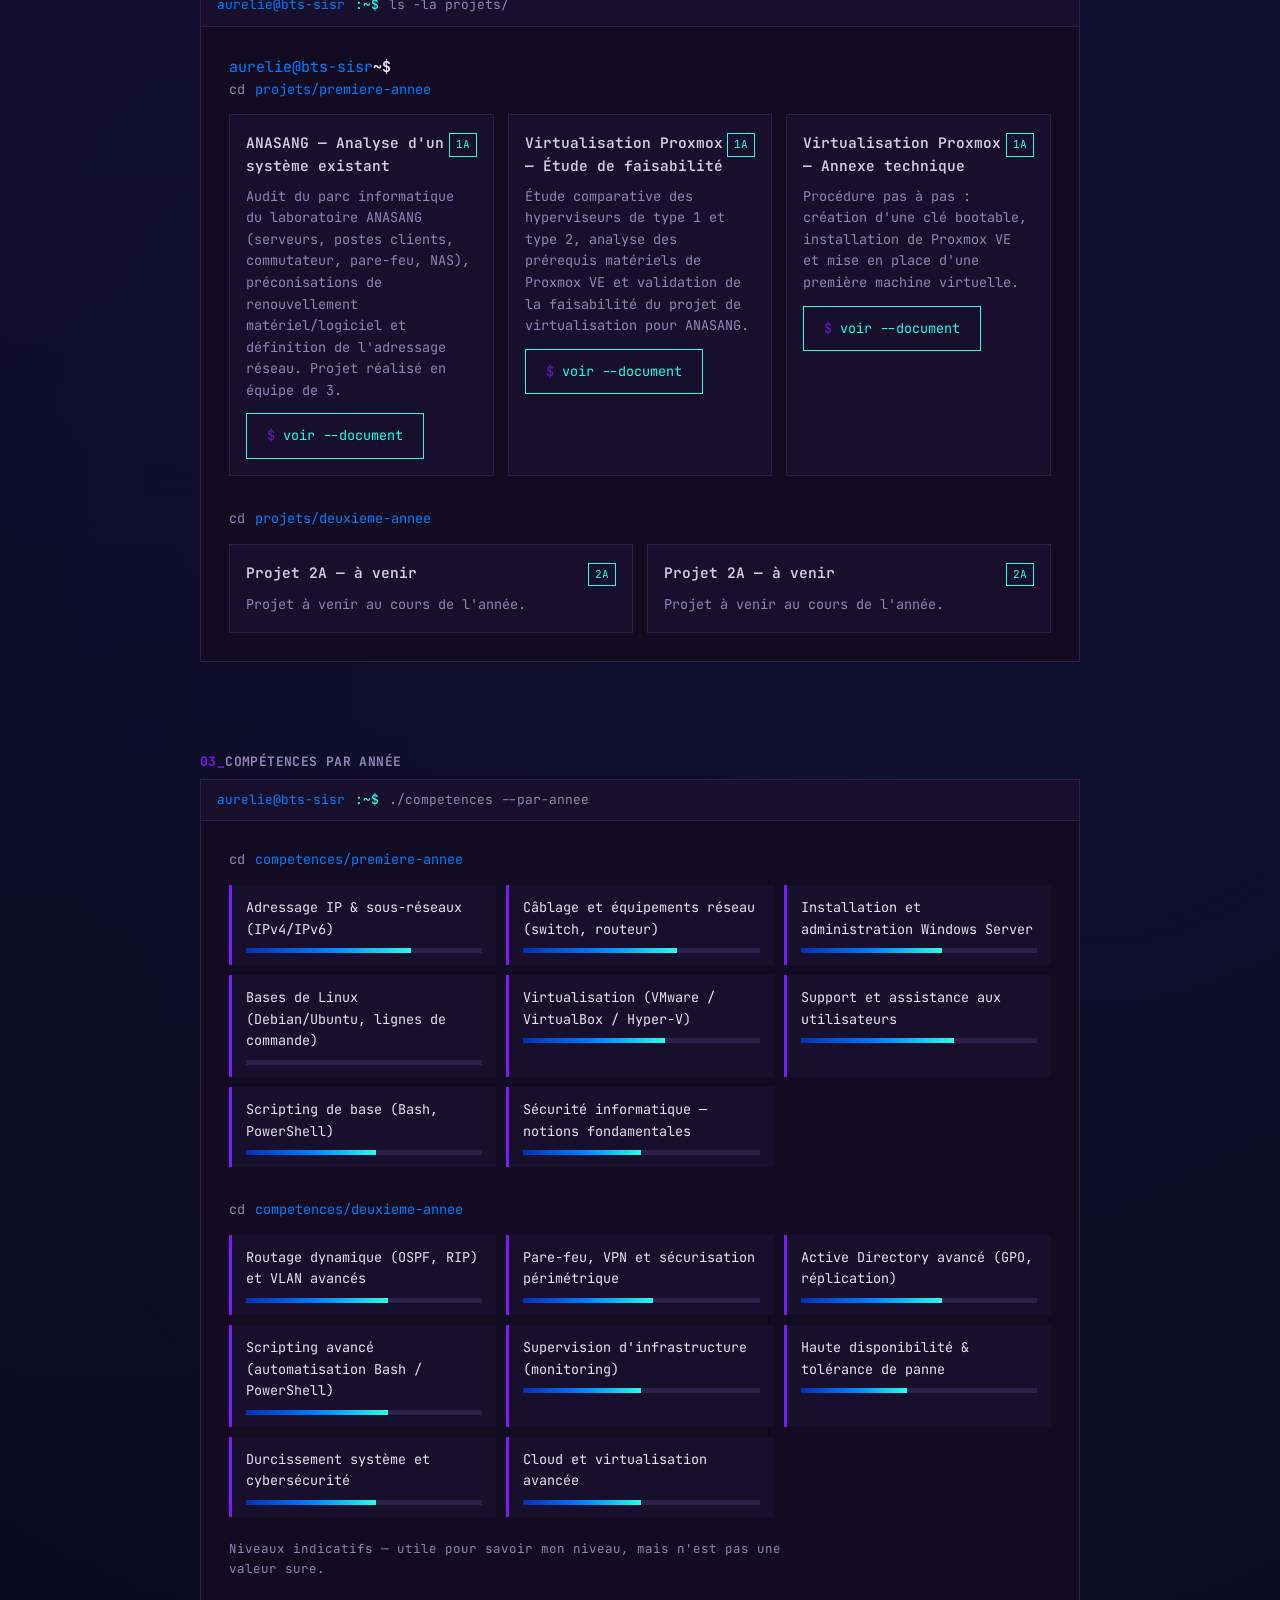
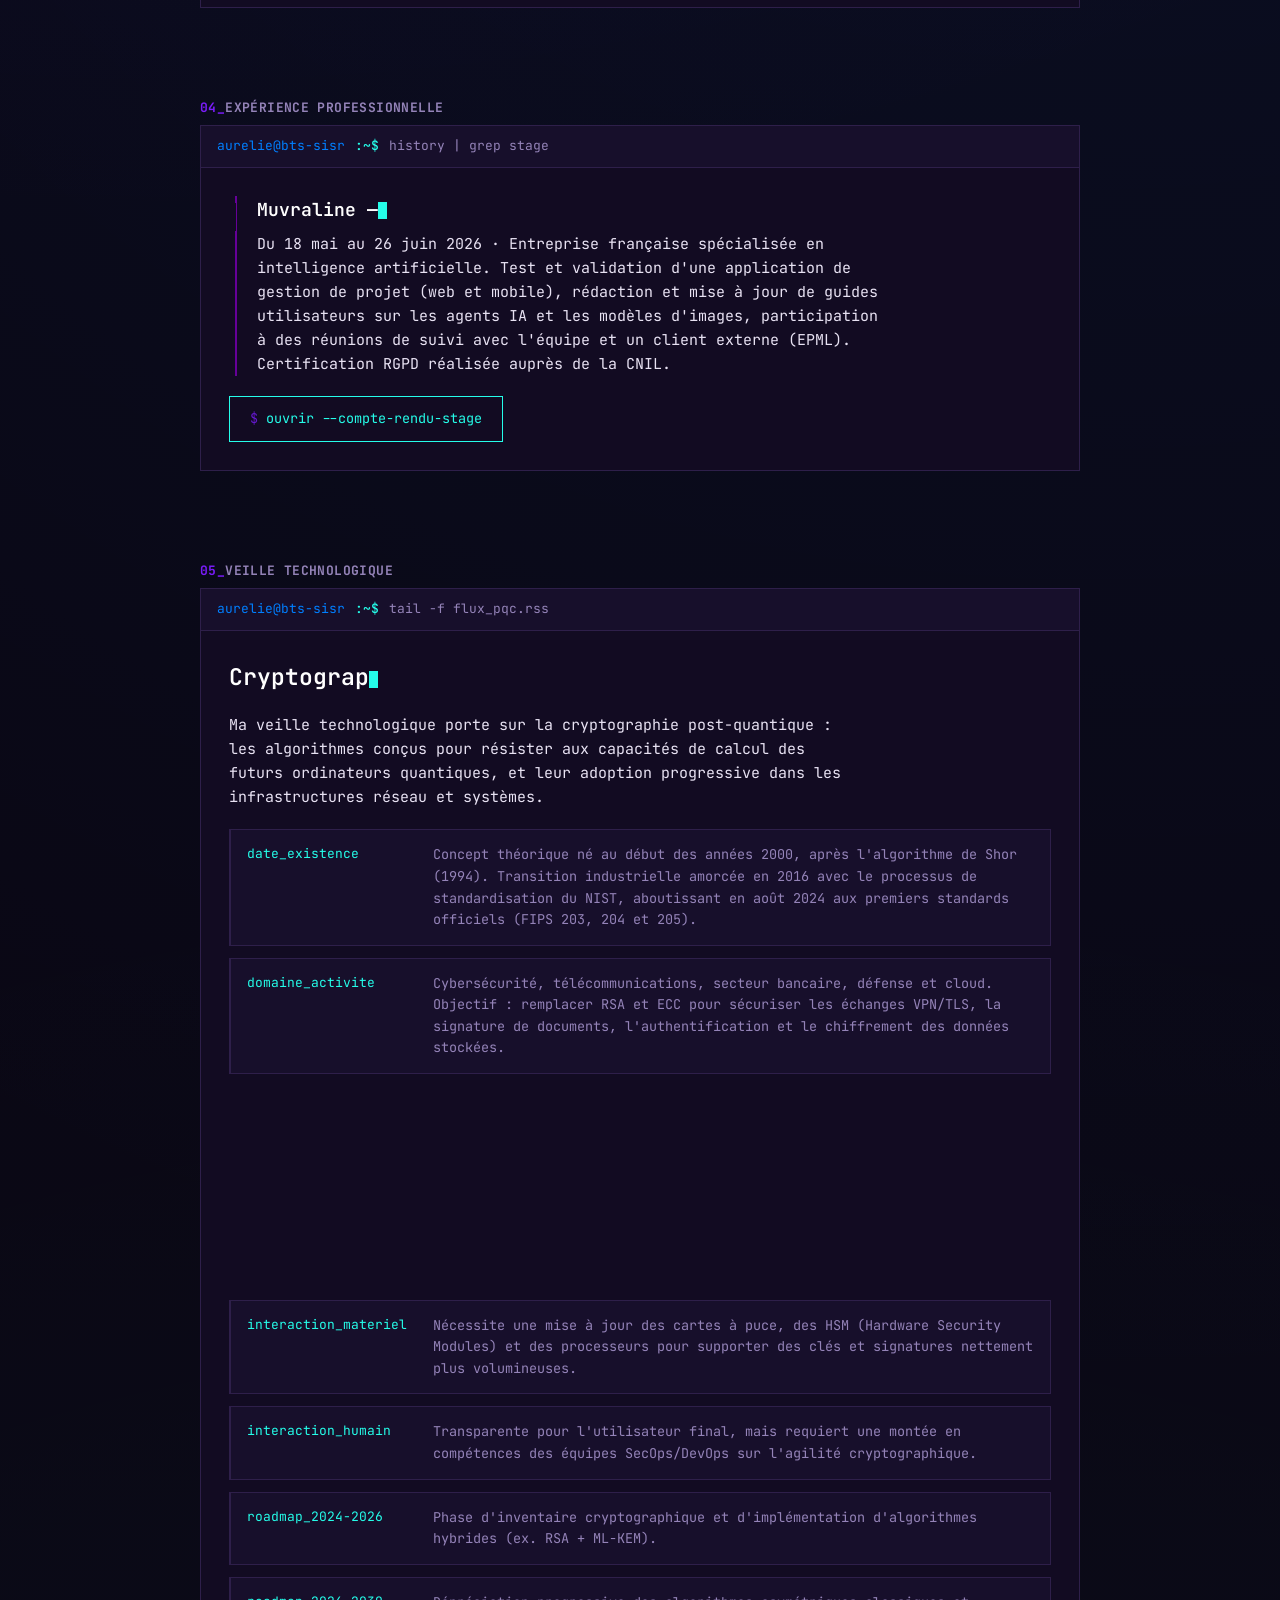
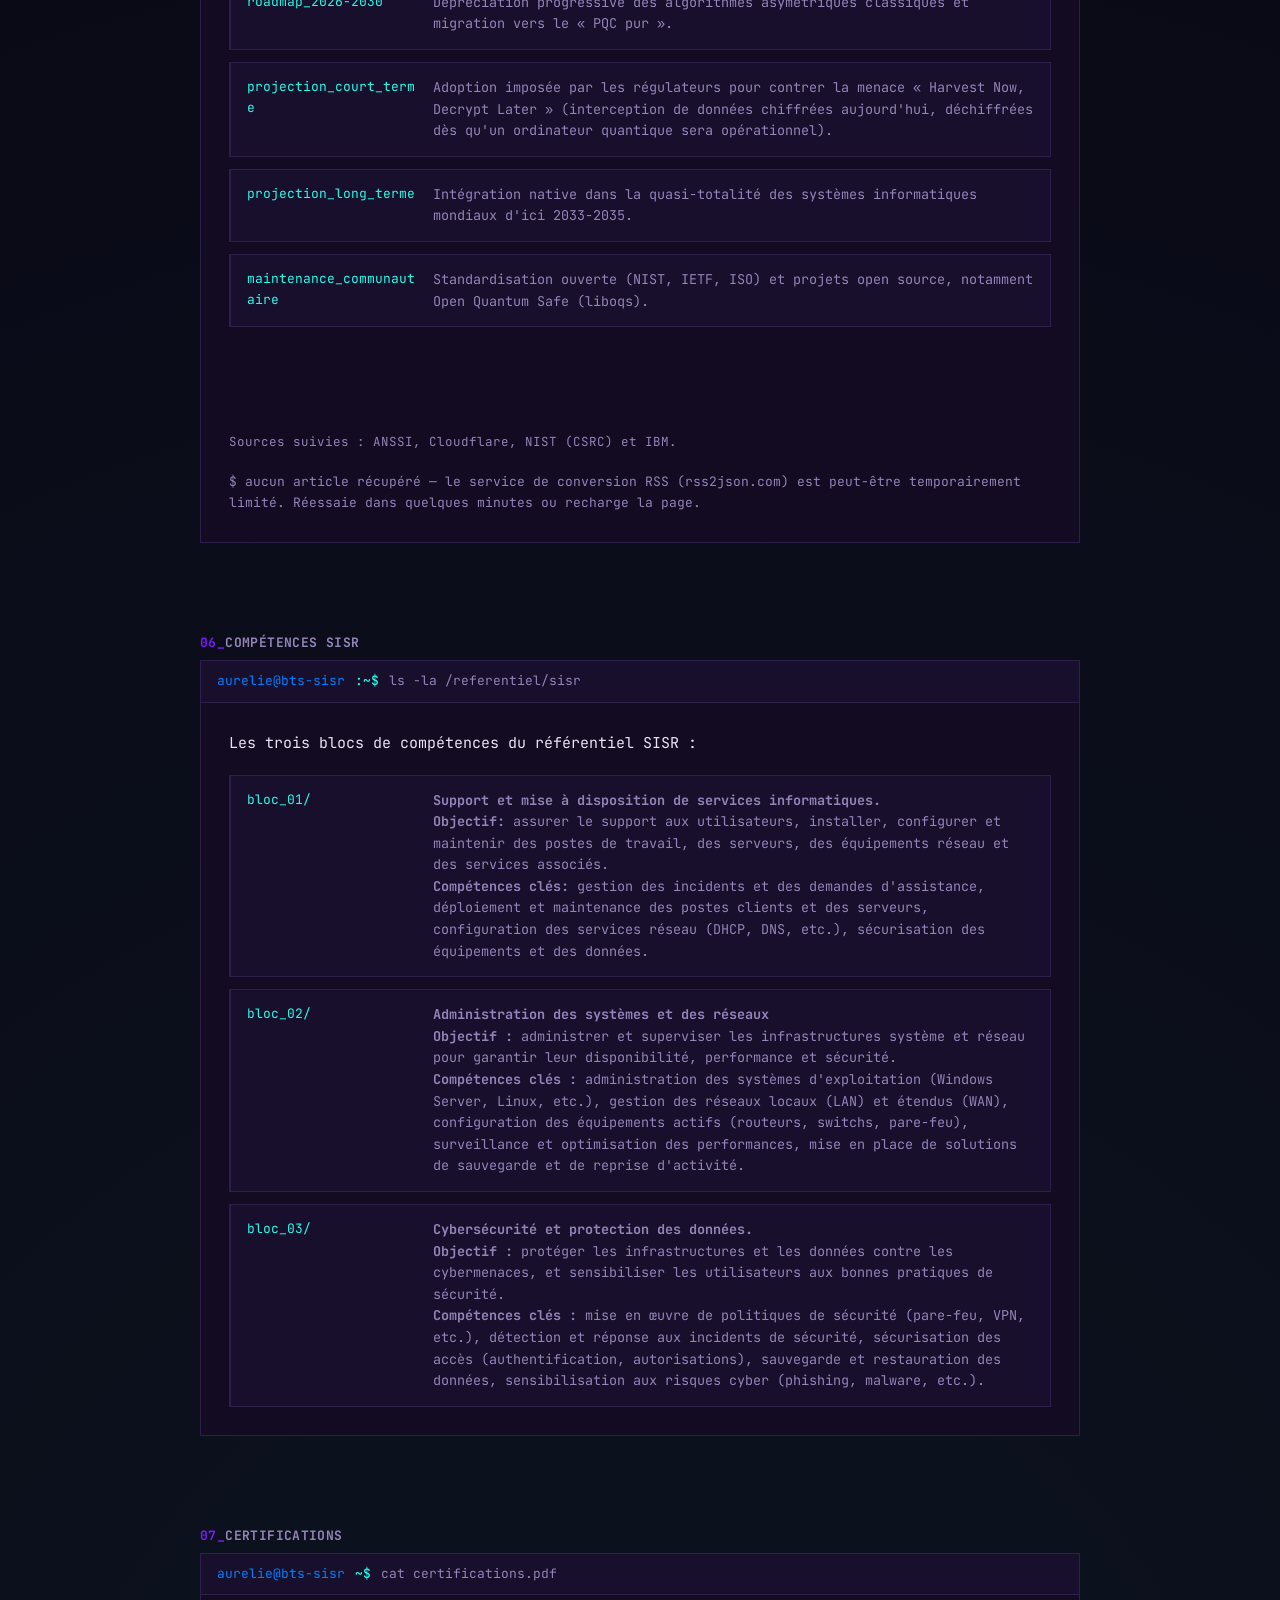
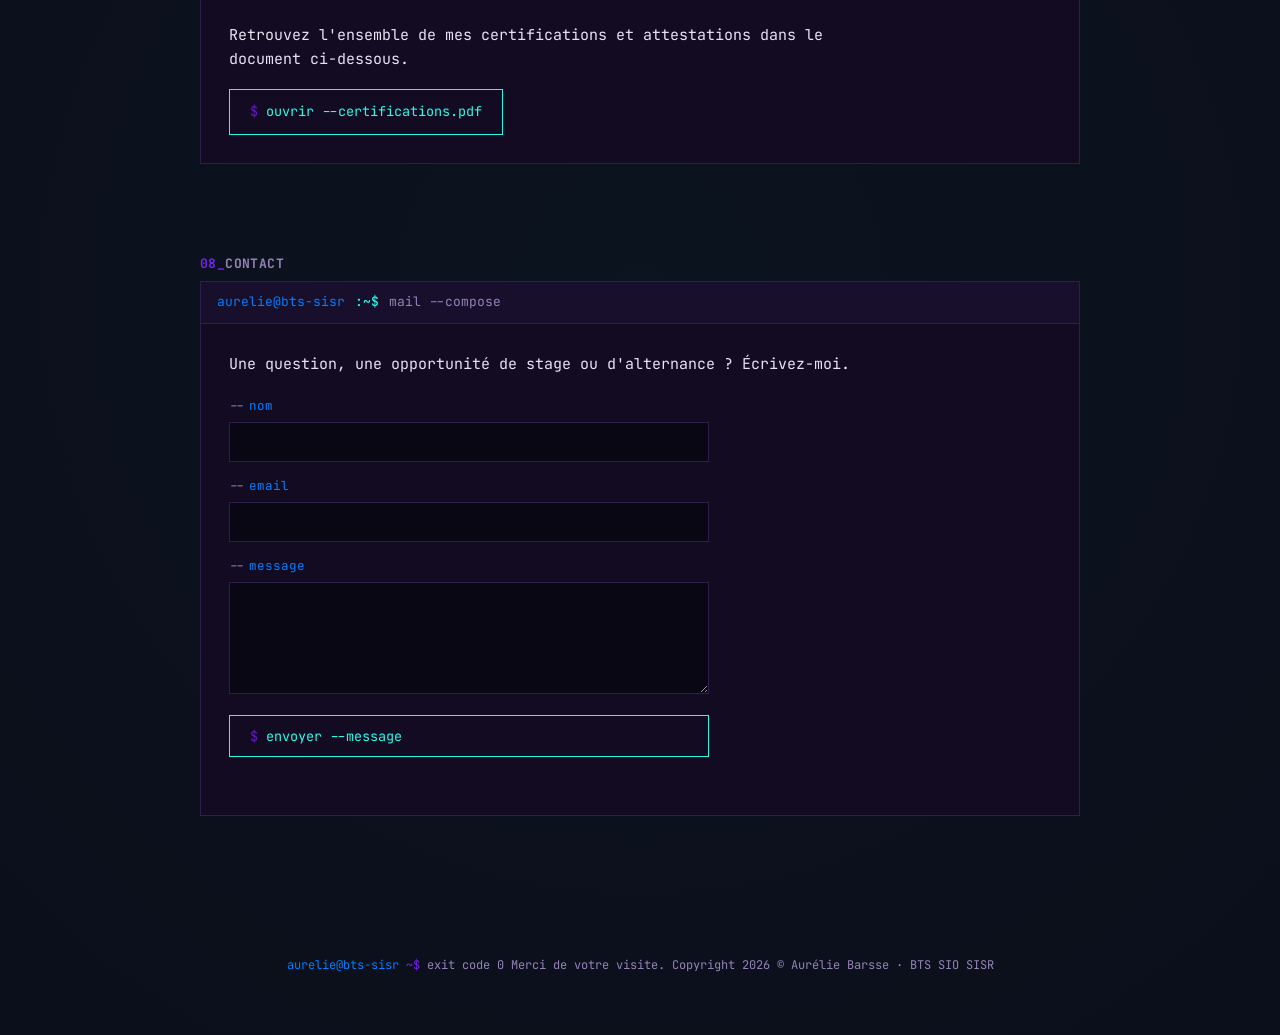
==== commit ea34af03: "Update index.html" ====
--- a/index.html
+++ b/index.html
@@ -307,7 +307,7 @@
     <div class="pane">
       <div class="bar"><span class="prompt-user">aurelie@bts-sisr</span><b>:~$</b> ls -la /referentiel/sisr</div>
       <div class="content">
-        <p style="margin-bottom:20px;">Les quatre blocs de compétences du référentiel SISR :</p>
+        <p style="margin-bottom:20px;">Les trois blocs de compétences du référentiel SISR :</p>
         <div class="sisr-list">
           <div class="sisr-item">
             <span class="code">bloc_01/</span>
@@ -326,10 +326,6 @@
             <span class="desc"><b>Cybersécurité et protection des données.</b><br>
 <b>Objectif :</b> protéger les infrastructures et les données contre les cybermenaces, et sensibiliser les utilisateurs aux bonnes pratiques de sécurité.<br>
 <b>Compétences clés :</b> mise en œuvre de politiques de sécurité (pare-feu, VPN, etc.), détection et réponse aux incidents de sécurité, sécurisation des accès (authentification, autorisations), sauvegarde et restauration des données, sensibilisation aux risques cyber (phishing, malware, etc.). </span>
-          </div>
-          <div class="sisr-item">
-            <span class="code">bloc_04/</span>
-            <span class="desc">Améliorer la disponibilité, la fiabilité et la sécurité d'un service (supervision, sauvegarde, plan de reprise).</span>
           </div>
         </div>
       </div>
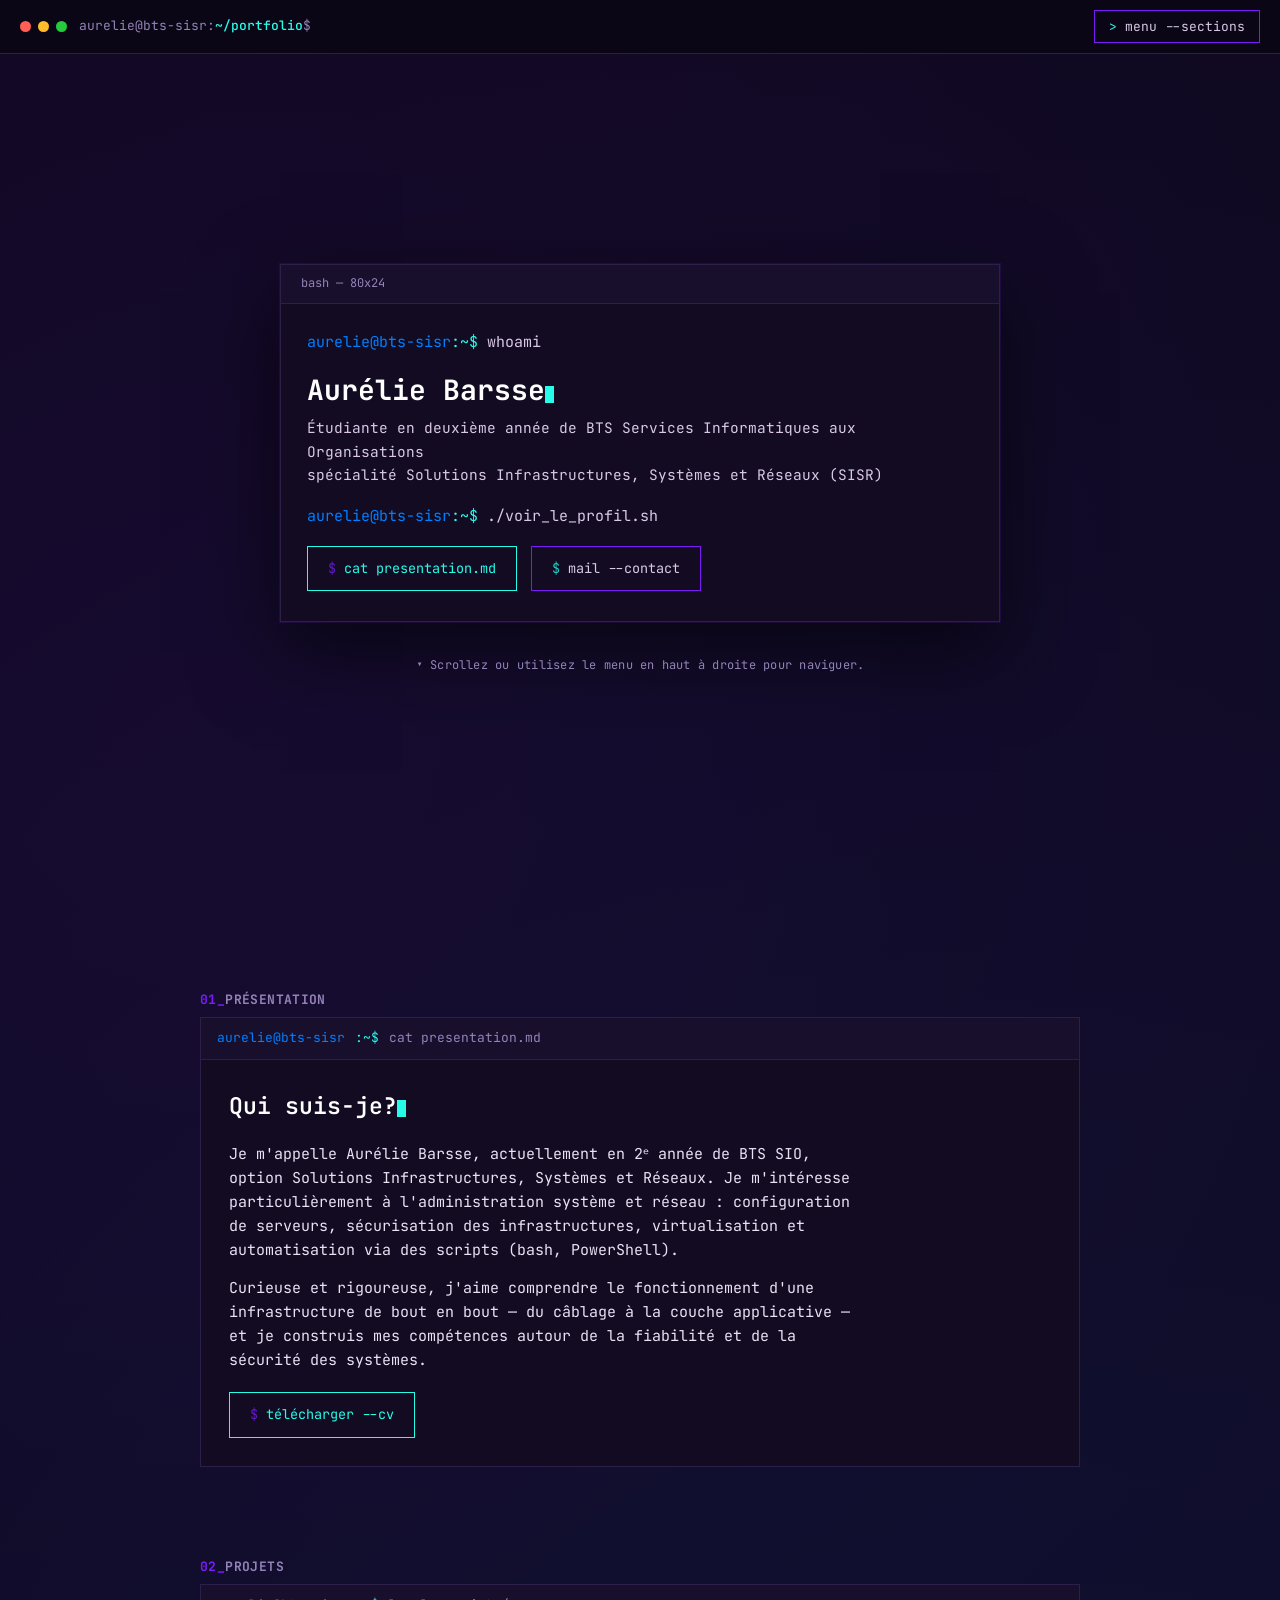
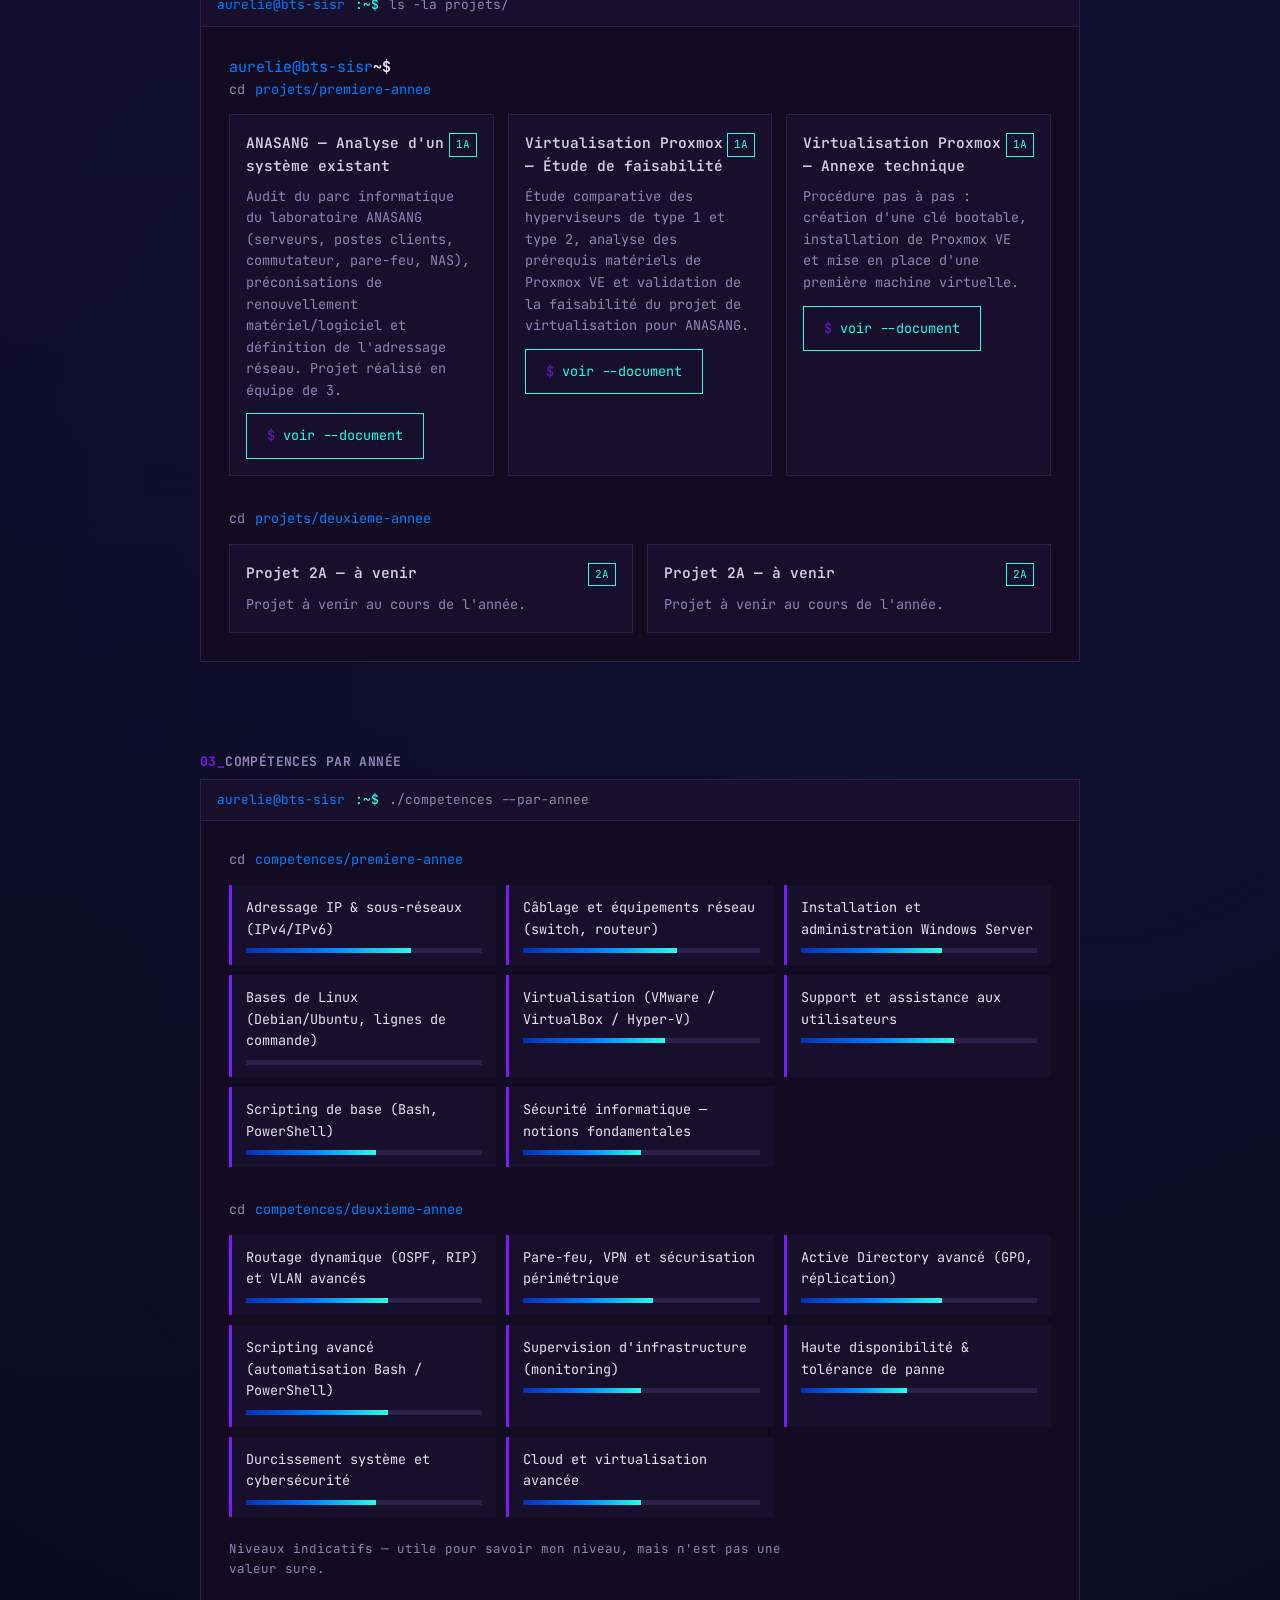
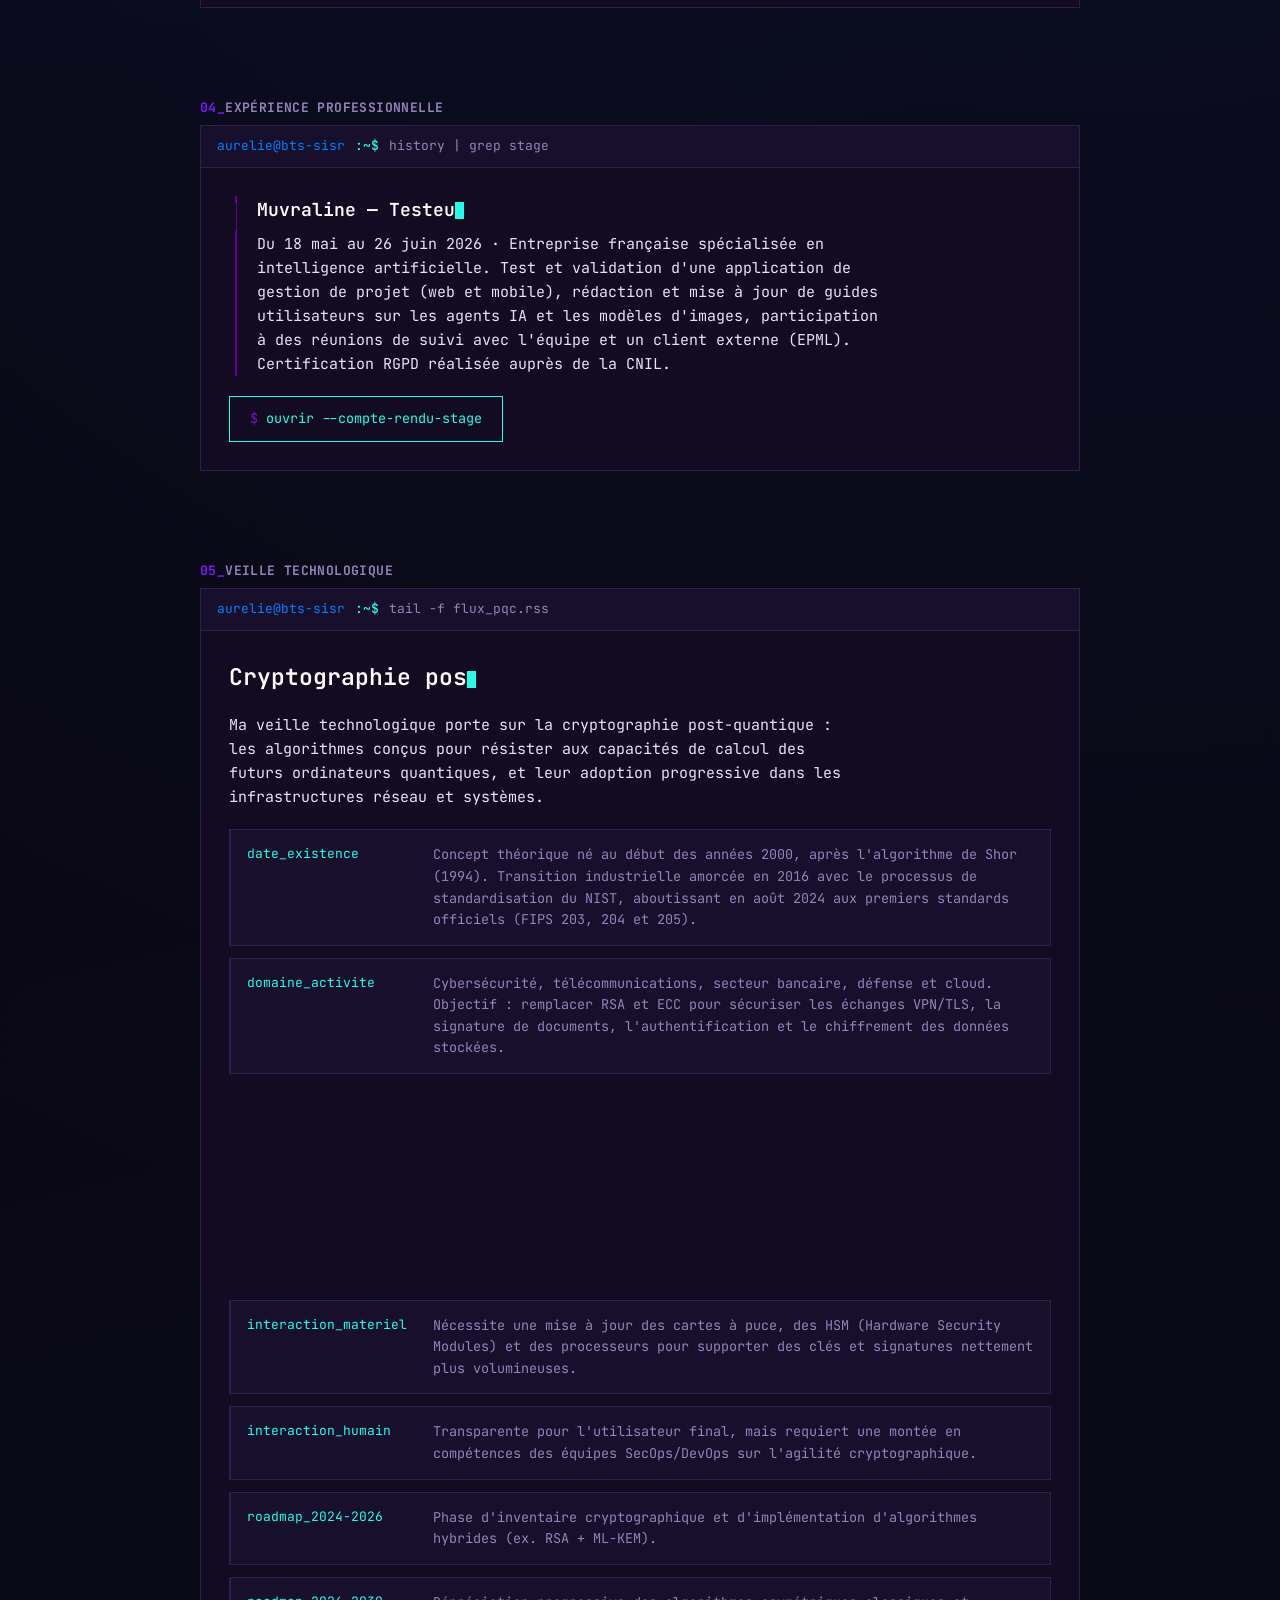
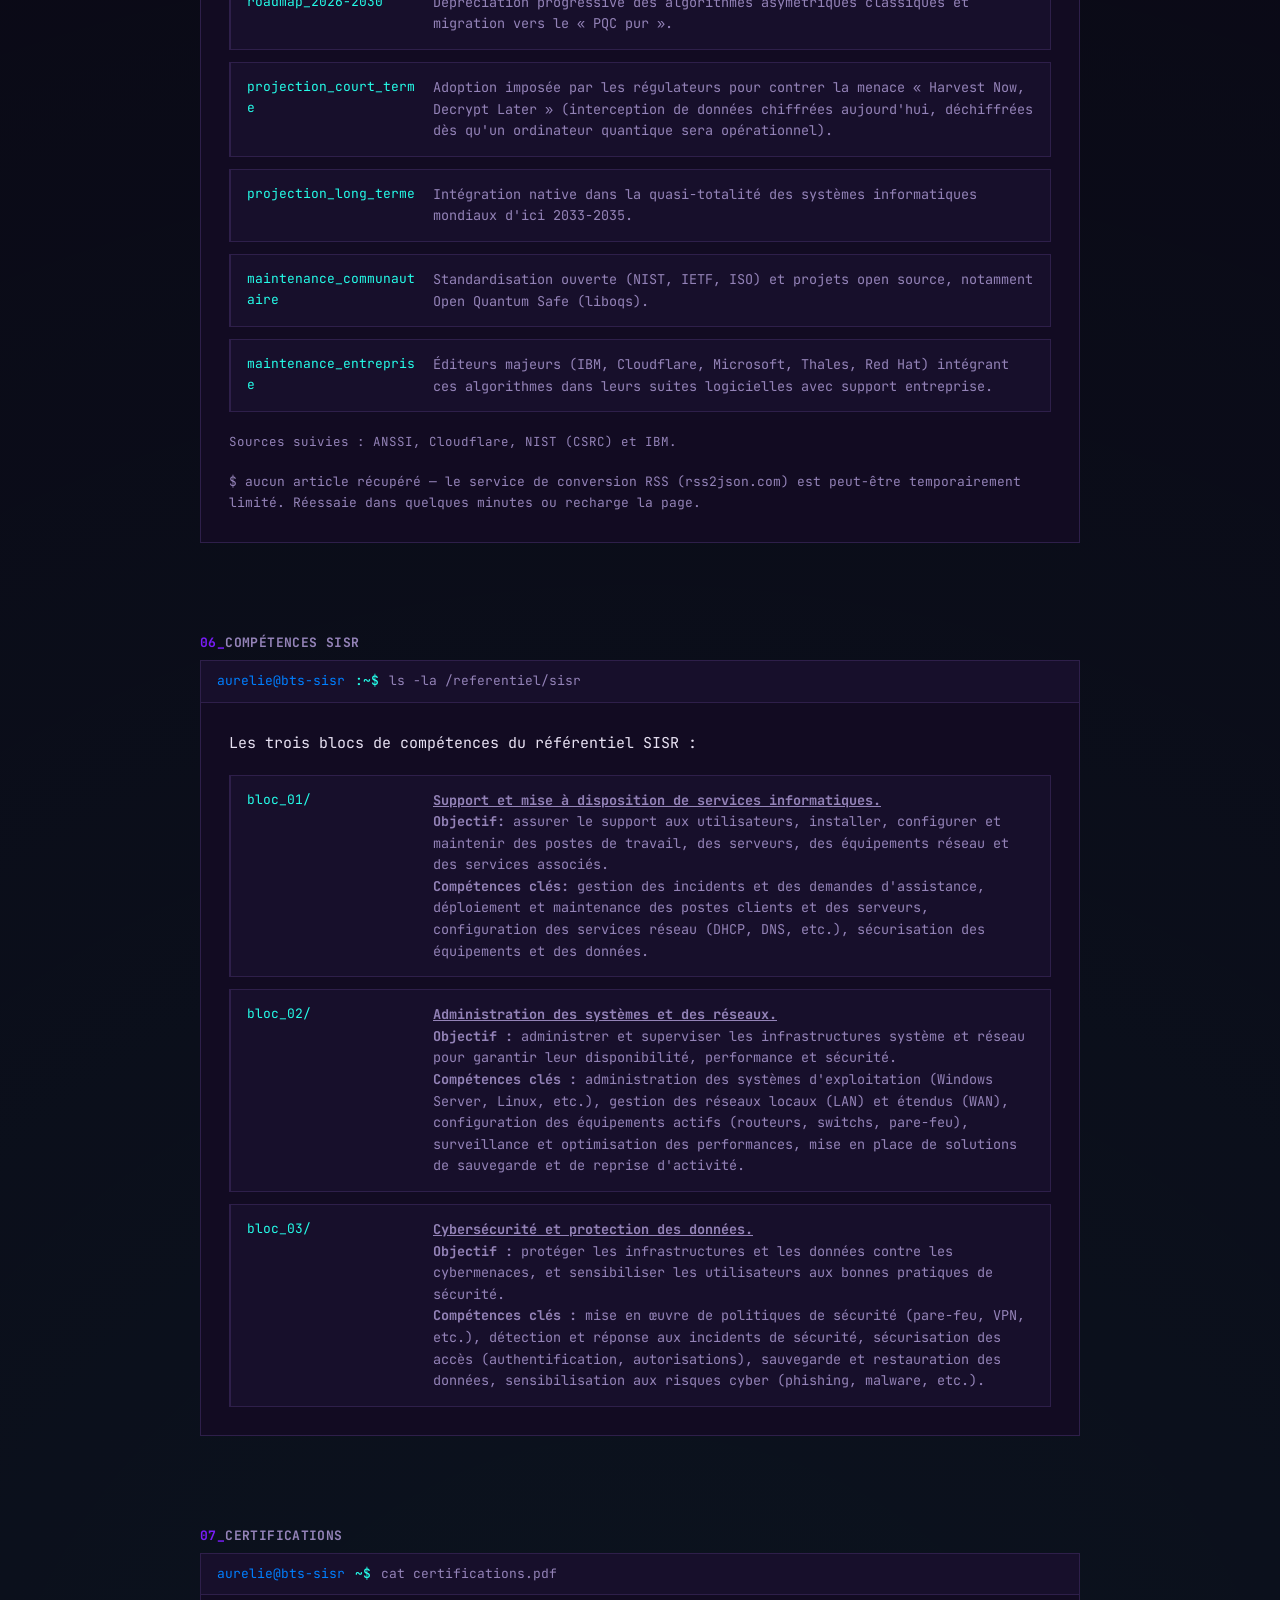
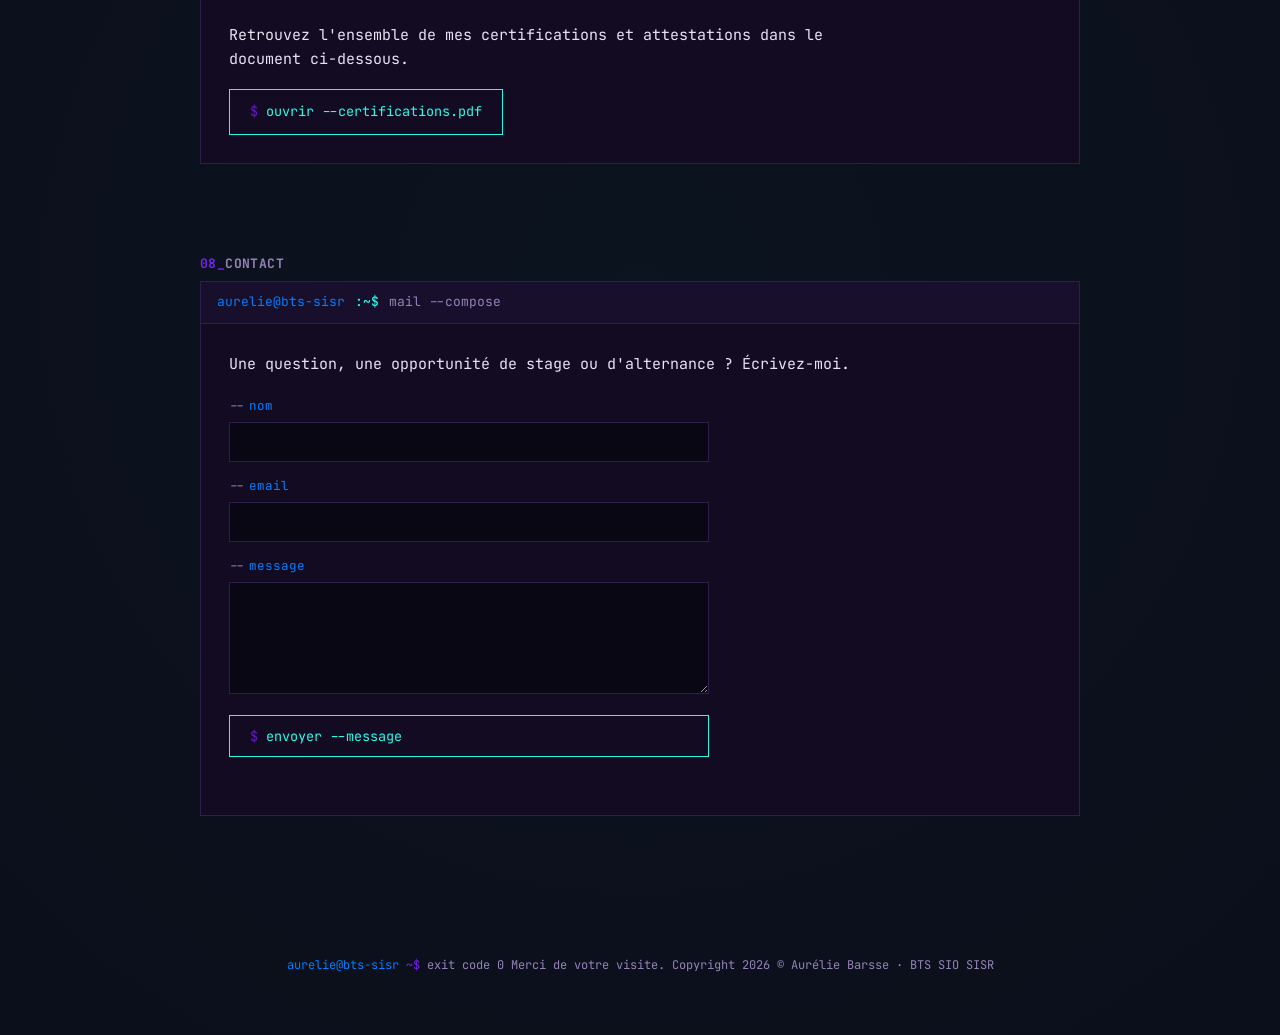
==== commit 8608c548: "Update index.html" ====
--- a/index.html
+++ b/index.html
@@ -311,19 +311,19 @@
         <div class="sisr-list">
           <div class="sisr-item">
             <span class="code">bloc_01/</span>
-            <span class="desc"><b>Support et mise à disposition de services informatiques.</b><br>
+            <span class="desc"><b><span class="centred-underlined-text">Support et mise à disposition de services informatiques.</span></b><br>
 <b>Objectif:</b> assurer le support aux utilisateurs, installer, configurer et maintenir des postes de travail, des serveurs, des équipements réseau et des services associés. <br>
 <b>Compétences clés:</b> gestion des incidents et des demandes d'assistance, déploiement et maintenance des postes clients et des serveurs, configuration des services réseau (DHCP, DNS, etc.), sécurisation des équipements et des données.</span>
           </div>
           <div class="sisr-item">
             <span class="code">bloc_02/</span>
-            <span class="desc"><b> Administration des systèmes et des réseaux</b> <br>
+            <span class="desc"><b><span class="centred-underlined-text">Administration des systèmes et des réseaux.</span></b> <br>
 <b>Objectif :</b> administrer et superviser les infrastructures système et réseau pour garantir leur disponibilité, performance et sécurité.<br>
 <b>Compétences clés :</b> administration des systèmes d'exploitation (Windows Server, Linux, etc.), gestion des réseaux locaux (LAN) et étendus (WAN), configuration des équipements actifs (routeurs, switchs, pare-feu), surveillance et optimisation des performances, mise en place de solutions de sauvegarde et de reprise d'activité.</span>
           </div>
           <div class="sisr-item">
             <span class="code">bloc_03/</span>
-            <span class="desc"><b>Cybersécurité et protection des données.</b><br>
+            <span class="desc"><b><span class="centred-underlined-text"> Cybersécurité et protection des données.</span></b><br>
 <b>Objectif :</b> protéger les infrastructures et les données contre les cybermenaces, et sensibiliser les utilisateurs aux bonnes pratiques de sécurité.<br>
 <b>Compétences clés :</b> mise en œuvre de politiques de sécurité (pare-feu, VPN, etc.), détection et réponse aux incidents de sécurité, sécurisation des accès (authentification, autorisations), sauvegarde et restauration des données, sensibilisation aux risques cyber (phishing, malware, etc.). </span>
           </div>
--- a/CSS/style.css
+++ b/CSS/style.css
@@ -335,7 +335,10 @@
     word-break:break-word;
   }
   .sisr-item .desc{color:var(--text-dim); font-size:13.5px;}
-
+.centred-underlined-text {
+    text-align: center;
+    text-decoration: underline;
+      }
   .timeline-exp{border-left:2px solid var(--violet-dark); padding-left:20px; margin-left:6px;}
   .timeline-exp .dot{
     width:9px; height:9px; background:var(--cyan); border-radius:50%;
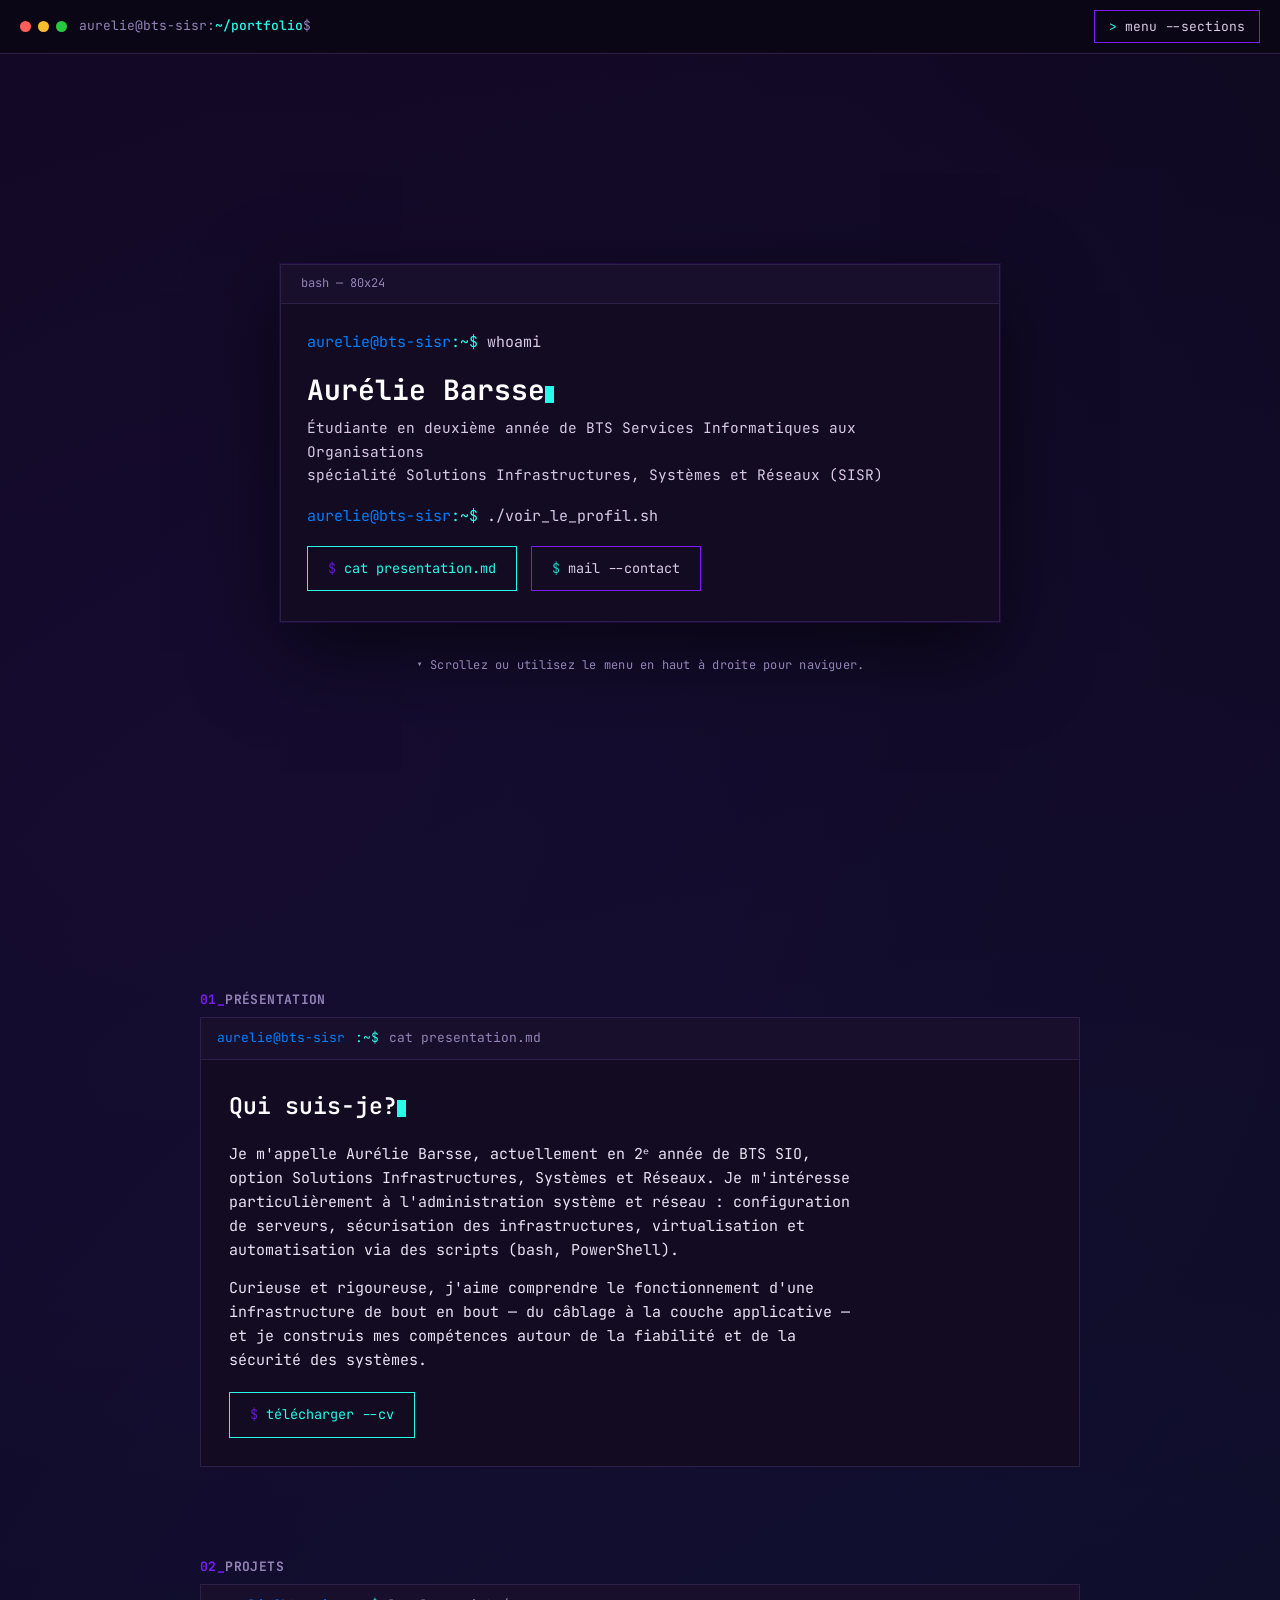
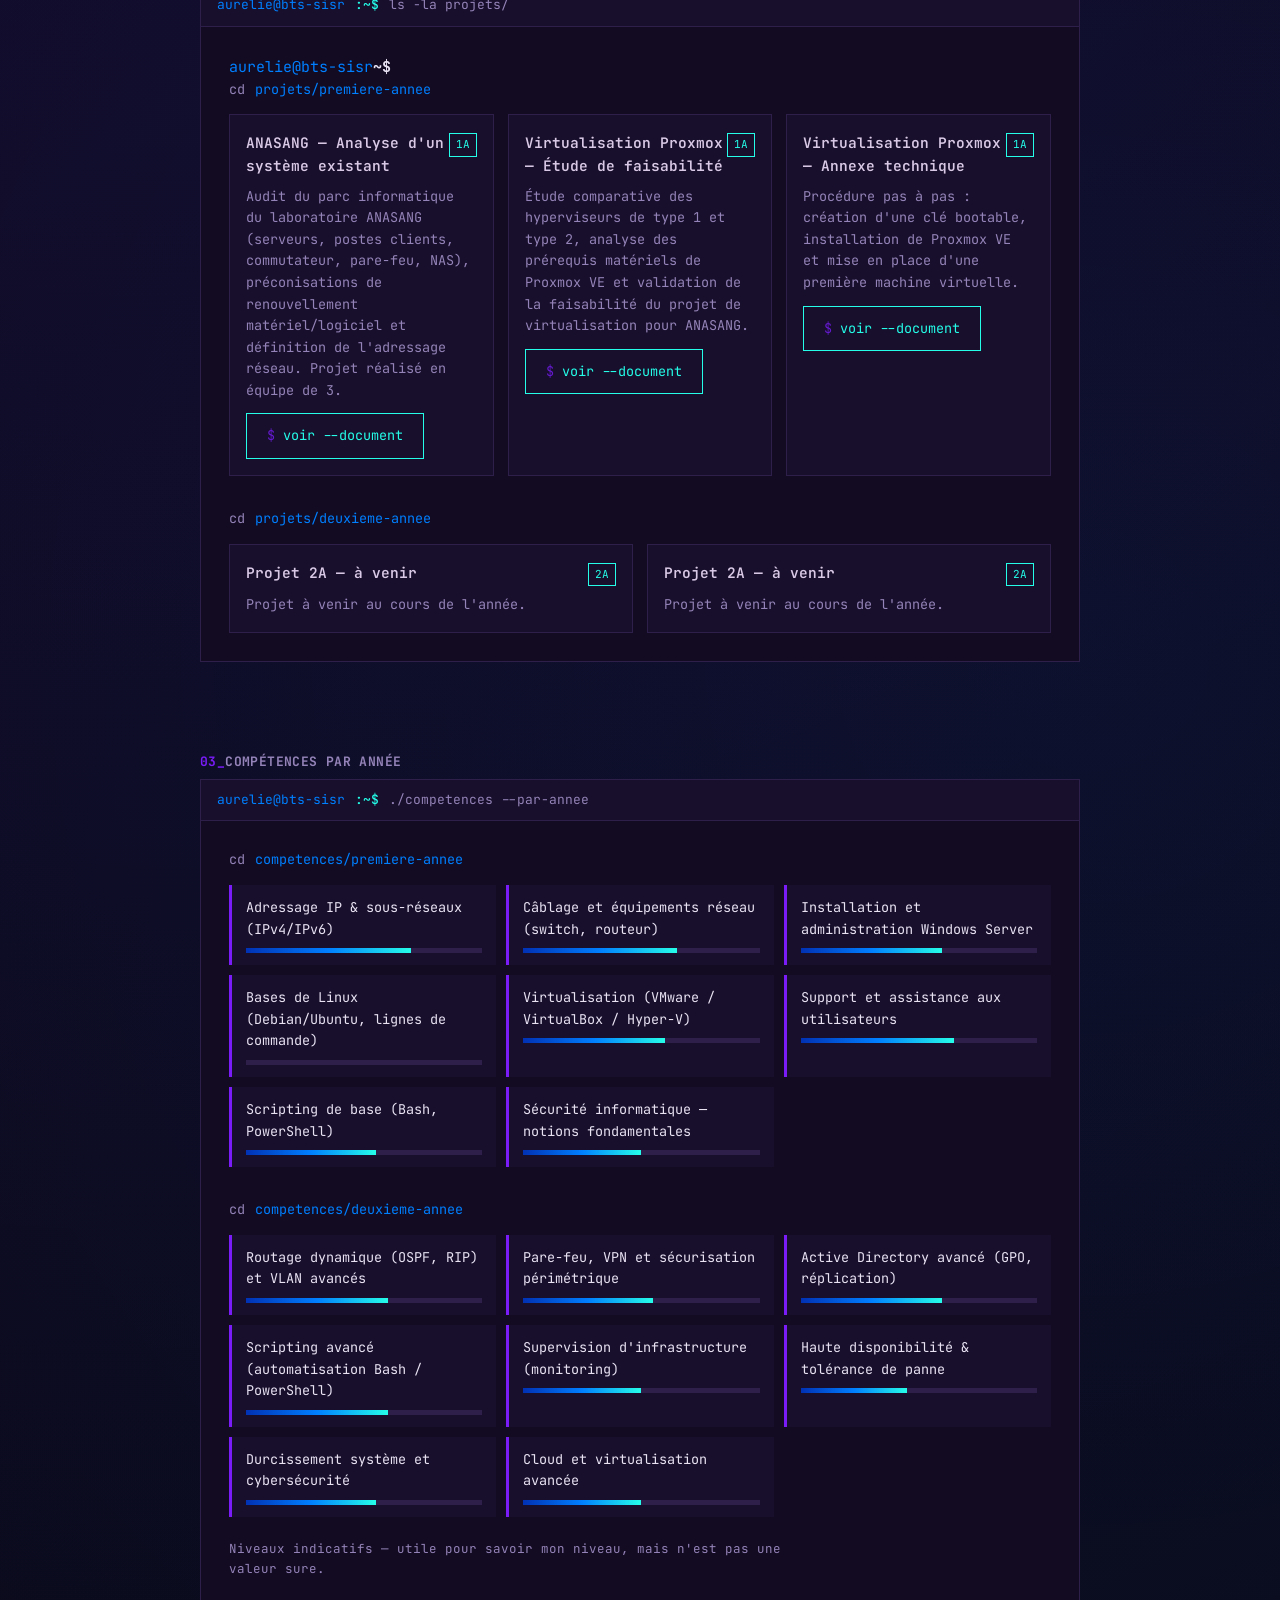
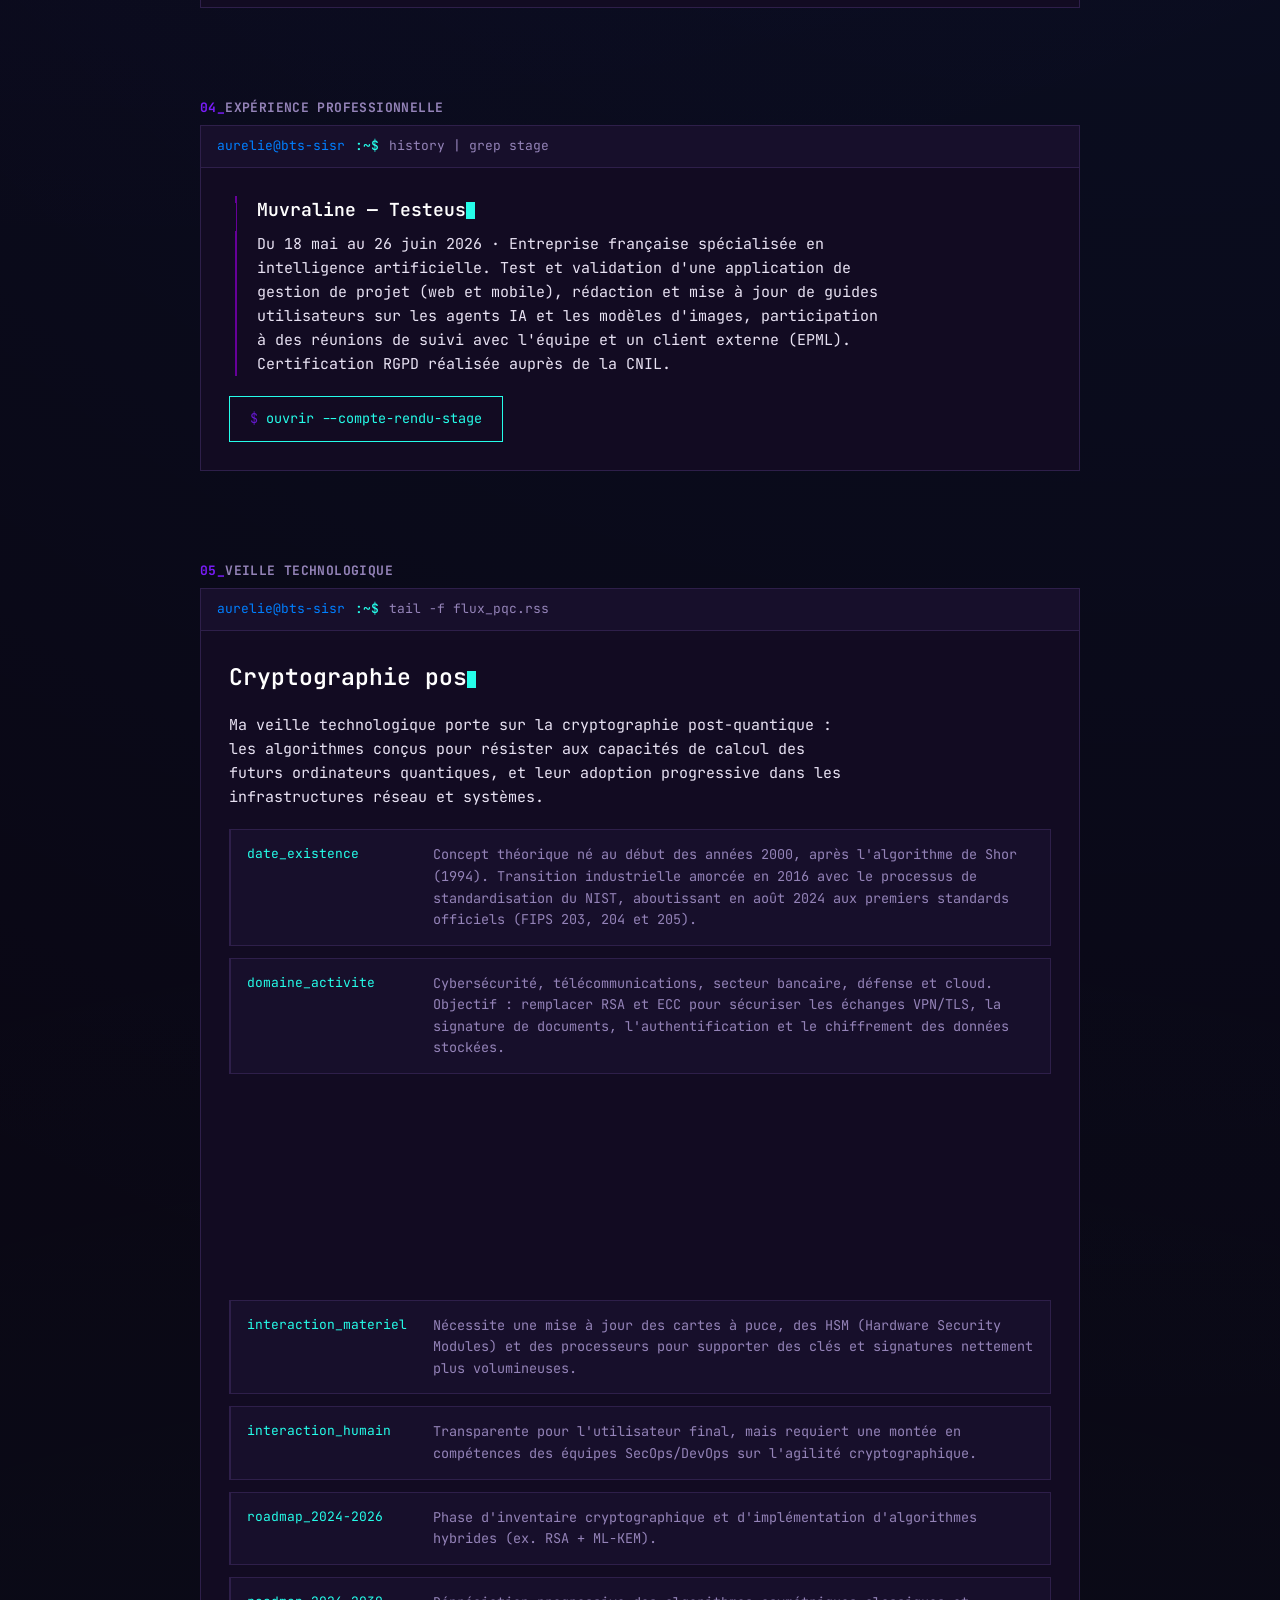
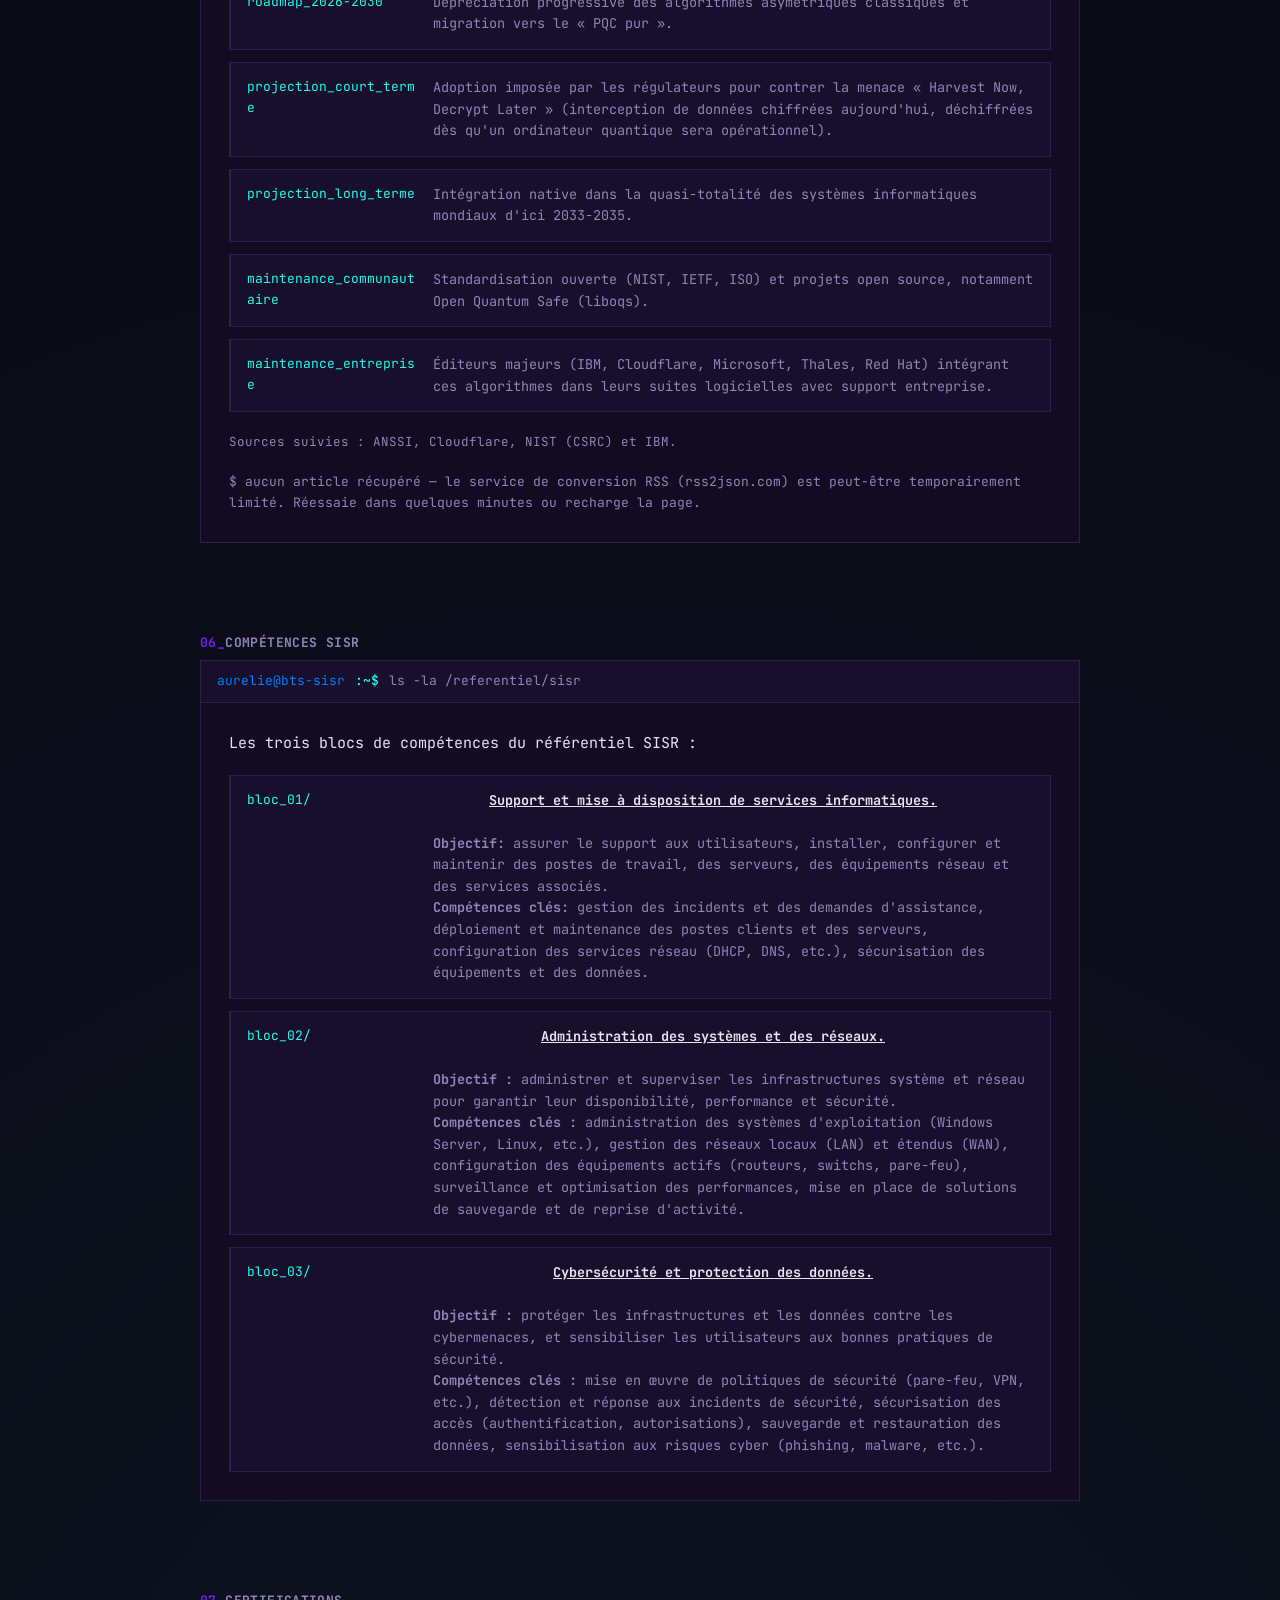
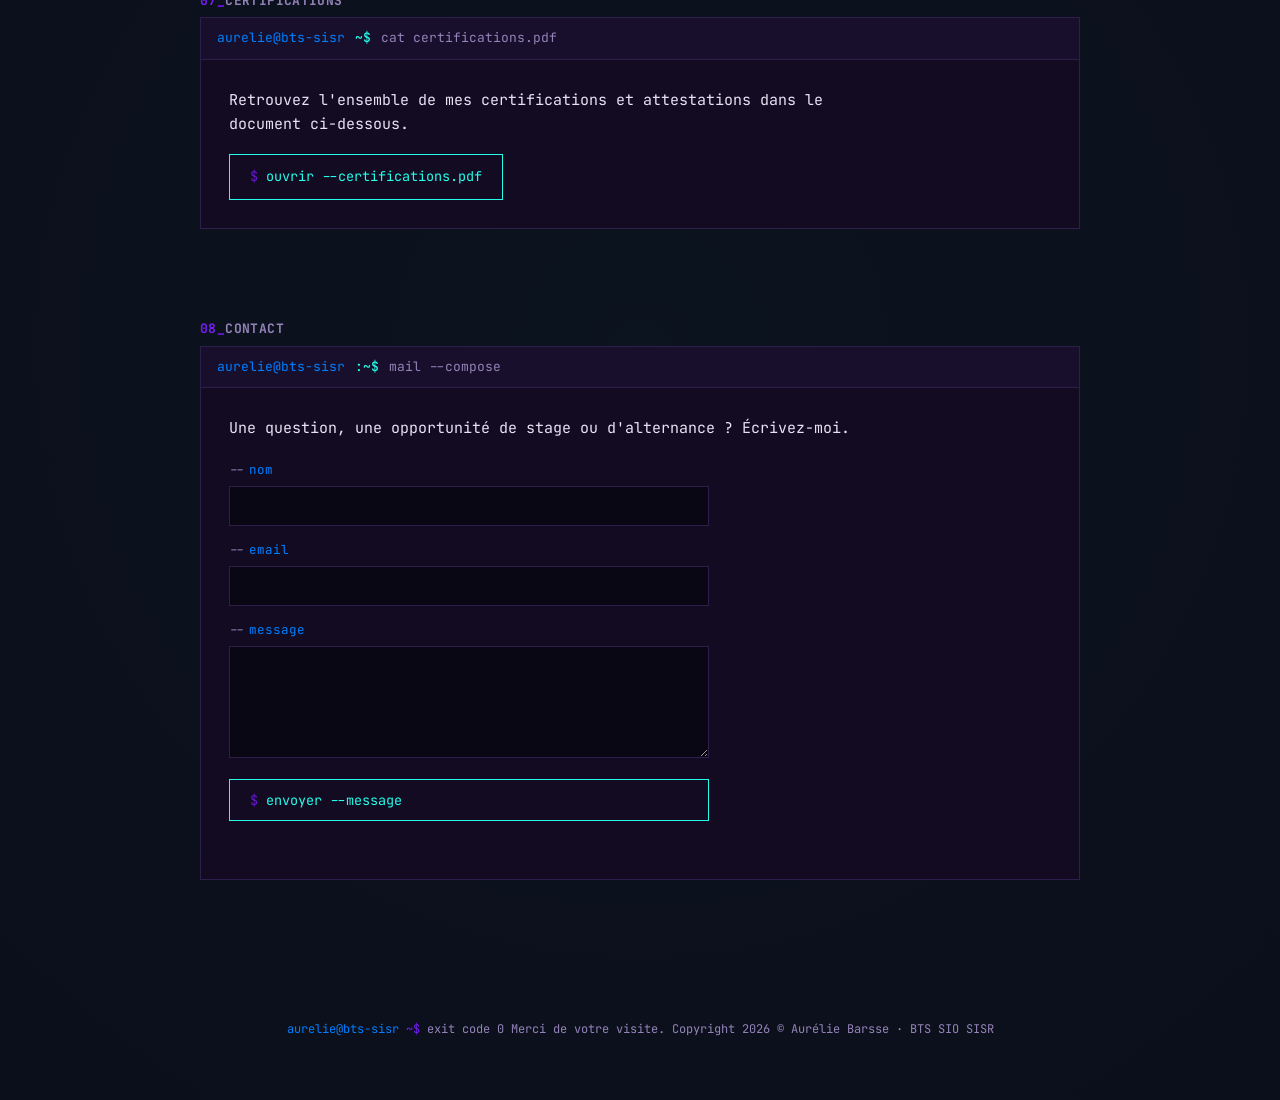
==== commit 43d8fc38: "Update index.html" ====
--- a/index.html
+++ b/index.html
@@ -311,19 +311,19 @@
         <div class="sisr-list">
           <div class="sisr-item">
             <span class="code">bloc_01/</span>
-            <span class="desc"><b><span class="centred-underlined-text">Support et mise à disposition de services informatiques.</span></b><br>
+            <span class="desc"><b><p class="centred-underlined-text">Support et mise à disposition de services informatiques.</p></b><br>
 <b>Objectif:</b> assurer le support aux utilisateurs, installer, configurer et maintenir des postes de travail, des serveurs, des équipements réseau et des services associés. <br>
 <b>Compétences clés:</b> gestion des incidents et des demandes d'assistance, déploiement et maintenance des postes clients et des serveurs, configuration des services réseau (DHCP, DNS, etc.), sécurisation des équipements et des données.</span>
           </div>
           <div class="sisr-item">
             <span class="code">bloc_02/</span>
-            <span class="desc"><b><span class="centred-underlined-text">Administration des systèmes et des réseaux.</span></b> <br>
+            <span class="desc"><b><p class="centred-underlined-text">Administration des systèmes et des réseaux.</p></b> <br>
 <b>Objectif :</b> administrer et superviser les infrastructures système et réseau pour garantir leur disponibilité, performance et sécurité.<br>
 <b>Compétences clés :</b> administration des systèmes d'exploitation (Windows Server, Linux, etc.), gestion des réseaux locaux (LAN) et étendus (WAN), configuration des équipements actifs (routeurs, switchs, pare-feu), surveillance et optimisation des performances, mise en place de solutions de sauvegarde et de reprise d'activité.</span>
           </div>
           <div class="sisr-item">
             <span class="code">bloc_03/</span>
-            <span class="desc"><b><span class="centred-underlined-text"> Cybersécurité et protection des données.</span></b><br>
+            <span class="desc"><b><p class="centred-underlined-text"> Cybersécurité et protection des données.</p></b><br>
 <b>Objectif :</b> protéger les infrastructures et les données contre les cybermenaces, et sensibiliser les utilisateurs aux bonnes pratiques de sécurité.<br>
 <b>Compétences clés :</b> mise en œuvre de politiques de sécurité (pare-feu, VPN, etc.), détection et réponse aux incidents de sécurité, sécurisation des accès (authentification, autorisations), sauvegarde et restauration des données, sensibilisation aux risques cyber (phishing, malware, etc.). </span>
           </div>
--- a/CSS/style.css
+++ b/CSS/style.css
@@ -335,7 +335,7 @@
     word-break:break-word;
   }
   .sisr-item .desc{color:var(--text-dim); font-size:13.5px;}
-.centred-underlined-text {
+  .centred-underlined-text {
     text-align: center;
     text-decoration: underline;
       }
